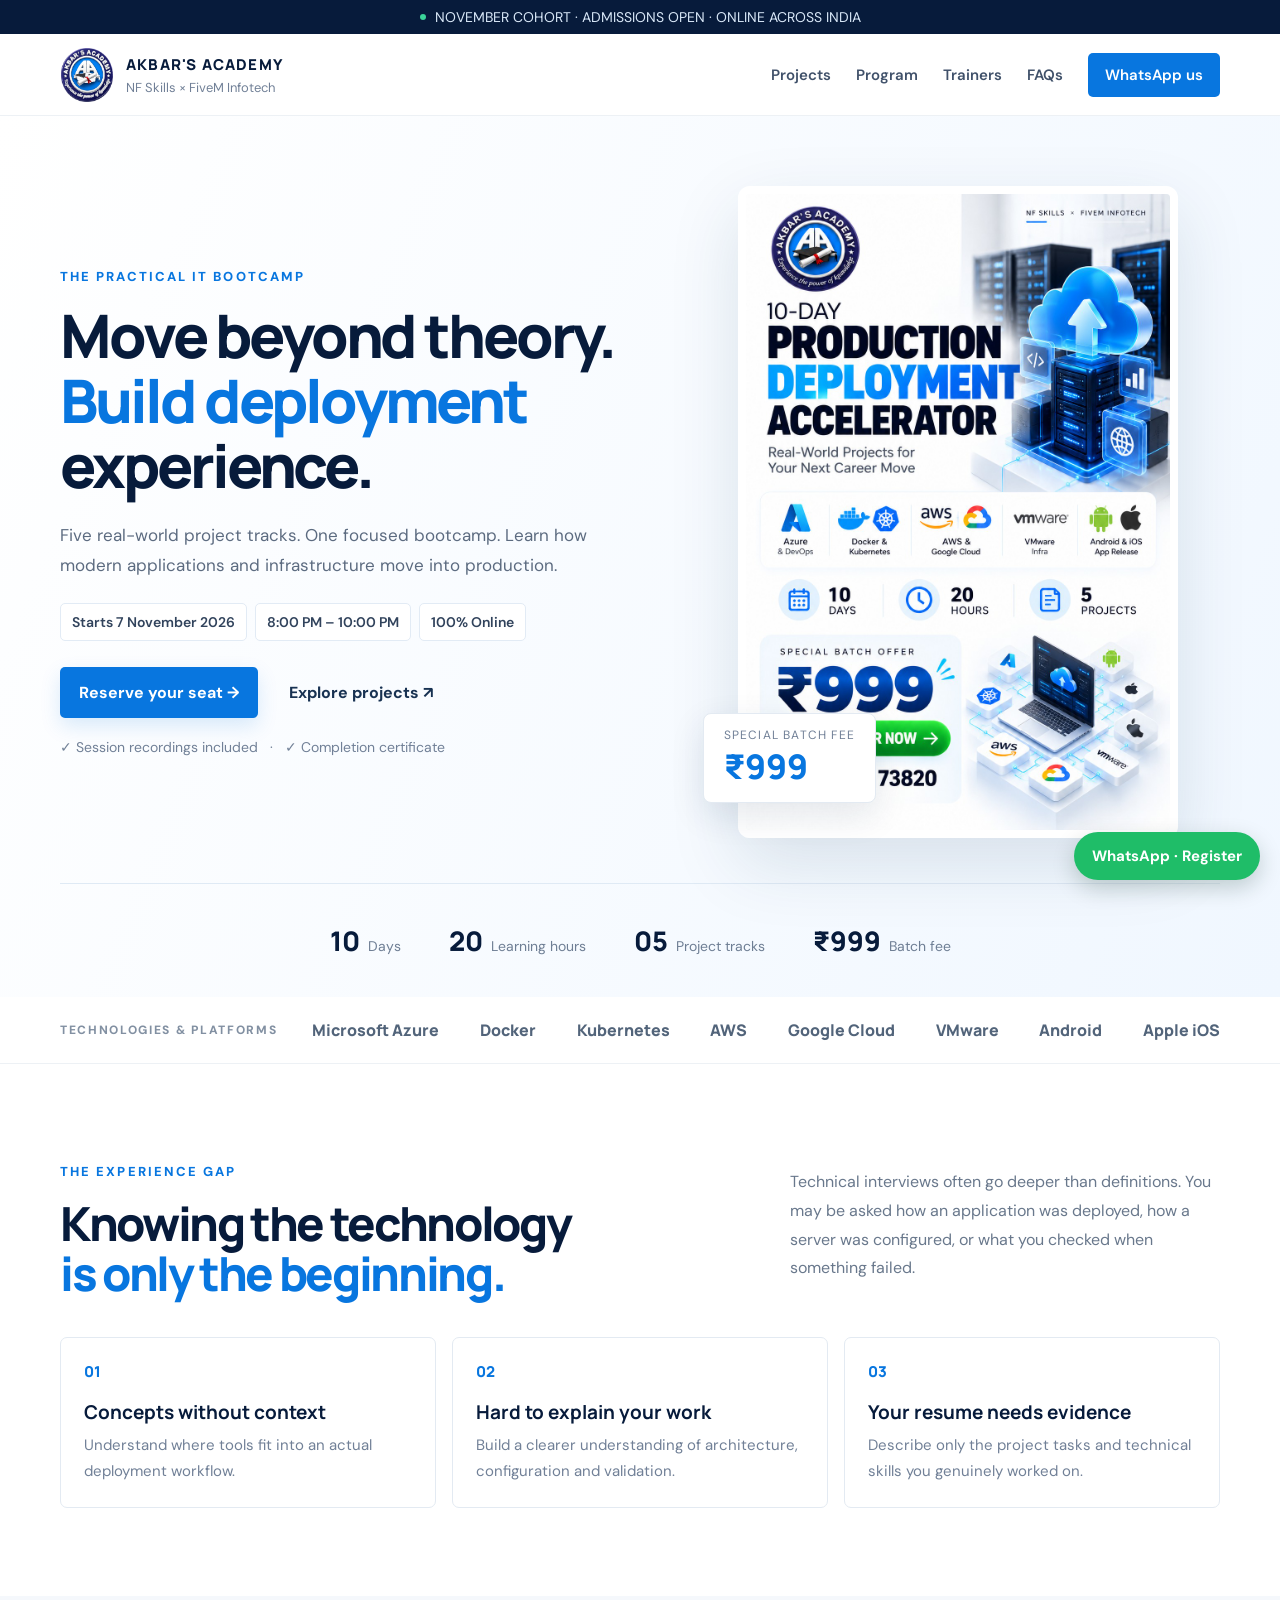
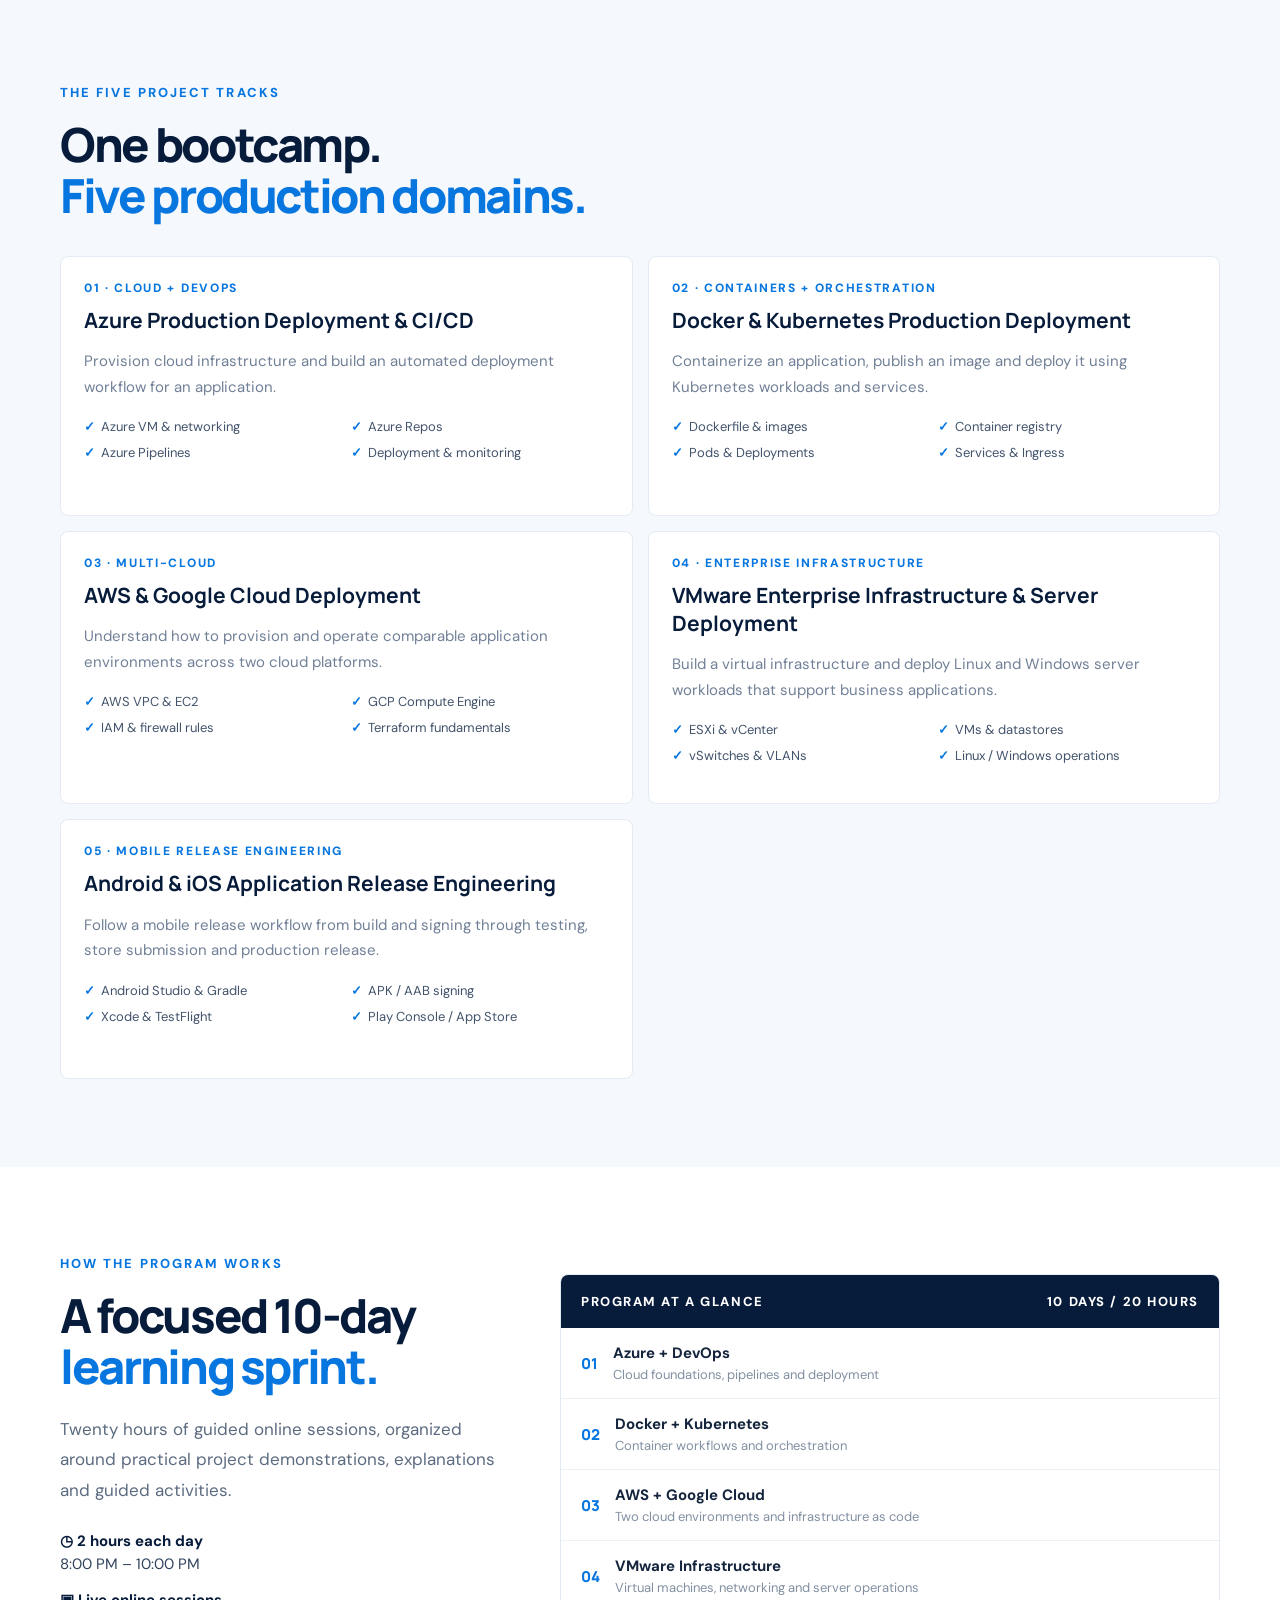
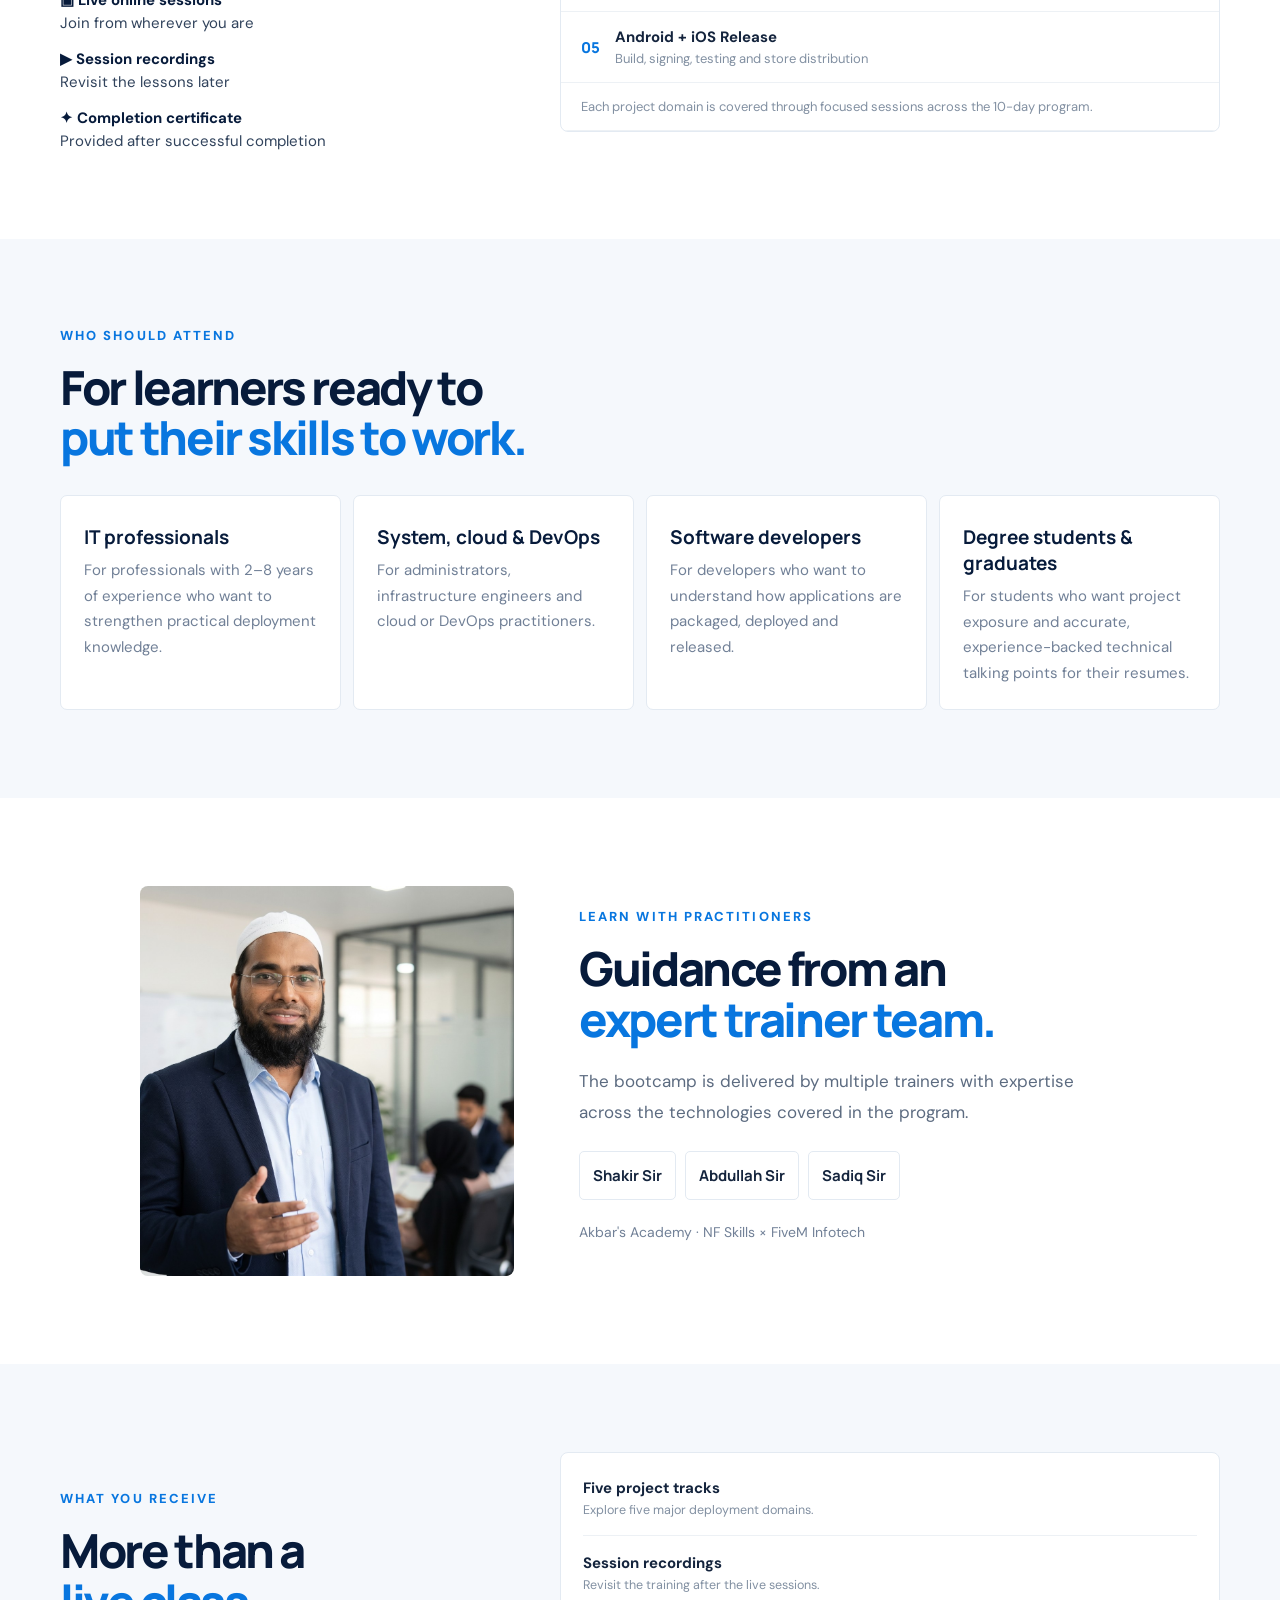
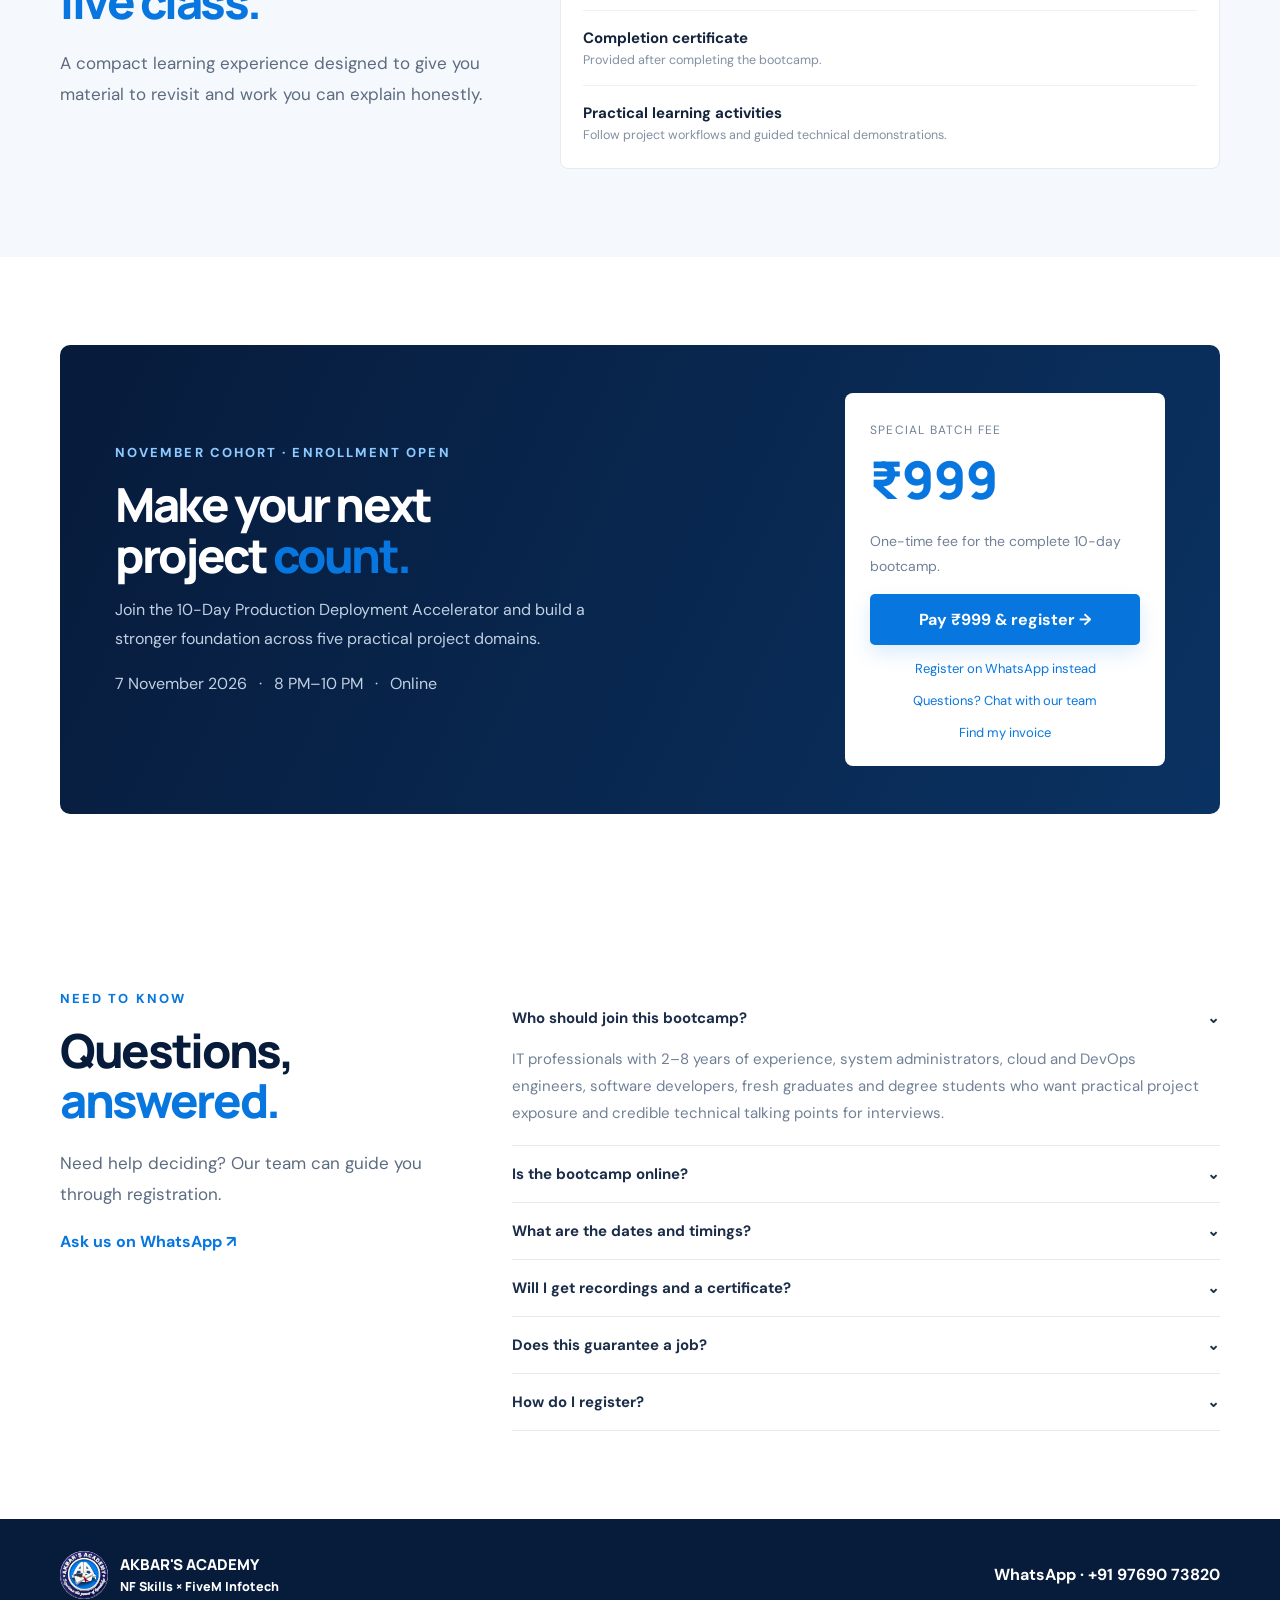
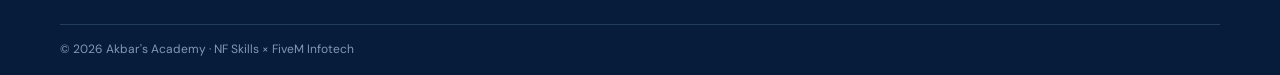
==== public/index.html @ 117da14a "Add Razorpay checkout with verified invoices and sheet sync Move the site into public/ so server fil" ====
<!doctype html>
<html lang="en">
<head>
<meta charset="utf-8"><meta name="viewport" content="width=device-width, initial-scale=1">
<meta name="theme-color" content="#071b3b">
<meta name="description" content="10-Day Production Deployment Accelerator. Five practical IT project tracks, 20 online learning hours, recordings and completion certificate.">
<title>Production Deployment Accelerator | Akbar's Academy</title>
<link rel="preconnect" href="https://fonts.googleapis.com"><link rel="preconnect" href="https://fonts.gstatic.com" crossorigin>
<link href="https://fonts.googleapis.com/css2?family=DM+Sans:wght@400;500;600;700&family=Manrope:wght@400;500;600;700;800&display=swap" rel="stylesheet">
<style>
:root{--navy:#071b3b;--blue:#0876df;--ink:#14243d;--muted:#66758b;--line:#e3eaf2;--pale:#f4f8fc}
[hidden]{display:none!important}*{box-sizing:border-box}html{scroll-behavior:smooth}body{margin:0;font-family:"DM Sans",Arial,sans-serif;color:var(--ink)}button,a{font:inherit}button{cursor:pointer}.container{width:min(1160px,calc(100% - 48px));margin:auto}
.announcement{min-height:34px;padding:6px 16px;text-align:center;background:var(--navy);color:#d9e8f8;display:flex;align-items:center;justify-content:center;gap:9px;font-size:14px}.dot{flex:none;width:6px;height:6px;background:#3bd49a;border-radius:50%}
header{height:82px;background:#fff;border-bottom:1px solid #edf1f5;position:sticky;top:0;z-index:20}.nav{height:100%;display:flex;align-items:center;justify-content:space-between}.brand{display:flex;align-items:center;gap:12px;text-decoration:none;color:var(--navy)}.brand img{width:54px;height:54px;object-fit:contain}.brand span{display:flex;flex-direction:column;gap:4px}.brand b{font:800 15px Manrope,sans-serif;letter-spacing:.08em}.brand small{font-size:13px;color:#718097}.links{display:flex;align-items:center;gap:25px}.links a{font-size:15px;color:#40516a;text-decoration:none;font-weight:600}.links .navcta{background:var(--blue);color:white;padding:12px 17px;border-radius:5px}.toggle{display:none;border:0;background:none;font-size:24px;color:var(--navy)}
.hero{background:linear-gradient(112deg,#fff,#f0f7ff);padding:70px 0 0;overflow:hidden}.hero-grid{display:grid;grid-template-columns:1.05fr .95fr;gap:55px;align-items:center}.eyebrow{color:var(--blue);font-size:13px;font-weight:800;letter-spacing:.16em;margin-bottom:18px}.hero h1,h2{font:800 clamp(36px,5vw,60px)/1.08 Manrope,sans-serif;letter-spacing:-.05em;color:var(--navy);margin:0}.hero h1 em,h2 em{font-style:normal;color:var(--blue)}.lead{max-width:540px;color:#5c6b80;font-size:17px;line-height:1.8;margin:22px 0}.chips{display:flex;gap:8px;flex-wrap:wrap}.chips span{background:#fff;border:1px solid #e2ebf5;padding:9px 11px;border-radius:5px;font-size:14px;font-weight:600;color:#31435c}.actions{display:flex;gap:12px;flex-wrap:wrap;margin-top:26px}.btn{display:inline-flex;align-items:center;justify-content:center;gap:10px;border:0;border-radius:5px;padding:15px 19px;font-size:16px;font-weight:700;text-decoration:none}.primary{background:var(--blue);color:#fff;box-shadow:0 8px 20px #0876df25}.secondary{color:#183252;background:transparent}.hero-note{font-size:14px;color:#718097;margin-top:20px}.visual{position:relative;max-width:440px;margin:auto}.poster{width:100%;display:block;border:8px solid white;border-radius:12px;box-shadow:0 25px 70px #12345a20}.price{position:absolute;left:-35px;bottom:35px;background:white;border:1px solid var(--line);border-radius:8px;padding:13px 20px;box-shadow:0 12px 35px #102e501c}.price small{display:block;color:#718097;font-size:12px;letter-spacing:.1em}.price strong{font:800 34px Manrope;color:var(--blue)}.metrics{display:flex;justify-content:center;gap:48px;padding:38px 0;margin-top:45px;border-top:1px solid #dfeaf5}.metrics div{display:flex;align-items:baseline;gap:8px}.metrics b{font:800 27px Manrope;color:var(--navy)}.metrics span{font-size:14px;color:#6e7e94}
.strip{border-bottom:1px solid #edf1f5;padding:22px 0}.stripin{display:flex;align-items:center;gap:35px}.strip small{font-size:12px;letter-spacing:.14em;color:#8290a2;font-weight:800;white-space:nowrap}.tech{display:flex;justify-content:space-between;gap:15px;flex:1;flex-wrap:wrap}.tech b{font:800 16px Manrope;color:#52647a}
section.content{padding:88px 0}.split{display:flex;justify-content:space-between;align-items:end;gap:50px}.split p{max-width:430px;color:#69788c;font-size:16px;line-height:1.8}.content h2{font-size:clamp(34px,4vw,47px)}.cards{display:grid;grid-template-columns:repeat(3,1fr);gap:16px;margin-top:38px}.card{border:1px solid var(--line);border-radius:7px;padding:23px;background:white}.card .num{font:800 15px Manrope;color:var(--blue)}.card h3{font:700 19px Manrope;color:var(--navy);margin:17px 0 8px}.card p{font-size:15px;line-height:1.7;color:#718097;margin:0}
.projects{background:#f5f8fc}.project-grid{display:grid;grid-template-columns:repeat(2,1fr);gap:15px;margin-top:35px}.project{background:white;border:1px solid #e4ebf3;border-radius:8px;padding:23px;min-height:260px}.tag{font-size:12px;letter-spacing:.14em;color:var(--blue);font-weight:800}.project h3{font:700 21px/1.35 Manrope;color:var(--navy);margin:10px 0}.project p{font-size:15px;color:#718097;line-height:1.7}.project ul{list-style:none;padding:0;display:grid;grid-template-columns:1fr 1fr;gap:9px;margin-top:18px}.project li{font-size:13px;color:#42536b}.project li:before{content:"✓";color:var(--blue);font-weight:bold;margin-right:6px}
.program{display:grid;grid-template-columns:.8fr 1.2fr;gap:60px;align-items:center}.facts{display:grid;gap:16px;margin-top:25px}.fact{font-size:15px;color:#31435c}.fact b{display:block;color:var(--navy);margin-bottom:3px}.schedule{border:1px solid var(--line);border-radius:8px;overflow:hidden}.schedule-head{background:var(--navy);color:white;padding:18px 20px;font-size:13px;letter-spacing:.12em;font-weight:800;display:flex;justify-content:space-between}.day{padding:15px 20px;border-bottom:1px solid #edf1f5;display:flex;gap:15px;align-items:center}.day strong{color:var(--blue);font:800 15px Manrope}.day span{display:flex;flex-direction:column;gap:3px}.day b{font-size:15px}.day small{font-size:13px;color:#8290a2}
.audience{background:#f5f8fc}.audience-grid{display:grid;grid-template-columns:repeat(4,1fr);gap:12px;margin-top:32px}.audience-grid .card{min-height:175px}.audience-grid h3{margin-top:5px}
.trainers{display:grid;grid-template-columns:.8fr 1.2fr;gap:65px;align-items:center;max-width:1000px}.trainer-photo{width:100%;height:390px;object-fit:cover;object-position:center 30%;border-radius:8px}.names{display:flex;gap:9px;margin:23px 0}.names span{border:1px solid var(--line);padding:13px;border-radius:5px;font:700 15px Manrope}
.receive{background:#f5f8fc}.receive-grid{display:grid;grid-template-columns:.8fr 1.2fr;gap:60px;align-items:center}.receive-list{background:white;border:1px solid var(--line);border-radius:8px;padding:8px 22px}.receive-list div{padding:17px 0;border-bottom:1px solid #edf1f5;font-size:15px;font-weight:700}.receive-list div:last-child{border:0}.receive-list small{display:block;font-weight:400;color:#8290a2;margin-top:4px}
.register{background:linear-gradient(115deg,#071b3b,#0a3262);border-radius:10px;padding:48px 55px;display:grid;grid-template-columns:1fr 320px;gap:45px;align-items:center}.register h2{color:white}.register p{color:#c1d0e2;font-size:16px;line-height:1.8;max-width:470px}.checkout{background:white;border-radius:8px;padding:25px}.checkout small{color:#718097;font-size:12px;letter-spacing:.1em}.checkout strong{display:block;font:800 52px Manrope;color:var(--blue);margin:5px 0}.checkout p{color:#718097;font-size:14px}.checkout .btn{width:100%}.checkout a{display:block;text-align:center;font-size:13px;color:var(--blue);text-decoration:none;margin-top:15px}
.faq{display:grid;grid-template-columns:.7fr 1.3fr;gap:70px}.faq-item{border-bottom:1px solid var(--line)}.faq-q{width:100%;background:none;border:0;text-align:left;padding:18px 0;display:flex;justify-content:space-between;font-weight:700;font-size:15px;color:#1b2d48}.faq-a{display:none;color:#718097;font-size:15px;line-height:1.8;padding:0 20px 18px 0}.faq-item.open .faq-a{display:block}
footer{background:var(--navy);color:white;padding:32px 0 18px}.foot{display:flex;justify-content:space-between;align-items:center;gap:20px}.footbrand{display:flex;align-items:center;gap:12px}.footbrand img{width:48px;height:48px;object-fit:contain;background:white;border-radius:50%}.footbrand b{font:800 15px Manrope}.foot a{color:white;text-decoration:none;font-weight:700}.copyright{border-top:1px solid #233d5e;margin-top:25px;padding-top:16px;color:#8298b3;font-size:12px}
.wa{position:fixed;right:20px;bottom:20px;background:#1fbd68;color:white;text-decoration:none;border-radius:30px;padding:14px 18px;font-size:15px;font-weight:700;box-shadow:0 8px 22px #062a1e35;z-index:25}
.pay-dialog{width:min(480px,calc(100% - 32px));max-height:calc(100dvh - 32px);border:0;border-radius:10px;padding:28px;color:var(--ink)}.pay-dialog::backdrop{background:#071b3bb3}.pay-dialog h3{font:800 24px Manrope,sans-serif;color:var(--navy);margin:0 0 6px}.pay-dialog p{font-size:15px;line-height:1.6;color:#5c6b80;margin:0 0 16px}.dialog-close{position:absolute;top:12px;right:12px;border:0;background:none;font-size:24px;line-height:1;padding:6px 10px;color:#5c6b80}.field{display:grid;gap:6px;margin-bottom:14px}.field label{font-size:15px;font-weight:700;color:#31435c}.field input{font:inherit;font-size:16px;padding:12px;border:1px solid #c9d6e3;border-radius:5px;width:100%;color:var(--ink)}.field input:focus{outline:2px solid var(--blue);outline-offset:1px}.field-error{color:#b3261e;font-size:14px}.pay-dialog .btn{width:100%}.btn:disabled{opacity:.6;cursor:wait}.pay-status{font-weight:700}.pay-status.bad{color:#b3261e}.pay-status.good{color:#14804a}.receipt-list{list-style:none;padding:0;margin:0 0 18px;display:grid;gap:10px}.receipt-list li{border:1px solid var(--line);border-radius:6px;padding:12px;font-size:15px;display:flex;flex-wrap:wrap;justify-content:space-between;align-items:center;gap:8px 12px}.receipt-list span{flex:1 1 100%}.receipt-list a{color:var(--blue);font-weight:700;white-space:nowrap}.pay-summary{margin:0 0 18px;display:grid;gap:2px;font-size:15px}.pay-summary dt{color:#5c6b80}.pay-summary dd{margin:0 0 8px;font-weight:700;overflow-wrap:anywhere}.group-link{display:block;text-align:center;font-size:16px;font-weight:700;color:#14804a;margin-top:16px}.pay-dialog .group-note{text-align:center;font-size:14px;margin:8px 0 0}.link-button{display:block;width:100%;background:none;border:0;padding:0;text-align:center;font-size:13px;color:var(--blue);margin-top:15px}
@media(max-width:800px){.links{gap:12px}.hero-grid{gap:28px}.program,.trainers,.receive-grid{gap:35px}.register{padding:35px;gap:25px}.audience-grid{grid-template-columns:repeat(2,1fr)}}
@media(max-width:650px){.container{width:calc(100% - 34px)}header{height:70px}.brand img{width:45px;height:45px}.brand b{font-size:13px}.brand small{font-size:11px}.toggle{display:block}.links{display:none;position:absolute;top:70px;left:0;right:0;background:white;padding:18px;flex-direction:column;align-items:stretch;border-bottom:1px solid var(--line)}.links.show{display:flex}.links a{padding:10px}.hero{padding-top:43px}.hero-grid{grid-template-columns:1fr}.hero h1{font-size:42px}.visual{width:82%;margin:10px 20px 0 auto}.metrics{display:grid;grid-template-columns:1fr 1fr;gap:15px;margin-top:35px;padding:25px 0}.metrics b{font-size:22px}.stripin{display:block}.strip small{display:block;margin-bottom:13px}.tech{display:grid;grid-template-columns:repeat(4,1fr);gap:14px}.tech b{font-size:14px}.content{padding:65px 0!important}.split{display:block}.split p{margin-top:18px}.cards,.project-grid{grid-template-columns:1fr}.program,.trainers,.receive-grid,.faq{grid-template-columns:1fr;gap:30px}.audience-grid{grid-template-columns:1fr 1fr}.trainer-photo{height:330px}.register{grid-template-columns:1fr;padding:28px 22px}.register h2{font-size:39px}.foot{align-items:flex-start;flex-direction:column}.faq{gap:25px}}
@media(max-width:390px){.hero h1{font-size:36px}.audience-grid{grid-template-columns:1fr}.project ul{grid-template-columns:1fr}.actions .btn{width:100%}}
</style>
</head>
<body>
<div class="announcement"><span class="dot"></span> NOVEMBER COHORT · ADMISSIONS OPEN · ONLINE ACROSS INDIA</div>
<header><div class="container nav"><a class="brand" href="#top"><img src="images/akbars-academy-logo.png" alt="Akbar's Academy"><span><b>AKBAR'S ACADEMY</b><small>NF Skills × FiveM Infotech</small></span></a><button class="toggle" aria-label="Open menu" onclick="document.querySelector('.links').classList.toggle('show')">☰</button><nav class="links"><a href="#projects">Projects</a><a href="#program">Program</a><a href="#trainers">Trainers</a><a href="#faq">FAQs</a><a class="navcta" href="https://wa.me/919769073820?text=Hi%2C%20I%E2%80%99m%20interested%20in%20the%20Production%20Deployment%20Accelerator.">WhatsApp us</a></nav></div></header>
<main id="top">
<section class="hero"><div class="container hero-grid"><div><div class="eyebrow">THE PRACTICAL IT BOOTCAMP</div><h1>Move beyond theory.<br><em>Build deployment</em><br>experience.</h1><p class="lead">Five real-world project tracks. One focused bootcamp. Learn how modern applications and infrastructure move into production.</p><div class="chips"><span>Starts 7 November 2026</span><span>8:00 PM – 10:00 PM</span><span>100% Online</span></div><div class="actions"><a class="btn primary" href="#register">Reserve your seat →</a><a class="btn secondary" href="#projects">Explore projects ↗</a></div><div class="hero-note">✓ Session recordings included &nbsp; · &nbsp; ✓ Completion certificate</div></div><div class="visual"><img class="poster" src="images/bootcamp-poster.jpg" alt="Production Deployment Accelerator poster"><div class="price"><small>SPECIAL BATCH FEE</small><strong>₹999</strong></div></div></div><div class="container metrics"><div><b>10</b><span>Days</span></div><div><b>20</b><span>Learning hours</span></div><div><b>05</b><span>Project tracks</span></div><div><b>₹999</b><span>Batch fee</span></div></div></section>
<div class="strip"><div class="container stripin"><small>TECHNOLOGIES & PLATFORMS</small><div class="tech"><b>Microsoft Azure</b><b>Docker</b><b>Kubernetes</b><b>AWS</b><b>Google Cloud</b><b>VMware</b><b>Android</b><b>Apple iOS</b></div></div></div>
<section class="content"><div class="container"><div class="split"><div><div class="eyebrow">THE EXPERIENCE GAP</div><h2>Knowing the technology<br><em>is only the beginning.</em></h2></div><p>Technical interviews often go deeper than definitions. You may be asked how an application was deployed, how a server was configured, or what you checked when something failed.</p></div><div class="cards"><article class="card"><span class="num">01</span><h3>Concepts without context</h3><p>Understand where tools fit into an actual deployment workflow.</p></article><article class="card"><span class="num">02</span><h3>Hard to explain your work</h3><p>Build a clearer understanding of architecture, configuration and validation.</p></article><article class="card"><span class="num">03</span><h3>Your resume needs evidence</h3><p>Describe only the project tasks and technical skills you genuinely worked on.</p></article></div></div></section>
<section class="content projects" id="projects"><div class="container"><div class="eyebrow">THE FIVE PROJECT TRACKS</div><h2>One bootcamp.<br><em>Five production domains.</em></h2><div class="project-grid">
<article class="project"><div class="tag">01 · CLOUD + DEVOPS</div><h3>Azure Production Deployment & CI/CD</h3><p>Provision cloud infrastructure and build an automated deployment workflow for an application.</p><ul><li>Azure VM & networking</li><li>Azure Repos</li><li>Azure Pipelines</li><li>Deployment & monitoring</li></ul></article>
<article class="project"><div class="tag">02 · CONTAINERS + ORCHESTRATION</div><h3>Docker & Kubernetes Production Deployment</h3><p>Containerize an application, publish an image and deploy it using Kubernetes workloads and services.</p><ul><li>Dockerfile & images</li><li>Container registry</li><li>Pods & Deployments</li><li>Services & Ingress</li></ul></article>
<article class="project"><div class="tag">03 · MULTI-CLOUD</div><h3>AWS & Google Cloud Deployment</h3><p>Understand how to provision and operate comparable application environments across two cloud platforms.</p><ul><li>AWS VPC & EC2</li><li>GCP Compute Engine</li><li>IAM & firewall rules</li><li>Terraform fundamentals</li></ul></article>
<article class="project"><div class="tag">04 · ENTERPRISE INFRASTRUCTURE</div><h3>VMware Enterprise Infrastructure & Server Deployment</h3><p>Build a virtual infrastructure and deploy Linux and Windows server workloads that support business applications.</p><ul><li>ESXi & vCenter</li><li>VMs & datastores</li><li>vSwitches & VLANs</li><li>Linux / Windows operations</li></ul></article>
<article class="project"><div class="tag">05 · MOBILE RELEASE ENGINEERING</div><h3>Android & iOS Application Release Engineering</h3><p>Follow a mobile release workflow from build and signing through testing, store submission and production release.</p><ul><li>Android Studio & Gradle</li><li>APK / AAB signing</li><li>Xcode & TestFlight</li><li>Play Console / App Store</li></ul></article></div></div></section>
<section class="content" id="program"><div class="container program"><div><div class="eyebrow">HOW THE PROGRAM WORKS</div><h2>A focused 10-day<br><em>learning sprint.</em></h2><p class="lead">Twenty hours of guided online sessions, organized around practical project demonstrations, explanations and guided activities.</p><div class="facts"><div class="fact"><b>◷ 2 hours each day</b>8:00 PM – 10:00 PM</div><div class="fact"><b>▣ Live online sessions</b>Join from wherever you are</div><div class="fact"><b>▶ Session recordings</b>Revisit the lessons later</div><div class="fact"><b>✦ Completion certificate</b>Provided after successful completion</div></div></div><div class="schedule"><div class="schedule-head"><span>PROGRAM AT A GLANCE</span><span>10 DAYS / 20 HOURS</span></div><div class="day"><strong>01</strong><span><b>Azure + DevOps</b><small>Cloud foundations, pipelines and deployment</small></span></div><div class="day"><strong>02</strong><span><b>Docker + Kubernetes</b><small>Container workflows and orchestration</small></span></div><div class="day"><strong>03</strong><span><b>AWS + Google Cloud</b><small>Two cloud environments and infrastructure as code</small></span></div><div class="day"><strong>04</strong><span><b>VMware Infrastructure</b><small>Virtual machines, networking and server operations</small></span></div><div class="day"><strong>05</strong><span><b>Android + iOS Release</b><small>Build, signing, testing and store distribution</small></span></div><div class="day"><small>Each project domain is covered through focused sessions across the 10-day program.</small></div></div></div></section>
<section class="content audience"><div class="container"><div class="eyebrow">WHO SHOULD ATTEND</div><h2>For learners ready to<br><em>put their skills to work.</em></h2><div class="audience-grid"><article class="card"><h3>IT professionals</h3><p>For professionals with 2–8 years of experience who want to strengthen practical deployment knowledge.</p></article><article class="card"><h3>System, cloud & DevOps</h3><p>For administrators, infrastructure engineers and cloud or DevOps practitioners.</p></article><article class="card"><h3>Software developers</h3><p>For developers who want to understand how applications are packaged, deployed and released.</p></article><article class="card"><h3>Degree students & graduates</h3><p>For students who want project exposure and accurate, experience-backed technical talking points for their resumes.</p></article></div></div></section>
<section class="content" id="trainers"><div class="container trainers"><img class="trainer-photo" src="images/akbar-sir.jpg" alt="Akbar Sir"><div><div class="eyebrow">LEARN WITH PRACTITIONERS</div><h2>Guidance from an<br><em>expert trainer team.</em></h2><p class="lead">The bootcamp is delivered by multiple trainers with expertise across the technologies covered in the program.</p><div class="names"><span>Shakir Sir</span><span>Abdullah Sir</span><span>Sadiq Sir</span></div><p class="hero-note">Akbar's Academy · NF Skills × FiveM Infotech</p></div></div></section>
<section class="content receive"><div class="container receive-grid"><div><div class="eyebrow">WHAT YOU RECEIVE</div><h2>More than a<br><em>live class.</em></h2><p class="lead">A compact learning experience designed to give you material to revisit and work you can explain honestly.</p></div><div class="receive-list"><div>Five project tracks<small>Explore five major deployment domains.</small></div><div>Session recordings<small>Revisit the training after the live sessions.</small></div><div>Completion certificate<small>Provided after completing the bootcamp.</small></div><div>Practical learning activities<small>Follow project workflows and guided technical demonstrations.</small></div></div></div></section>
<section class="content" id="register"><div class="container register"><div><div class="eyebrow" style="color:#8dcaff">NOVEMBER COHORT · ENROLLMENT OPEN</div><h2>Make your next<br>project <em>count.</em></h2><p>Join the 10-Day Production Deployment Accelerator and build a stronger foundation across five practical project domains.</p><p>7 November 2026 &nbsp; · &nbsp; 8 PM–10 PM &nbsp; · &nbsp; Online</p></div><div class="checkout"><small>SPECIAL BATCH FEE</small><strong>₹999</strong><p>One-time fee for the complete 10-day bootcamp.</p><button class="btn primary" id="payButton" type="button">Pay ₹999 &amp; register →</button><a href="https://wa.me/919769073820?text=Hi%2C%20I%20want%20to%20register%20for%20the%20Production%20Deployment%20Accelerator.">Register on WhatsApp instead</a><a href="https://wa.me/919769073820">Questions? Chat with our team</a><button class="link-button" id="receiptsButton" type="button">Find my invoice</button></div></div></section>
<section class="content" id="faq"><div class="container faq"><div><div class="eyebrow">NEED TO KNOW</div><h2>Questions,<br><em>answered.</em></h2><p class="lead">Need help deciding? Our team can guide you through registration.</p><a href="https://wa.me/919769073820" style="color:#0876df;font-weight:700;text-decoration:none">Ask us on WhatsApp ↗</a></div><div>
<div class="faq-item open"><button class="faq-q">Who should join this bootcamp? <span>⌄</span></button><div class="faq-a">IT professionals with 2–8 years of experience, system administrators, cloud and DevOps engineers, software developers, fresh graduates and degree students who want practical project exposure and credible technical talking points for interviews.</div></div>
<div class="faq-item"><button class="faq-q">Is the bootcamp online? <span>⌄</span></button><div class="faq-a">Yes. All live sessions are conducted online.</div></div>
<div class="faq-item"><button class="faq-q">What are the dates and timings? <span>⌄</span></button><div class="faq-a">The bootcamp begins on 7 November 2026. Live sessions are scheduled from 8:00 PM to 10:00 PM.</div></div>
<div class="faq-item"><button class="faq-q">Will I get recordings and a certificate? <span>⌄</span></button><div class="faq-a">Yes. Session recordings will be provided, and a certificate will be provided after successful completion of the bootcamp.</div></div>
<div class="faq-item"><button class="faq-q">Does this guarantee a job? <span>⌄</span></button><div class="faq-a">No job placement or interview outcome is guaranteed. The aim is to help you understand practical deployment workflows so you can accurately describe the work you complete and the skills you demonstrate.</div></div>
<div class="faq-item"><button class="faq-q">How do I register? <span>⌄</span></button><div class="faq-a">Choose Pay ₹999 &amp; register, fill in your details and complete the secure Razorpay checkout. You can download your invoice straight after payment and then join the WhatsApp group. Prefer to talk first? Use the WhatsApp button to connect directly with the team.</div></div>
</div></div></section>
</main>
<footer><div class="container"><div class="foot"><div class="footbrand"><img src="images/akbars-academy-logo.png" alt=""><b>AKBAR'S ACADEMY<br><small>NF Skills × FiveM Infotech</small></b></div><a href="https://wa.me/919769073820">WhatsApp · +91 97690 73820</a></div><div class="copyright">© 2026 Akbar's Academy · NF Skills × FiveM Infotech</div></div></footer>
<a class="wa" href="https://wa.me/919769073820?text=Hi%2C%20I%E2%80%99m%20interested%20in%20the%20Production%20Deployment%20Accelerator.">WhatsApp · Register</a>
<dialog class="pay-dialog" id="payDialog" aria-labelledby="payTitle"><form method="dialog"><button class="dialog-close" aria-label="Close">×</button></form>
<form id="payForm"><h3 id="payTitle">Your details</h3><p>All fields are required. Your name and phone number appear on your invoice.</p><p class="pay-status bad" id="payMessage" role="alert" hidden></p>
<div class="field"><label for="payName">Full Name</label><input id="payName" name="name" required minlength="2" maxlength="80" pattern=".*\S.*" autocomplete="name"><span class="field-error" data-error="name"></span></div>
<div class="field"><label for="payPhone">Phone Number</label><input id="payPhone" name="phone" type="tel" inputmode="numeric" required maxlength="10" pattern="[6-9][0-9]{9}" title="10-digit Indian mobile number" placeholder="10-digit mobile number" autocomplete="tel-national"><span class="field-error" data-error="phone"></span></div>
<div class="field"><label for="payLocation">Current Location</label><input id="payLocation" name="location" required minlength="2" maxlength="80" pattern=".*\S.*" placeholder="City, State" autocomplete="address-level2"><span class="field-error" data-error="location"></span></div>
<button class="btn primary" type="submit">Continue to payment →</button></form>
<div id="payResult" hidden><h3>Payment</h3><p class="pay-status" id="payStatus" role="status"></p><dl class="pay-summary" id="paySummary" hidden><dt>Total amount paid</dt><dd id="payAmount"></dd><dt>Transaction ID</dt><dd id="payTransaction"></dd><dt>Payment date</dt><dd id="payDate"></dd></dl><a class="btn primary" id="payReceipt" download hidden>Download Invoice (PDF)</a><a class="group-link" id="payGroup" hidden>Join the WhatsApp group</a><p class="group-note" id="payGroupNote" hidden></p></div></dialog>
<dialog class="pay-dialog" id="receiptsDialog" aria-labelledby="receiptsTitle"><form method="dialog"><button class="dialog-close" aria-label="Close">×</button></form><h3 id="receiptsTitle">My invoices</h3><ul class="receipt-list" id="receiptList"></ul>
<form id="findForm"><p>Paid on another device? Enter the payment ID from your Razorpay confirmation (starts with pay_).</p><p class="pay-status bad" id="findMessage" role="alert" hidden></p><div class="field"><label for="findPhone">Phone Number</label><input id="findPhone" name="phone" type="tel" inputmode="numeric" required maxlength="10" pattern="[6-9][0-9]{9}" title="10-digit Indian mobile number"></div><div class="field"><label for="findPayment">Payment ID</label><input id="findPayment" name="paymentId" required pattern="pay_[A-Za-z0-9]+" placeholder="pay_..."></div><button class="btn primary" type="submit">Find my invoice</button></form></dialog>
<script>
document.querySelectorAll('.faq-q').forEach(function(button){button.addEventListener('click',function(){button.parentElement.classList.toggle('open')})});
document.querySelectorAll('.links a').forEach(function(a){a.addEventListener('click',function(){document.querySelector('.links').classList.remove('show')})});
(function(){
var API='/api/pay',STORE='paidReceipts',GROUP_FALLBACK_MS=30000,GROUP_AFTER_DOWNLOAD_MS=2000,UNAVAILABLE='Online payment is not available right now. Please contact us on WhatsApp.';
var payDialog=document.getElementById('payDialog'),payForm=document.getElementById('payForm'),payResult=document.getElementById('payResult'),payStatus=document.getElementById('payStatus'),payMessage=document.getElementById('payMessage'),payReceipt=document.getElementById('payReceipt'),paySummary=document.getElementById('paySummary'),payAmount=document.getElementById('payAmount'),payTransaction=document.getElementById('payTransaction'),payDate=document.getElementById('payDate'),payGroup=document.getElementById('payGroup'),payGroupNote=document.getElementById('payGroupNote');
var receiptsDialog=document.getElementById('receiptsDialog'),findForm=document.getElementById('findForm'),findMessage=document.getElementById('findMessage'),receiptList=document.getElementById('receiptList');
function post(action,body){return fetch(API+'?action='+action,{method:'POST',headers:{'Content-Type':'application/json'},body:JSON.stringify(body)}).then(function(res){return res.json()}).catch(function(){return{success:false,message:UNAVAILABLE}})}
function formData(form){return Object.fromEntries(new FormData(form))}
function setMessage(element,text){element.textContent=text||'';element.hidden=!text}
function receiptUrl(receipt){return API+'?action=receipt&payment_id='+encodeURIComponent(receipt.paymentId)+'&token='+encodeURIComponent(receipt.token)}
function savedReceipts(){try{return JSON.parse(localStorage.getItem(STORE))||[]}catch(e){return[]}}
function saveReceipt(receipt){var list=savedReceipts().filter(function(item){return item.paymentId!==receipt.paymentId});list.unshift(receipt);try{localStorage.setItem(STORE,JSON.stringify(list))}catch(e){}}
function showForm(message){payForm.hidden=false;payResult.hidden=true;setMessage(payMessage,message);if(!payDialog.open)payDialog.showModal()}
var groupTimer,currentReceipt;
function openGroup(url,delay){clearTimeout(groupTimer);groupTimer=setTimeout(function(){window.location.href=url},delay)}
function showResult(text,kind,receipt){payForm.hidden=true;payResult.hidden=false;payStatus.textContent=text;payStatus.className='pay-status '+(kind||'');[payReceipt,paySummary,payGroup,payGroupNote].forEach(function(el){el.hidden=!receipt});
if(receipt){currentReceipt=receipt;payReceipt.href=receiptUrl(receipt);payReceipt.download=invoiceFile(receipt);payAmount.textContent=receipt.amount.replace('INR ','₹');payTransaction.textContent=receipt.paymentId;payDate.textContent=receipt.paymentDate;payGroup.href=receipt.groupUrl;payGroupNote.textContent='Taking you to the WhatsApp invitation shortly. You can download this invoice again any time from Find my invoice.';openGroup(receipt.groupUrl,GROUP_FALLBACK_MS)}
if(!payDialog.open)payDialog.showModal()}
function loadCheckout(){return new Promise(function(resolve,reject){if(window.Razorpay)return resolve();var script=document.createElement('script');script.src='https://checkout.razorpay.com/v1/checkout.js';script.onload=resolve;script.onerror=reject;document.head.appendChild(script)})}
function verify(response){showResult('Verifying your payment. Please do not close this page.');post('verify',{orderId:response.razorpay_order_id,paymentId:response.razorpay_payment_id,signature:response.razorpay_signature}).then(function(result){if(result.success){saveReceipt(result.data);showResult('Payment successful. Invoice no. '+result.data.invoiceNo+'.','good',result.data)}else{showResult('We could not verify this payment yet. If money was deducted, keep your payment ID '+response.razorpay_payment_id+' and use Find my invoice, or contact us on WhatsApp.','bad')}})}
function openCheckout(order,student){var failure='';var checkout=new window.Razorpay({key:order.keyId,order_id:order.orderId,amount:order.amount,currency:order.currency,name:"Akbar's Academy",description:'Production Deployment Accelerator',prefill:{name:student.name,contact:'+91'+student.phone},theme:{color:'#0876df'},handler:verify,modal:{ondismiss:function(){showForm(failure?'Payment failed: '+failure+' You have not been registered. Please try again.':'Payment cancelled. You have not been charged.')}}});checkout.on('payment.failed',function(event){failure=event.error.description||'the bank declined it.'});checkout.open()}
document.getElementById('payButton').addEventListener('click',function(){showForm()});
function invoiceFile(receipt){return 'Invoice-'+receipt.invoiceNo.replace(/\//g,'-')+'.pdf'}
// The file is fetched first so a slow response can never be cancelled by the WhatsApp redirect.
function saveInvoice(receipt){return fetch(receiptUrl(receipt)).then(function(res){if(!res.ok)throw new Error('Invoice unavailable');return res.blob()}).then(function(blob){var link=document.createElement('a'),url=URL.createObjectURL(new Blob([blob],{type:'application/pdf'}));link.href=url;link.download=invoiceFile(receipt);document.body.append(link);link.click();link.remove();setTimeout(function(){URL.revokeObjectURL(url)},60000)})}
payReceipt.addEventListener('click',function(event){event.preventDefault();clearTimeout(groupTimer);var label=payReceipt.textContent;payReceipt.textContent='Preparing your invoice...';payReceipt.style.pointerEvents='none';saveInvoice(currentReceipt).then(function(){payGroupNote.textContent='Invoice downloaded. Taking you to the WhatsApp invitation now.';openGroup(currentReceipt.groupUrl,GROUP_AFTER_DOWNLOAD_MS)},function(){payGroupNote.textContent='The invoice could not be downloaded. Please try again.'}).finally(function(){payReceipt.textContent=label;payReceipt.style.pointerEvents=''})});
payDialog.addEventListener('close',function(){clearTimeout(groupTimer)});
payForm.addEventListener('submit',function(event){event.preventDefault();var button=payForm.querySelector('[type=submit]'),student=formData(payForm);button.disabled=true;setMessage(payMessage);payForm.querySelectorAll('[data-error]').forEach(function(el){el.textContent=''});
post('order',student).then(function(result){if(!result.success){setMessage(payMessage,result.message);Object.keys(result.errors||{}).forEach(function(field){payForm.querySelector('[data-error="'+field+'"]').textContent=result.errors[field]});return}
return loadCheckout().then(function(){payDialog.close();openCheckout(result.data,student)},function(){setMessage(payMessage,'Could not load Razorpay. Check your connection and try again.')})}).finally(function(){button.disabled=false})});
function renderReceipts(){receiptList.textContent='';savedReceipts().forEach(function(receipt){var item=document.createElement('li'),label=document.createElement('span'),link=document.createElement('a'),group=document.createElement('a');label.textContent=receipt.invoiceNo+' · '+receipt.amount+' · '+receipt.paymentDate;link.textContent='Download';link.href=receiptUrl(receipt);link.download=invoiceFile(receipt);link.addEventListener('click',function(event){event.preventDefault();saveInvoice(receipt).catch(function(){link.textContent='Try again'})});group.textContent='WhatsApp group';group.href=receipt.groupUrl;item.append(label,link,group);receiptList.append(item)});receiptList.hidden=!receiptList.children.length}
document.getElementById('receiptsButton').addEventListener('click',function(){renderReceipts();setMessage(findMessage);receiptsDialog.showModal()});
findForm.addEventListener('submit',function(event){event.preventDefault();var button=findForm.querySelector('[type=submit]');button.disabled=true;post('find',formData(findForm)).then(function(result){if(result.success){saveReceipt(result.data);renderReceipts();setMessage(findMessage);findForm.reset()}else{setMessage(findMessage,result.message)}}).finally(function(){button.disabled=false})});
})();
</script>
</body></html>
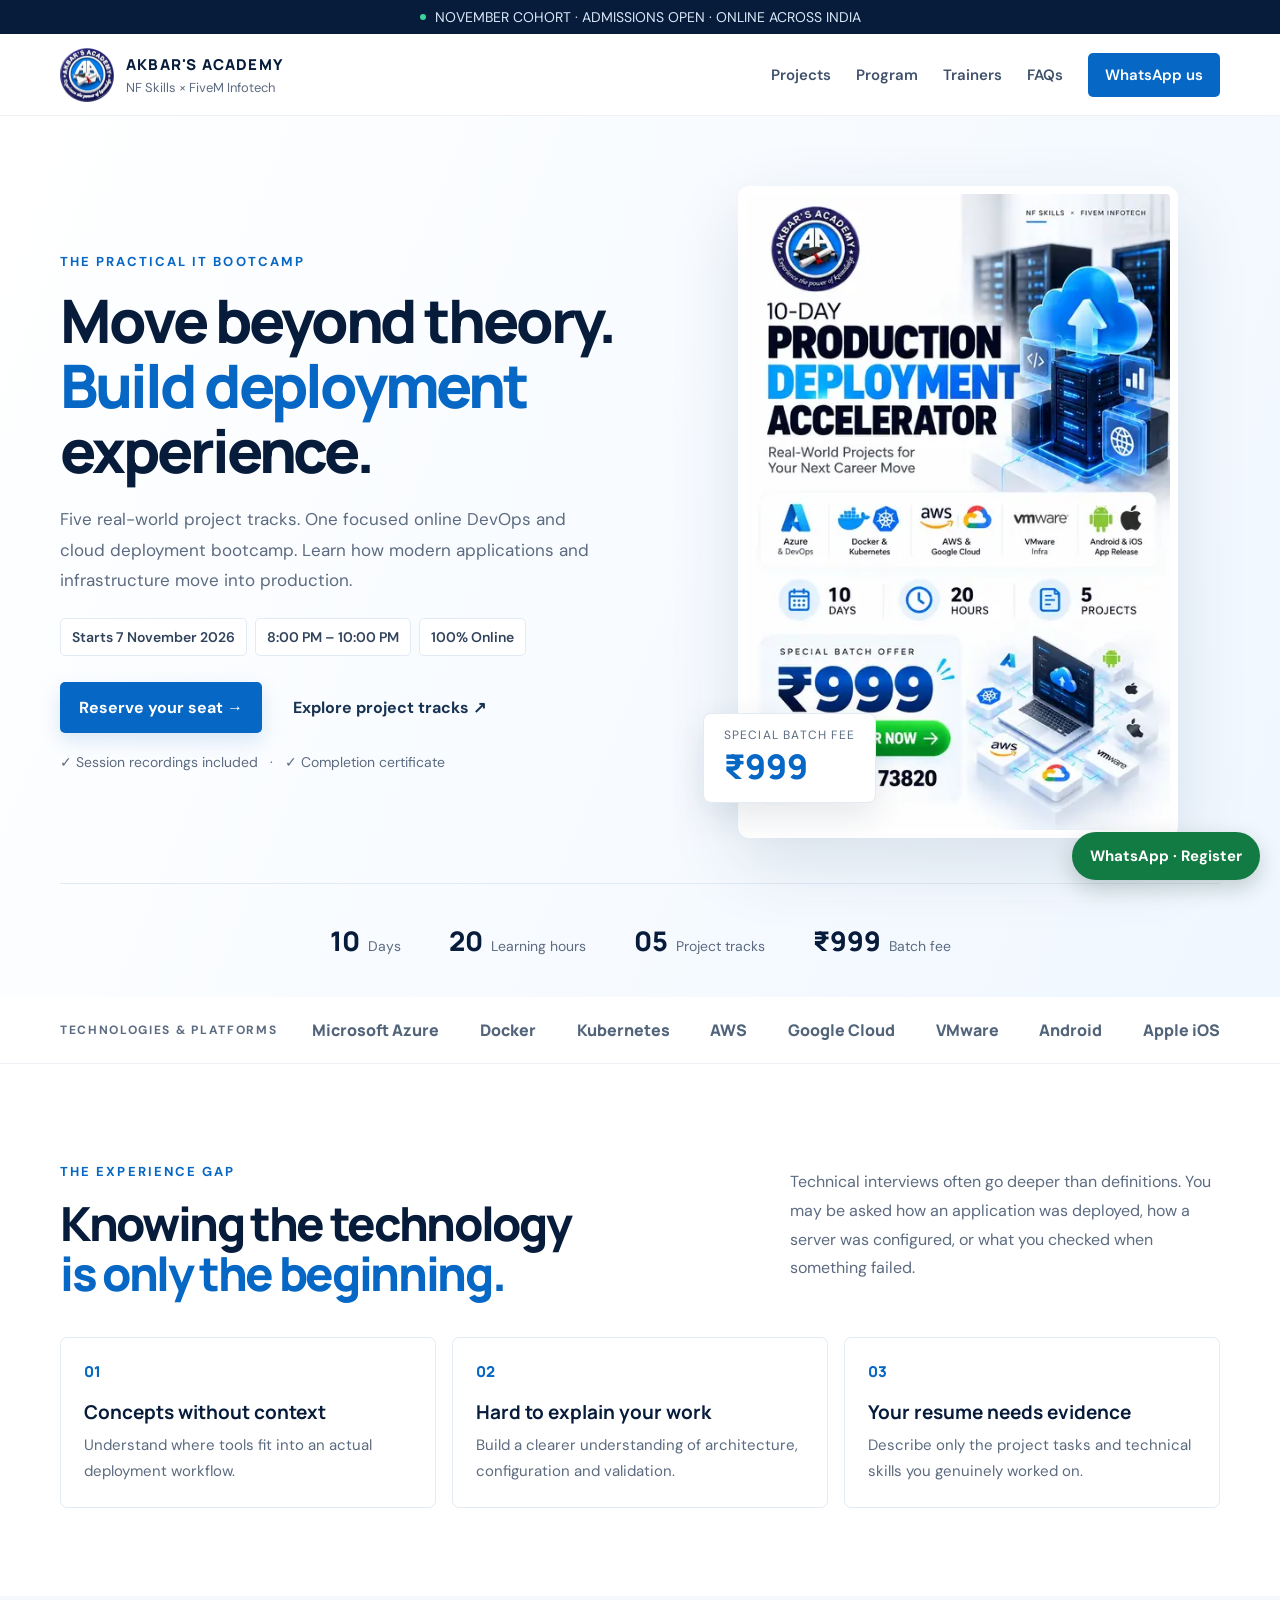
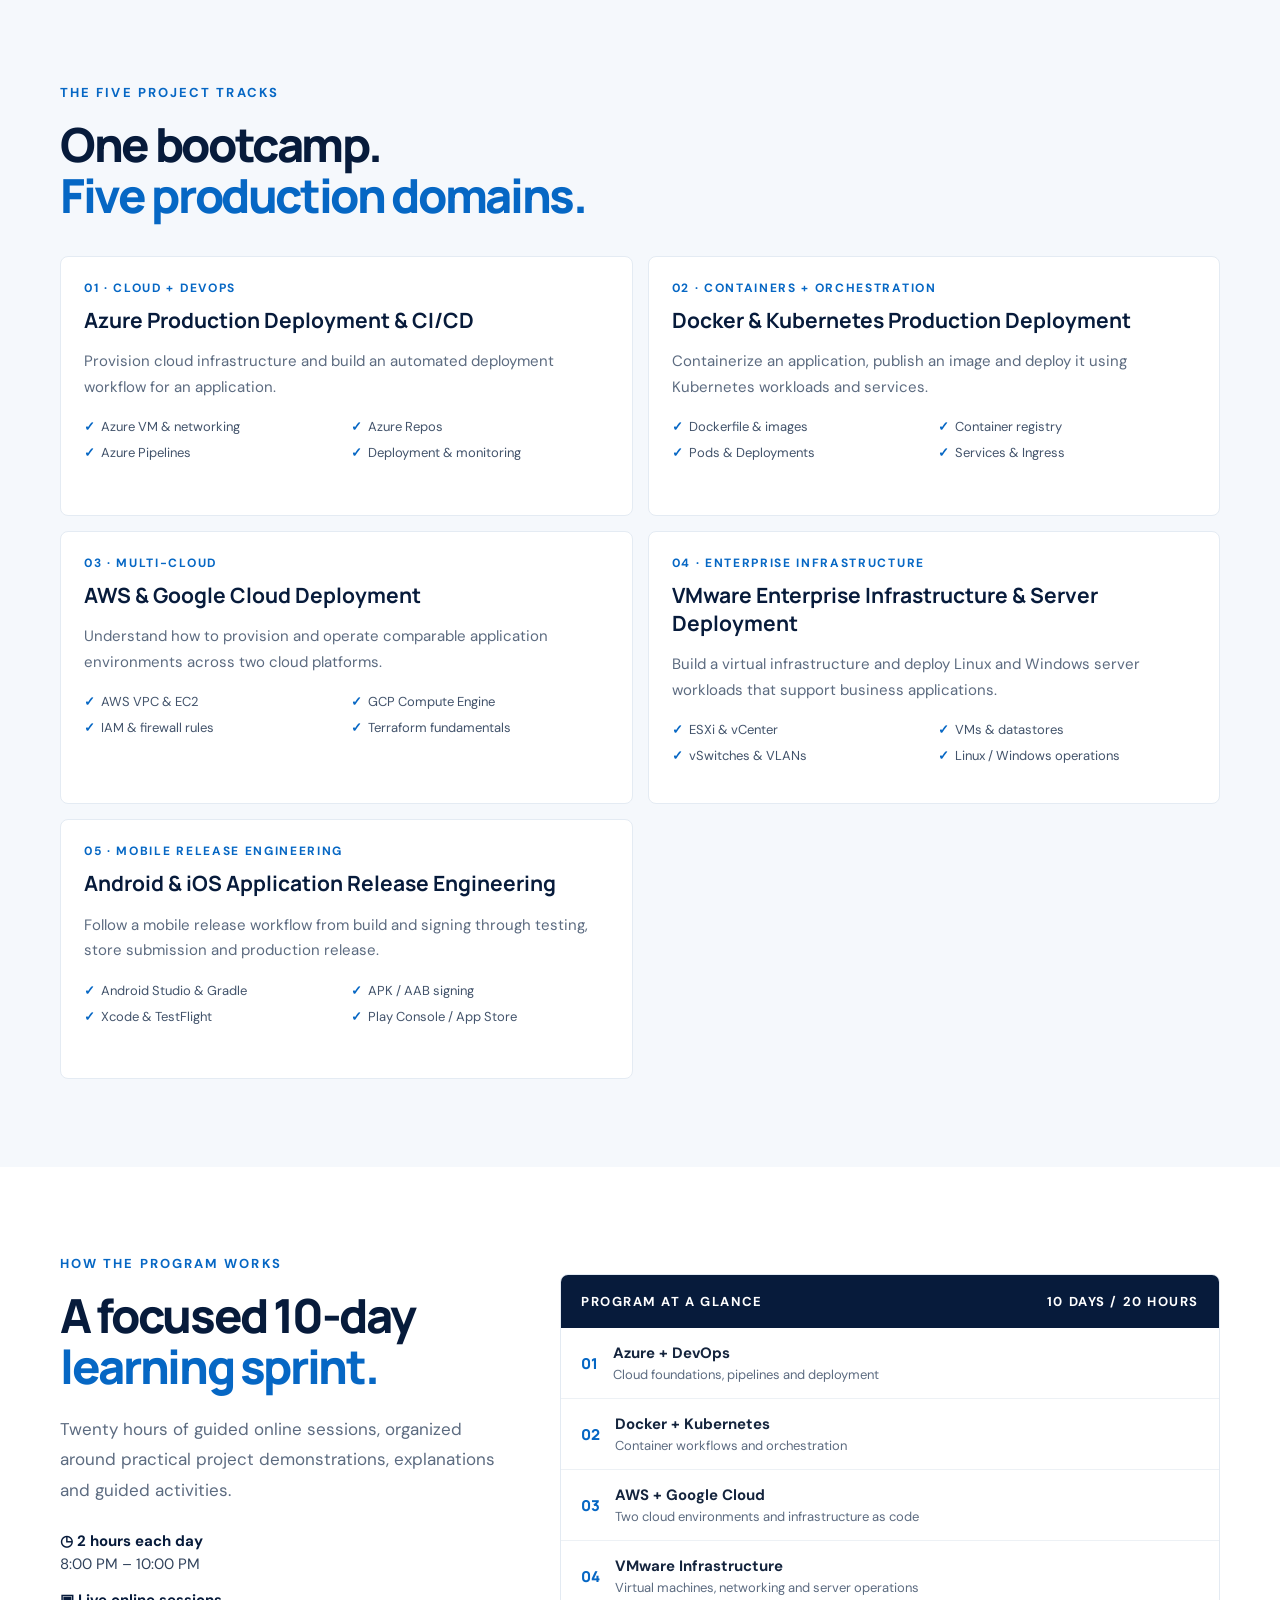
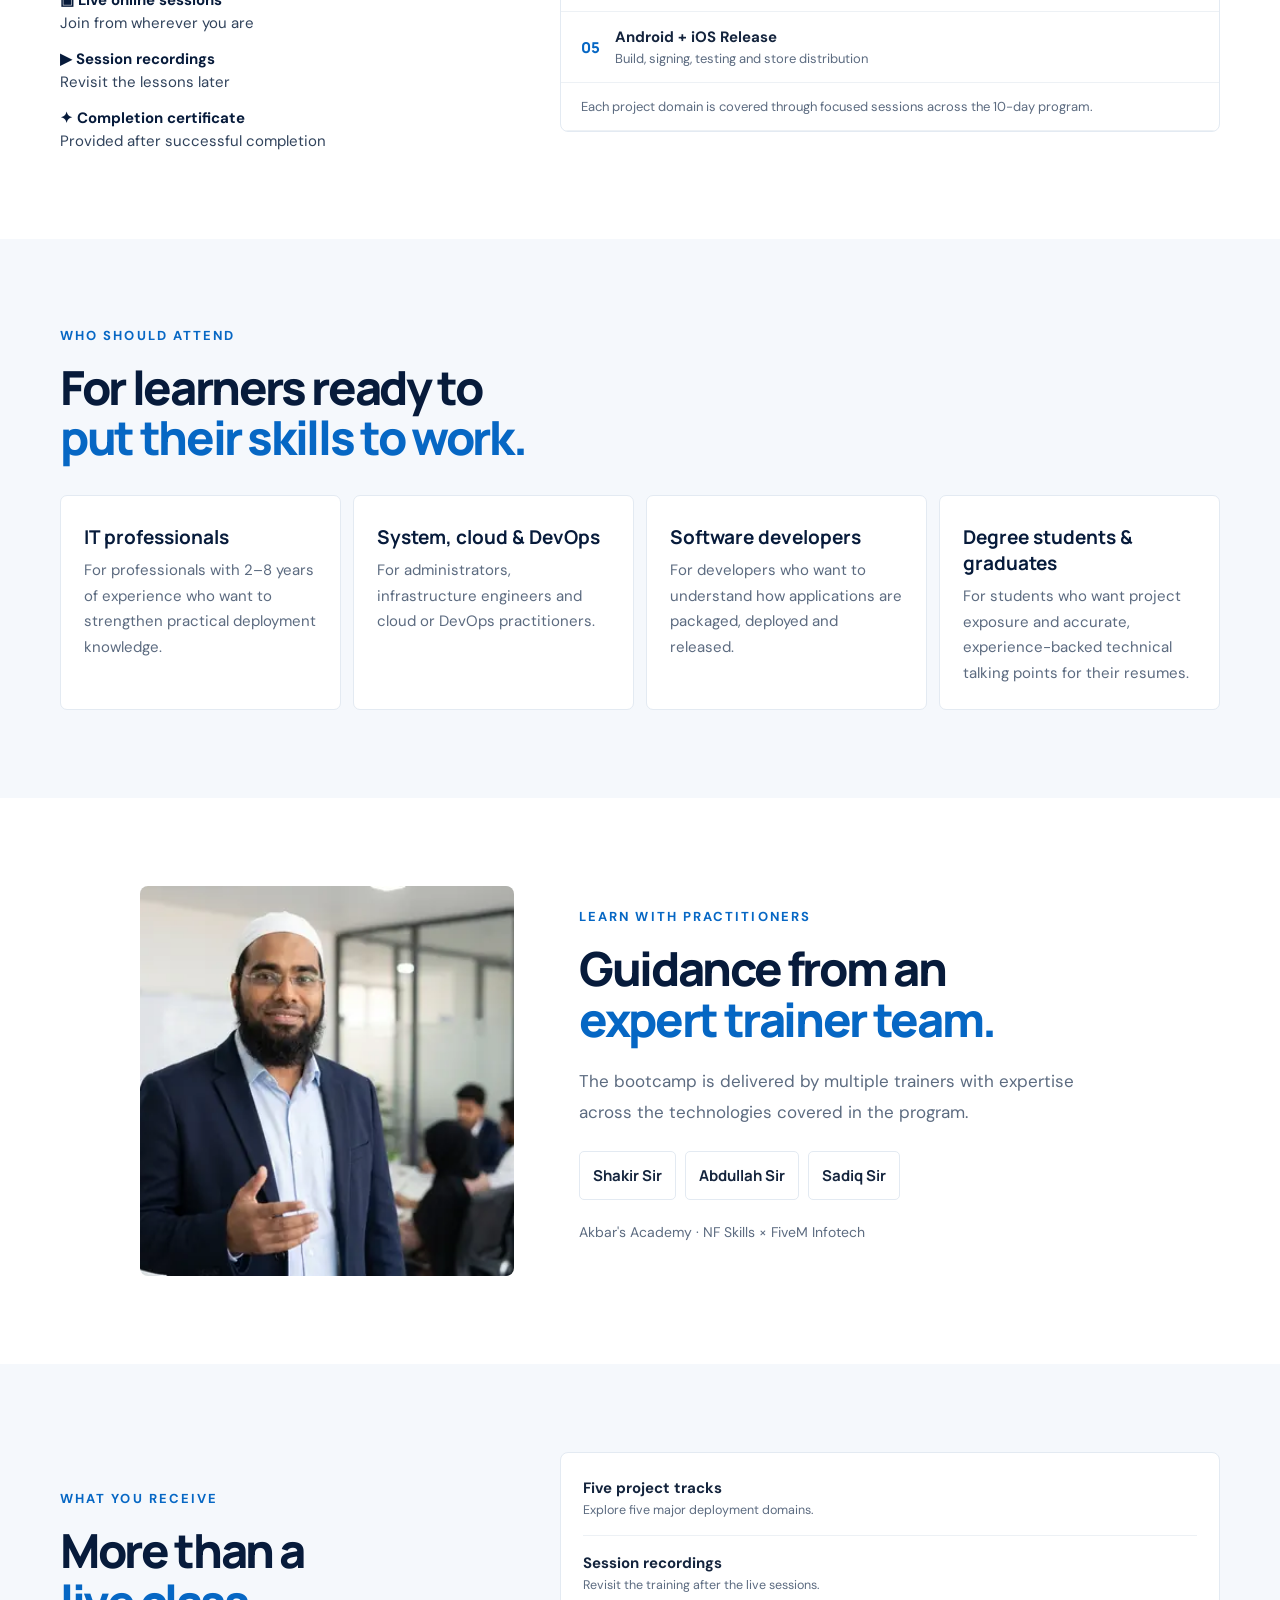
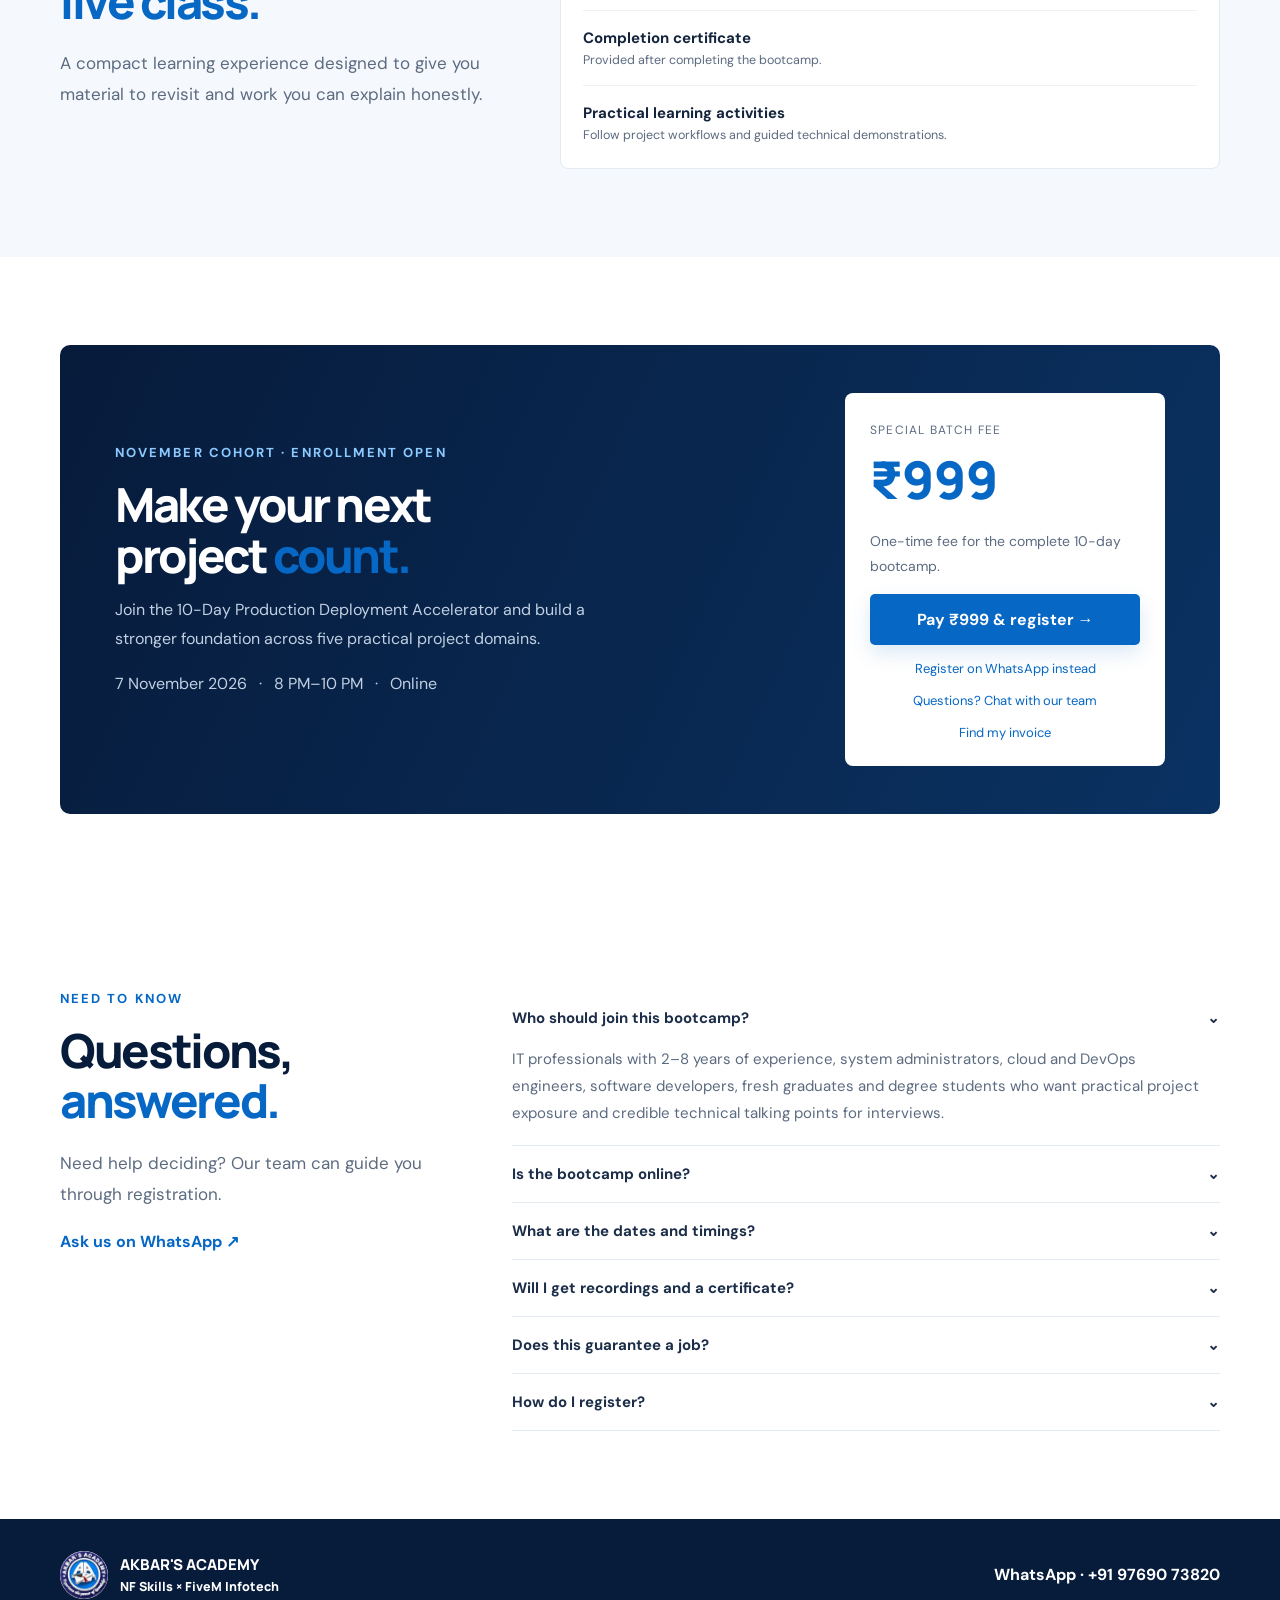
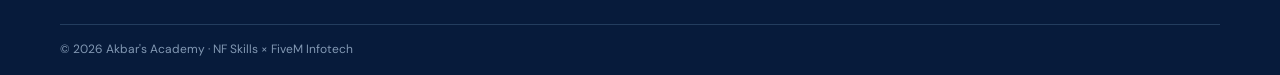
==== commit 6c9e2dc3: "upi update" ====
--- a/public/index.html
+++ b/public/index.html
@@ -1,107 +1,1529 @@
 <!doctype html>
-<html lang="en">
+<html lang="en-IN">
+
 <head>
-<meta charset="utf-8"><meta name="viewport" content="width=device-width, initial-scale=1">
-<meta name="theme-color" content="#071b3b">
-<meta name="description" content="10-Day Production Deployment Accelerator. Five practical IT project tracks, 20 online learning hours, recordings and completion certificate.">
-<title>Production Deployment Accelerator | Akbar's Academy</title>
-<link rel="preconnect" href="https://fonts.googleapis.com"><link rel="preconnect" href="https://fonts.gstatic.com" crossorigin>
-<link href="https://fonts.googleapis.com/css2?family=DM+Sans:wght@400;500;600;700&family=Manrope:wght@400;500;600;700;800&display=swap" rel="stylesheet">
-<style>
-:root{--navy:#071b3b;--blue:#0876df;--ink:#14243d;--muted:#66758b;--line:#e3eaf2;--pale:#f4f8fc}
-[hidden]{display:none!important}*{box-sizing:border-box}html{scroll-behavior:smooth}body{margin:0;font-family:"DM Sans",Arial,sans-serif;color:var(--ink)}button,a{font:inherit}button{cursor:pointer}.container{width:min(1160px,calc(100% - 48px));margin:auto}
-.announcement{min-height:34px;padding:6px 16px;text-align:center;background:var(--navy);color:#d9e8f8;display:flex;align-items:center;justify-content:center;gap:9px;font-size:14px}.dot{flex:none;width:6px;height:6px;background:#3bd49a;border-radius:50%}
-header{height:82px;background:#fff;border-bottom:1px solid #edf1f5;position:sticky;top:0;z-index:20}.nav{height:100%;display:flex;align-items:center;justify-content:space-between}.brand{display:flex;align-items:center;gap:12px;text-decoration:none;color:var(--navy)}.brand img{width:54px;height:54px;object-fit:contain}.brand span{display:flex;flex-direction:column;gap:4px}.brand b{font:800 15px Manrope,sans-serif;letter-spacing:.08em}.brand small{font-size:13px;color:#718097}.links{display:flex;align-items:center;gap:25px}.links a{font-size:15px;color:#40516a;text-decoration:none;font-weight:600}.links .navcta{background:var(--blue);color:white;padding:12px 17px;border-radius:5px}.toggle{display:none;border:0;background:none;font-size:24px;color:var(--navy)}
-.hero{background:linear-gradient(112deg,#fff,#f0f7ff);padding:70px 0 0;overflow:hidden}.hero-grid{display:grid;grid-template-columns:1.05fr .95fr;gap:55px;align-items:center}.eyebrow{color:var(--blue);font-size:13px;font-weight:800;letter-spacing:.16em;margin-bottom:18px}.hero h1,h2{font:800 clamp(36px,5vw,60px)/1.08 Manrope,sans-serif;letter-spacing:-.05em;color:var(--navy);margin:0}.hero h1 em,h2 em{font-style:normal;color:var(--blue)}.lead{max-width:540px;color:#5c6b80;font-size:17px;line-height:1.8;margin:22px 0}.chips{display:flex;gap:8px;flex-wrap:wrap}.chips span{background:#fff;border:1px solid #e2ebf5;padding:9px 11px;border-radius:5px;font-size:14px;font-weight:600;color:#31435c}.actions{display:flex;gap:12px;flex-wrap:wrap;margin-top:26px}.btn{display:inline-flex;align-items:center;justify-content:center;gap:10px;border:0;border-radius:5px;padding:15px 19px;font-size:16px;font-weight:700;text-decoration:none}.primary{background:var(--blue);color:#fff;box-shadow:0 8px 20px #0876df25}.secondary{color:#183252;background:transparent}.hero-note{font-size:14px;color:#718097;margin-top:20px}.visual{position:relative;max-width:440px;margin:auto}.poster{width:100%;display:block;border:8px solid white;border-radius:12px;box-shadow:0 25px 70px #12345a20}.price{position:absolute;left:-35px;bottom:35px;background:white;border:1px solid var(--line);border-radius:8px;padding:13px 20px;box-shadow:0 12px 35px #102e501c}.price small{display:block;color:#718097;font-size:12px;letter-spacing:.1em}.price strong{font:800 34px Manrope;color:var(--blue)}.metrics{display:flex;justify-content:center;gap:48px;padding:38px 0;margin-top:45px;border-top:1px solid #dfeaf5}.metrics div{display:flex;align-items:baseline;gap:8px}.metrics b{font:800 27px Manrope;color:var(--navy)}.metrics span{font-size:14px;color:#6e7e94}
-.strip{border-bottom:1px solid #edf1f5;padding:22px 0}.stripin{display:flex;align-items:center;gap:35px}.strip small{font-size:12px;letter-spacing:.14em;color:#8290a2;font-weight:800;white-space:nowrap}.tech{display:flex;justify-content:space-between;gap:15px;flex:1;flex-wrap:wrap}.tech b{font:800 16px Manrope;color:#52647a}
-section.content{padding:88px 0}.split{display:flex;justify-content:space-between;align-items:end;gap:50px}.split p{max-width:430px;color:#69788c;font-size:16px;line-height:1.8}.content h2{font-size:clamp(34px,4vw,47px)}.cards{display:grid;grid-template-columns:repeat(3,1fr);gap:16px;margin-top:38px}.card{border:1px solid var(--line);border-radius:7px;padding:23px;background:white}.card .num{font:800 15px Manrope;color:var(--blue)}.card h3{font:700 19px Manrope;color:var(--navy);margin:17px 0 8px}.card p{font-size:15px;line-height:1.7;color:#718097;margin:0}
-.projects{background:#f5f8fc}.project-grid{display:grid;grid-template-columns:repeat(2,1fr);gap:15px;margin-top:35px}.project{background:white;border:1px solid #e4ebf3;border-radius:8px;padding:23px;min-height:260px}.tag{font-size:12px;letter-spacing:.14em;color:var(--blue);font-weight:800}.project h3{font:700 21px/1.35 Manrope;color:var(--navy);margin:10px 0}.project p{font-size:15px;color:#718097;line-height:1.7}.project ul{list-style:none;padding:0;display:grid;grid-template-columns:1fr 1fr;gap:9px;margin-top:18px}.project li{font-size:13px;color:#42536b}.project li:before{content:"✓";color:var(--blue);font-weight:bold;margin-right:6px}
-.program{display:grid;grid-template-columns:.8fr 1.2fr;gap:60px;align-items:center}.facts{display:grid;gap:16px;margin-top:25px}.fact{font-size:15px;color:#31435c}.fact b{display:block;color:var(--navy);margin-bottom:3px}.schedule{border:1px solid var(--line);border-radius:8px;overflow:hidden}.schedule-head{background:var(--navy);color:white;padding:18px 20px;font-size:13px;letter-spacing:.12em;font-weight:800;display:flex;justify-content:space-between}.day{padding:15px 20px;border-bottom:1px solid #edf1f5;display:flex;gap:15px;align-items:center}.day strong{color:var(--blue);font:800 15px Manrope}.day span{display:flex;flex-direction:column;gap:3px}.day b{font-size:15px}.day small{font-size:13px;color:#8290a2}
-.audience{background:#f5f8fc}.audience-grid{display:grid;grid-template-columns:repeat(4,1fr);gap:12px;margin-top:32px}.audience-grid .card{min-height:175px}.audience-grid h3{margin-top:5px}
-.trainers{display:grid;grid-template-columns:.8fr 1.2fr;gap:65px;align-items:center;max-width:1000px}.trainer-photo{width:100%;height:390px;object-fit:cover;object-position:center 30%;border-radius:8px}.names{display:flex;gap:9px;margin:23px 0}.names span{border:1px solid var(--line);padding:13px;border-radius:5px;font:700 15px Manrope}
-.receive{background:#f5f8fc}.receive-grid{display:grid;grid-template-columns:.8fr 1.2fr;gap:60px;align-items:center}.receive-list{background:white;border:1px solid var(--line);border-radius:8px;padding:8px 22px}.receive-list div{padding:17px 0;border-bottom:1px solid #edf1f5;font-size:15px;font-weight:700}.receive-list div:last-child{border:0}.receive-list small{display:block;font-weight:400;color:#8290a2;margin-top:4px}
-.register{background:linear-gradient(115deg,#071b3b,#0a3262);border-radius:10px;padding:48px 55px;display:grid;grid-template-columns:1fr 320px;gap:45px;align-items:center}.register h2{color:white}.register p{color:#c1d0e2;font-size:16px;line-height:1.8;max-width:470px}.checkout{background:white;border-radius:8px;padding:25px}.checkout small{color:#718097;font-size:12px;letter-spacing:.1em}.checkout strong{display:block;font:800 52px Manrope;color:var(--blue);margin:5px 0}.checkout p{color:#718097;font-size:14px}.checkout .btn{width:100%}.checkout a{display:block;text-align:center;font-size:13px;color:var(--blue);text-decoration:none;margin-top:15px}
-.faq{display:grid;grid-template-columns:.7fr 1.3fr;gap:70px}.faq-item{border-bottom:1px solid var(--line)}.faq-q{width:100%;background:none;border:0;text-align:left;padding:18px 0;display:flex;justify-content:space-between;font-weight:700;font-size:15px;color:#1b2d48}.faq-a{display:none;color:#718097;font-size:15px;line-height:1.8;padding:0 20px 18px 0}.faq-item.open .faq-a{display:block}
-footer{background:var(--navy);color:white;padding:32px 0 18px}.foot{display:flex;justify-content:space-between;align-items:center;gap:20px}.footbrand{display:flex;align-items:center;gap:12px}.footbrand img{width:48px;height:48px;object-fit:contain;background:white;border-radius:50%}.footbrand b{font:800 15px Manrope}.foot a{color:white;text-decoration:none;font-weight:700}.copyright{border-top:1px solid #233d5e;margin-top:25px;padding-top:16px;color:#8298b3;font-size:12px}
-.wa{position:fixed;right:20px;bottom:20px;background:#1fbd68;color:white;text-decoration:none;border-radius:30px;padding:14px 18px;font-size:15px;font-weight:700;box-shadow:0 8px 22px #062a1e35;z-index:25}
-.pay-dialog{width:min(480px,calc(100% - 32px));max-height:calc(100dvh - 32px);border:0;border-radius:10px;padding:28px;color:var(--ink)}.pay-dialog::backdrop{background:#071b3bb3}.pay-dialog h3{font:800 24px Manrope,sans-serif;color:var(--navy);margin:0 0 6px}.pay-dialog p{font-size:15px;line-height:1.6;color:#5c6b80;margin:0 0 16px}.dialog-close{position:absolute;top:12px;right:12px;border:0;background:none;font-size:24px;line-height:1;padding:6px 10px;color:#5c6b80}.field{display:grid;gap:6px;margin-bottom:14px}.field label{font-size:15px;font-weight:700;color:#31435c}.field input{font:inherit;font-size:16px;padding:12px;border:1px solid #c9d6e3;border-radius:5px;width:100%;color:var(--ink)}.field input:focus{outline:2px solid var(--blue);outline-offset:1px}.field-error{color:#b3261e;font-size:14px}.pay-dialog .btn{width:100%}.btn:disabled{opacity:.6;cursor:wait}.pay-status{font-weight:700}.pay-status.bad{color:#b3261e}.pay-status.good{color:#14804a}.receipt-list{list-style:none;padding:0;margin:0 0 18px;display:grid;gap:10px}.receipt-list li{border:1px solid var(--line);border-radius:6px;padding:12px;font-size:15px;display:flex;flex-wrap:wrap;justify-content:space-between;align-items:center;gap:8px 12px}.receipt-list span{flex:1 1 100%}.receipt-list a{color:var(--blue);font-weight:700;white-space:nowrap}.pay-summary{margin:0 0 18px;display:grid;gap:2px;font-size:15px}.pay-summary dt{color:#5c6b80}.pay-summary dd{margin:0 0 8px;font-weight:700;overflow-wrap:anywhere}.group-link{display:block;text-align:center;font-size:16px;font-weight:700;color:#14804a;margin-top:16px}.pay-dialog .group-note{text-align:center;font-size:14px;margin:8px 0 0}.link-button{display:block;width:100%;background:none;border:0;padding:0;text-align:center;font-size:13px;color:var(--blue);margin-top:15px}
-@media(max-width:800px){.links{gap:12px}.hero-grid{gap:28px}.program,.trainers,.receive-grid{gap:35px}.register{padding:35px;gap:25px}.audience-grid{grid-template-columns:repeat(2,1fr)}}
-@media(max-width:650px){.container{width:calc(100% - 34px)}header{height:70px}.brand img{width:45px;height:45px}.brand b{font-size:13px}.brand small{font-size:11px}.toggle{display:block}.links{display:none;position:absolute;top:70px;left:0;right:0;background:white;padding:18px;flex-direction:column;align-items:stretch;border-bottom:1px solid var(--line)}.links.show{display:flex}.links a{padding:10px}.hero{padding-top:43px}.hero-grid{grid-template-columns:1fr}.hero h1{font-size:42px}.visual{width:82%;margin:10px 20px 0 auto}.metrics{display:grid;grid-template-columns:1fr 1fr;gap:15px;margin-top:35px;padding:25px 0}.metrics b{font-size:22px}.stripin{display:block}.strip small{display:block;margin-bottom:13px}.tech{display:grid;grid-template-columns:repeat(4,1fr);gap:14px}.tech b{font-size:14px}.content{padding:65px 0!important}.split{display:block}.split p{margin-top:18px}.cards,.project-grid{grid-template-columns:1fr}.program,.trainers,.receive-grid,.faq{grid-template-columns:1fr;gap:30px}.audience-grid{grid-template-columns:1fr 1fr}.trainer-photo{height:330px}.register{grid-template-columns:1fr;padding:28px 22px}.register h2{font-size:39px}.foot{align-items:flex-start;flex-direction:column}.faq{gap:25px}}
-@media(max-width:390px){.hero h1{font-size:36px}.audience-grid{grid-template-columns:1fr}.project ul{grid-template-columns:1fr}.actions .btn{width:100%}}
-</style>
+    <meta charset="utf-8">
+    <meta name="viewport" content="width=device-width, initial-scale=1">
+    <meta name="theme-color" content="#071b3b">
+    <meta name="description" content="Join a 10-day online DevOps and cloud deployment bootcamp with Azure, AWS, Docker, Kubernetes, VMware and mobile releases. Reserve your seat for ₹999.">
+<meta property="og:type" content="website"><meta property="og:site_name" content="Akbar's Academy"><meta property="og:locale" content="en_IN"><meta property="og:title" content="DevOps &amp; Cloud Deployment Bootcamp | Akbar's Academy"><meta property="og:description" content="Join a 10-day online DevOps and cloud deployment bootcamp with Azure, AWS, Docker, Kubernetes, VMware and mobile releases. Reserve your seat for ₹999."><meta name="twitter:card" content="summary">
+<script type="application/ld+json">{"@context":"https://schema.org","@graph":[{"@type":"Course","name":"10-Day Production Deployment Accelerator","description":"A 20-hour live online DevOps and cloud deployment bootcamp covering Azure CI/CD, Docker and Kubernetes, AWS and Google Cloud, VMware infrastructure, and Android and iOS release engineering.","provider":{"@type":"EducationalOrganization","name":"Akbar's Academy","telephone":"+91-97690-73820","address":{"@type":"PostalAddress","streetAddress":"Cheeta Camp, Trombay","addressLocality":"Mumbai","postalCode":"400088","addressRegion":"Maharashtra","addressCountry":"IN"}},"inLanguage":"en","teaches":["Azure CI/CD","Docker","Kubernetes","AWS","Google Cloud","Terraform","VMware","Android and iOS release engineering"],"offers":{"@type":"Offer","category":"Paid","price":"999","priceCurrency":"INR","availability":"https://schema.org/InStock"},"hasCourseInstance":{"@type":"CourseInstance","courseMode":"Online","startDate":"2026-11-07","courseWorkload":"PT20H","instructor":[{"@type":"Person","name":"Shakir Sir"},{"@type":"Person","name":"Abdullah Sir"},{"@type":"Person","name":"Sadiq Sir"}]}},{"@type":"FAQPage","mainEntity":[{"@type":"Question","name":"Who should join this bootcamp?","acceptedAnswer":{"@type":"Answer","text":"IT professionals with 2–8 years of experience, system administrators, cloud and DevOps engineers, software developers, fresh graduates and degree students who want practical project exposure and credible technical talking points for interviews."}},{"@type":"Question","name":"Is the bootcamp online?","acceptedAnswer":{"@type":"Answer","text":"Yes. All live sessions are conducted online."}},{"@type":"Question","name":"What are the dates and timings?","acceptedAnswer":{"@type":"Answer","text":"The bootcamp begins on 7 November 2026. Live sessions are scheduled from 8:00 PM to 10:00 PM."}},{"@type":"Question","name":"Will I get recordings and a certificate?","acceptedAnswer":{"@type":"Answer","text":"Yes. Session recordings will be provided, and a certificate will be provided after successful completion of the bootcamp."}},{"@type":"Question","name":"Does this guarantee a job?","acceptedAnswer":{"@type":"Answer","text":"No job placement or interview outcome is guaranteed. The aim is to help you understand practical deployment workflows so you can accurately describe the work you complete and the skills you demonstrate."}},{"@type":"Question","name":"How do I register?","acceptedAnswer":{"@type":"Answer","text":"Choose Pay ₹999 & register, fill in your details and complete the secure Razorpay checkout. You can download your invoice straight after payment and then join the WhatsApp group. Prefer to talk first? Use the WhatsApp button to connect directly with the team."}}]}]}</script>
+    <title>DevOps &amp; Cloud Deployment Bootcamp | Akbar's Academy</title>
+    <link rel="icon" type="image/png" href="images/favicon.png">
+    <link rel="preload" href="fonts/manrope-latin.woff2" as="font" type="font/woff2" crossorigin><link rel="preload" href="fonts/dm-sans-latin.woff2" as="font" type="font/woff2" crossorigin>
+    
+    <style>
+@font-face{font-family:"DM Sans";font-style:normal;font-weight:400 700;font-display:swap;src:url(fonts/dm-sans-latin-ext.woff2) format("woff2");unicode-range:U+0100-02BA,U+02BD-02C5,U+02C7-02CC,U+02CE-02D7,U+02DD-02FF,U+0304,U+0308,U+0329,U+1D00-1DBF,U+1E00-1E9F,U+1EF2-1EFF,U+2020,U+20A0-20AB,U+20AD-20C4,U+2113,U+2C60-2C7F,U+A720-A7FF}@font-face{font-family:"DM Sans";font-style:normal;font-weight:400 700;font-display:swap;src:url(fonts/dm-sans-latin.woff2) format("woff2");unicode-range:U+0000-00FF,U+0131,U+0152-0153,U+02BB-02BC,U+02C6,U+02DA,U+02DC,U+0304,U+0308,U+0329,U+2000-206F,U+20AC,U+2122,U+2191,U+2193,U+2212,U+2215,U+FEFF,U+FFFD}@font-face{font-family:"Manrope";font-style:normal;font-weight:400 800;font-display:swap;src:url(fonts/manrope-latin-ext.woff2) format("woff2");unicode-range:U+0100-02BA,U+02BD-02C5,U+02C7-02CC,U+02CE-02D7,U+02DD-02FF,U+0304,U+0308,U+0329,U+1D00-1DBF,U+1E00-1E9F,U+1EF2-1EFF,U+2020,U+20A0-20AB,U+20AD-20C4,U+2113,U+2C60-2C7F,U+A720-A7FF}@font-face{font-family:"Manrope";font-style:normal;font-weight:400 800;font-display:swap;src:url(fonts/manrope-latin.woff2) format("woff2");unicode-range:U+0000-00FF,U+0131,U+0152-0153,U+02BB-02BC,U+02C6,U+02DA,U+02DC,U+0304,U+0308,U+0329,U+2000-206F,U+20AC,U+2122,U+2191,U+2193,U+2212,U+2215,U+FEFF,U+FFFD}
+        :root {
+            --navy: #071b3b;
+            --blue: #0667c4;
+            --ink: #14243d;
+            --muted: #5c6b80;
+            --line: #e3eaf2;
+            --pale: #f4f8fc
+        }
+
+        [hidden] {
+            display: none !important
+        }
+
+        * {
+            box-sizing: border-box
+        }
+
+        html {
+            scroll-behavior: smooth;
+            scroll-padding-top: 96px
+        }
+
+        a:focus-visible,
+        button:focus-visible {
+            outline: 2px solid var(--blue);
+            outline-offset: 2px
+        }
+
+        @media(prefers-reduced-motion:reduce) {
+            html {
+                scroll-behavior: auto
+            }
+        }
+
+        body {
+            margin: 0;
+            font-family: "DM Sans", Arial, sans-serif;
+            color: var(--ink)
+        }
+
+        button,
+        a {
+            font: inherit
+        }
+
+        button {
+            cursor: pointer
+        }
+
+        .container {
+            width: min(1160px, calc(100% - 48px));
+            margin: auto
+        }
+
+        .announcement {
+            min-height: 34px;
+            padding: 6px 16px;
+            text-align: center;
+            background: var(--navy);
+            color: #d9e8f8;
+            display: flex;
+            align-items: center;
+            justify-content: center;
+            gap: 9px;
+            font-size: 14px
+        }
+
+        .dot {
+            flex: none;
+            width: 6px;
+            height: 6px;
+            background: #3bd49a;
+            border-radius: 50%
+        }
+
+        header {
+            height: 82px;
+            background: #fff;
+            border-bottom: 1px solid #edf1f5;
+            position: sticky;
+            top: 0;
+            z-index: 20
+        }
+
+        .nav {
+            height: 100%;
+            display: flex;
+            align-items: center;
+            justify-content: space-between
+        }
+
+        .brand {
+            display: flex;
+            align-items: center;
+            gap: 12px;
+            text-decoration: none;
+            color: var(--navy)
+        }
+
+        .brand img {
+            width: 54px;
+            height: 54px;
+            object-fit: contain
+        }
+
+        .brand span {
+            display: flex;
+            flex-direction: column;
+            gap: 4px
+        }
+
+        .brand b {
+            font: 800 15px Manrope, sans-serif;
+            letter-spacing: .08em
+        }
+
+        .brand small {
+            font-size: 13px;
+            color: #5c6b80
+        }
+
+        .links {
+            display: flex;
+            align-items: center;
+            gap: 25px
+        }
+
+        .links a {
+            font-size: 15px;
+            color: #40516a;
+            text-decoration: none;
+            font-weight: 600
+        }
+
+        .links .navcta {
+            background: var(--blue);
+            color: white;
+            padding: 12px 17px;
+            border-radius: 5px
+        }
+
+        .toggle {
+            display: none;
+            border: 0;
+            background: none;
+            font-size: 24px;
+            color: var(--navy)
+        }
+
+        .hero {
+            background: linear-gradient(112deg, #fff, #f0f7ff);
+            padding: 70px 0 0;
+            overflow: hidden
+        }
+
+        .hero-grid {
+            display: grid;
+            grid-template-columns: 1.05fr .95fr;
+            gap: 55px;
+            align-items: center
+        }
+
+        .eyebrow {
+            color: var(--blue);
+            font-size: 13px;
+            font-weight: 800;
+            letter-spacing: .16em;
+            margin-bottom: 18px
+        }
+
+        .hero h1,
+        h2 {
+            font: 800 clamp(36px, 5vw, 60px)/1.08 Manrope, sans-serif;
+            letter-spacing: -.05em;
+            color: var(--navy);
+            margin: 0
+        }
+
+        .hero h1 em,
+        h2 em {
+            font-style: normal;
+            color: var(--blue)
+        }
+
+        .lead {
+            max-width: 540px;
+            color: #5c6b80;
+            font-size: 17px;
+            line-height: 1.8;
+            margin: 22px 0
+        }
+
+        .chips {
+            display: flex;
+            gap: 8px;
+            flex-wrap: wrap
+        }
+
+        .chips span {
+            background: #fff;
+            border: 1px solid #e2ebf5;
+            padding: 9px 11px;
+            border-radius: 5px;
+            font-size: 14px;
+            font-weight: 600;
+            color: #31435c
+        }
+
+        .actions {
+            display: flex;
+            gap: 12px;
+            flex-wrap: wrap;
+            margin-top: 26px
+        }
+
+        .btn {
+            display: inline-flex;
+            align-items: center;
+            justify-content: center;
+            gap: 10px;
+            border: 0;
+            border-radius: 5px;
+            padding: 15px 19px;
+            font-size: 16px;
+            font-weight: 700;
+            text-decoration: none
+        }
+
+        .primary {
+            background: var(--blue);
+            color: #fff;
+            box-shadow: 0 8px 20px #0667c425
+        }
+
+        .secondary {
+            color: #183252;
+            background: transparent
+        }
+
+        .hero-note {
+            font-size: 14px;
+            color: #5c6b80;
+            margin-top: 20px
+        }
+
+        .visual {
+            position: relative;
+            max-width: 440px;
+            margin: auto
+        }
+
+        .poster {
+            width: 100%;
+            height: auto;
+            display: block;
+            border: 8px solid white;
+            border-radius: 12px;
+            box-shadow: 0 25px 70px #12345a20
+        }
+
+        .price {
+            position: absolute;
+            left: -35px;
+            bottom: 35px;
+            background: white;
+            border: 1px solid var(--line);
+            border-radius: 8px;
+            padding: 13px 20px;
+            box-shadow: 0 12px 35px #102e501c
+        }
+
+        .price small {
+            display: block;
+            color: #5c6b80;
+            font-size: 12px;
+            letter-spacing: .1em
+        }
+
+        .price strong {
+            font: 800 34px Manrope;
+            color: var(--blue)
+        }
+
+        .metrics {
+            display: flex;
+            justify-content: center;
+            gap: 48px;
+            padding: 38px 0;
+            margin-top: 45px;
+            border-top: 1px solid #dfeaf5
+        }
+
+        .metrics div {
+            display: flex;
+            align-items: baseline;
+            gap: 8px
+        }
+
+        .metrics b {
+            font: 800 27px Manrope;
+            color: var(--navy)
+        }
+
+        .metrics span {
+            font-size: 14px;
+            color: #5c6b80
+        }
+
+        .strip {
+            border-bottom: 1px solid #edf1f5;
+            padding: 22px 0
+        }
+
+        .stripin {
+            display: flex;
+            align-items: center;
+            gap: 35px
+        }
+
+        .strip small {
+            font-size: 12px;
+            letter-spacing: .14em;
+            color: #5c6b80;
+            font-weight: 800;
+            white-space: nowrap
+        }
+
+        .tech {
+            display: flex;
+            justify-content: space-between;
+            gap: 15px;
+            flex: 1;
+            flex-wrap: wrap
+        }
+
+        .tech b {
+            font: 800 16px Manrope;
+            color: #52647a
+        }
+
+        section.content {
+            padding: 88px 0
+        }
+
+        .split {
+            display: flex;
+            justify-content: space-between;
+            align-items: end;
+            gap: 50px
+        }
+
+        .split p {
+            max-width: 430px;
+            color: #5c6b80;
+            font-size: 16px;
+            line-height: 1.8
+        }
+
+        .content h2 {
+            font-size: clamp(34px, 4vw, 47px)
+        }
+
+        .cards {
+            display: grid;
+            grid-template-columns: repeat(3, 1fr);
+            gap: 16px;
+            margin-top: 38px
+        }
+
+        .card {
+            border: 1px solid var(--line);
+            border-radius: 7px;
+            padding: 23px;
+            background: white
+        }
+
+        .card .num {
+            font: 800 15px Manrope;
+            color: var(--blue)
+        }
+
+        .card h3 {
+            font: 700 19px Manrope;
+            color: var(--navy);
+            margin: 17px 0 8px
+        }
+
+        .card p {
+            font-size: 15px;
+            line-height: 1.7;
+            color: #5c6b80;
+            margin: 0
+        }
+
+        .projects {
+            background: #f5f8fc
+        }
+
+        .project-grid {
+            display: grid;
+            grid-template-columns: repeat(2, 1fr);
+            gap: 15px;
+            margin-top: 35px
+        }
+
+        .project {
+            background: white;
+            border: 1px solid #e4ebf3;
+            border-radius: 8px;
+            padding: 23px;
+            min-height: 260px
+        }
+
+        .tag {
+            font-size: 12px;
+            letter-spacing: .14em;
+            color: var(--blue);
+            font-weight: 800
+        }
+
+        .project h3 {
+            font: 700 21px/1.35 Manrope;
+            color: var(--navy);
+            margin: 10px 0
+        }
+
+        .project p {
+            font-size: 15px;
+            color: #5c6b80;
+            line-height: 1.7
+        }
+
+        .project ul {
+            list-style: none;
+            padding: 0;
+            display: grid;
+            grid-template-columns: 1fr 1fr;
+            gap: 9px;
+            margin-top: 18px
+        }
+
+        .project li {
+            font-size: 13px;
+            color: #42536b
+        }
+
+        .project li:before {
+            content: "✓";
+            color: var(--blue);
+            font-weight: bold;
+            margin-right: 6px
+        }
+
+        .program {
+            display: grid;
+            grid-template-columns: .8fr 1.2fr;
+            gap: 60px;
+            align-items: center
+        }
+
+        .facts {
+            display: grid;
+            gap: 16px;
+            margin-top: 25px
+        }
+
+        .fact {
+            font-size: 15px;
+            color: #31435c
+        }
+
+        .fact b {
+            display: block;
+            color: var(--navy);
+            margin-bottom: 3px
+        }
+
+        .schedule {
+            border: 1px solid var(--line);
+            border-radius: 8px;
+            overflow: hidden
+        }
+
+        .schedule-head {
+            background: var(--navy);
+            color: white;
+            padding: 18px 20px;
+            font-size: 13px;
+            letter-spacing: .12em;
+            font-weight: 800;
+            display: flex;
+            justify-content: space-between
+        }
+
+        .day {
+            padding: 15px 20px;
+            border-bottom: 1px solid #edf1f5;
+            display: flex;
+            gap: 15px;
+            align-items: center
+        }
+
+        .day strong {
+            color: var(--blue);
+            font: 800 15px Manrope
+        }
+
+        .day span {
+            display: flex;
+            flex-direction: column;
+            gap: 3px
+        }
+
+        .day b {
+            font-size: 15px
+        }
+
+        .day small {
+            font-size: 13px;
+            color: #5c6b80
+        }
+
+        .audience {
+            background: #f5f8fc
+        }
+
+        .audience-grid {
+            display: grid;
+            grid-template-columns: repeat(4, 1fr);
+            gap: 12px;
+            margin-top: 32px
+        }
+
+        .audience-grid .card {
+            min-height: 175px
+        }
+
+        .audience-grid h3 {
+            margin-top: 5px
+        }
+
+        .trainers {
+            display: grid;
+            grid-template-columns: .8fr 1.2fr;
+            gap: 65px;
+            align-items: center;
+            max-width: 1000px
+        }
+
+        .trainer-photo {
+            width: 100%;
+            height: 390px;
+            object-fit: cover;
+            object-position: center 30%;
+            border-radius: 8px
+        }
+
+        .names {
+            display: flex;
+            gap: 9px;
+            margin: 23px 0
+        }
+
+        .names span {
+            border: 1px solid var(--line);
+            padding: 13px;
+            border-radius: 5px;
+            font: 700 15px Manrope
+        }
+
+        .receive {
+            background: #f5f8fc
+        }
+
+        .receive-grid {
+            display: grid;
+            grid-template-columns: .8fr 1.2fr;
+            gap: 60px;
+            align-items: center
+        }
+
+        .receive-list {
+            background: white;
+            border: 1px solid var(--line);
+            border-radius: 8px;
+            padding: 8px 22px
+        }
+
+        .receive-list div {
+            padding: 17px 0;
+            border-bottom: 1px solid #edf1f5;
+            font-size: 15px;
+            font-weight: 700
+        }
+
+        .receive-list div:last-child {
+            border: 0
+        }
+
+        .receive-list small {
+            display: block;
+            font-weight: 400;
+            color: #5c6b80;
+            margin-top: 4px
+        }
+
+        .register {
+            background: linear-gradient(115deg, #071b3b, #0a3262);
+            border-radius: 10px;
+            padding: 48px 55px;
+            display: grid;
+            grid-template-columns: 1fr 320px;
+            gap: 45px;
+            align-items: center
+        }
+
+        .register h2 {
+            color: white
+        }
+
+        .register p {
+            color: #c1d0e2;
+            font-size: 16px;
+            line-height: 1.8;
+            max-width: 470px
+        }
+
+        .checkout {
+            background: white;
+            border-radius: 8px;
+            padding: 25px
+        }
+
+        .checkout small {
+            color: #5c6b80;
+            font-size: 12px;
+            letter-spacing: .1em
+        }
+
+        .checkout strong {
+            display: block;
+            font: 800 52px Manrope;
+            color: var(--blue);
+            margin: 5px 0
+        }
+
+        .checkout p {
+            color: #5c6b80;
+            font-size: 14px
+        }
+
+        .checkout .btn {
+            width: 100%
+        }
+
+        .checkout a {
+            display: block;
+            text-align: center;
+            font-size: 13px;
+            color: var(--blue);
+            text-decoration: none;
+            margin-top: 15px
+        }
+
+        .faq {
+            display: grid;
+            grid-template-columns: .7fr 1.3fr;
+            gap: 70px
+        }
+
+        .faq-item {
+            border-bottom: 1px solid var(--line)
+        }
+
+        .faq-q {
+            width: 100%;
+            background: none;
+            border: 0;
+            text-align: left;
+            padding: 18px 0;
+            display: flex;
+            justify-content: space-between;
+            font-weight: 700;
+            font-size: 15px;
+            color: #1b2d48
+        }
+
+        .faq-a {
+            display: none;
+            color: #5c6b80;
+            font-size: 15px;
+            line-height: 1.8;
+            padding: 0 20px 18px 0
+        }
+
+        .faq-item.open .faq-a {
+            display: block
+        }
+
+        footer {
+            background: var(--navy);
+            color: white;
+            padding: 32px 0 18px
+        }
+
+        .foot {
+            display: flex;
+            justify-content: space-between;
+            align-items: center;
+            gap: 20px
+        }
+
+        .footbrand {
+            display: flex;
+            align-items: center;
+            gap: 12px
+        }
+
+        .footbrand img {
+            width: 48px;
+            height: 48px;
+            object-fit: contain;
+            background: white;
+            border-radius: 50%
+        }
+
+        .footbrand b {
+            font: 800 15px Manrope
+        }
+
+        .foot a {
+            color: white;
+            text-decoration: none;
+            font-weight: 700
+        }
+
+        .copyright {
+            border-top: 1px solid #233d5e;
+            margin-top: 25px;
+            padding-top: 16px;
+            color: #8298b3;
+            font-size: 12px
+        }
+
+        .wa {
+            position: fixed;
+            right: 20px;
+            bottom: 20px;
+            background: #127a43;
+            color: white;
+            text-decoration: none;
+            border-radius: 30px;
+            padding: 14px 18px;
+            font-size: 15px;
+            font-weight: 700;
+            box-shadow: 0 8px 22px #062a1e35;
+            z-index: 25
+        }
+
+        .pay-dialog {
+            width: min(480px, calc(100% - 32px));
+            max-height: calc(100dvh - 32px);
+            border: 0;
+            border-radius: 10px;
+            padding: 28px;
+            color: var(--ink)
+        }
+
+        .pay-dialog::backdrop {
+            background: #071b3bb3
+        }
+
+        .pay-dialog h3 {
+            font: 800 24px Manrope, sans-serif;
+            color: var(--navy);
+            margin: 0 0 6px
+        }
+
+        .pay-dialog p {
+            font-size: 15px;
+            line-height: 1.6;
+            color: #5c6b80;
+            margin: 0 0 16px
+        }
+
+        .dialog-close {
+            position: absolute;
+            top: 12px;
+            right: 12px;
+            border: 0;
+            background: none;
+            font-size: 24px;
+            line-height: 1;
+            padding: 6px 10px;
+            color: #5c6b80
+        }
+
+        .field {
+            display: grid;
+            gap: 6px;
+            margin-bottom: 14px
+        }
+
+        .field label {
+            font-size: 15px;
+            font-weight: 700;
+            color: #31435c
+        }
+
+        .field input {
+            font: inherit;
+            font-size: 16px;
+            padding: 12px;
+            border: 1px solid #c9d6e3;
+            border-radius: 5px;
+            width: 100%;
+            color: var(--ink)
+        }
+
+        .field input:focus {
+            outline: 2px solid var(--blue);
+            outline-offset: 1px
+        }
+
+        .field-error {
+            color: #b3261e;
+            font-size: 14px
+        }
+
+        .pay-dialog .btn {
+            width: 100%
+        }
+
+        .btn:disabled {
+            opacity: .6;
+            cursor: wait
+        }
+
+        .pay-status {
+            font-weight: 700
+        }
+
+        .pay-status.bad {
+            color: #b3261e
+        }
+
+        .pay-status.good {
+            color: #14804a
+        }
+
+        .receipt-list {
+            list-style: none;
+            padding: 0;
+            margin: 0 0 18px;
+            display: grid;
+            gap: 10px
+        }
+
+        .receipt-list li {
+            border: 1px solid var(--line);
+            border-radius: 6px;
+            padding: 12px;
+            font-size: 15px;
+            display: flex;
+            flex-wrap: wrap;
+            justify-content: space-between;
+            align-items: center;
+            gap: 8px 12px
+        }
+
+        .receipt-list span {
+            flex: 1 1 100%
+        }
+
+        .receipt-list a {
+            color: var(--blue);
+            font-weight: 700;
+            white-space: nowrap
+        }
+
+        .pay-summary {
+            margin: 0 0 18px;
+            display: grid;
+            gap: 2px;
+            font-size: 15px
+        }
+
+        .pay-summary dt {
+            color: #5c6b80
+        }
+
+        .pay-summary dd {
+            margin: 0 0 8px;
+            font-weight: 700;
+            overflow-wrap: anywhere
+        }
+
+        .group-link {
+            display: block;
+            text-align: center;
+            font-size: 16px;
+            font-weight: 700;
+            color: #14804a;
+            margin-top: 16px
+        }
+
+        .pay-dialog .group-note {
+            text-align: center;
+            font-size: 14px;
+            margin: 8px 0 0
+        }
+
+        .link-button {
+            display: block;
+            width: 100%;
+            background: none;
+            border: 0;
+            padding: 0;
+            text-align: center;
+            font-size: 13px;
+            color: var(--blue);
+            margin-top: 15px
+        }
+
+        @media(max-width:800px) {
+            .links {
+                gap: 12px
+            }
+
+            .hero-grid {
+                gap: 28px
+            }
+
+            .program,
+            .trainers,
+            .receive-grid {
+                gap: 35px
+            }
+
+            .register {
+                padding: 35px;
+                gap: 25px
+            }
+
+            .audience-grid {
+                grid-template-columns: repeat(2, 1fr)
+            }
+        }
+
+        @media(max-width:650px) {
+            .container {
+                width: calc(100% - 34px)
+            }
+
+            header {
+                height: 70px
+            }
+
+            .brand img {
+                width: 45px;
+                height: 45px
+            }
+
+            .brand b {
+                font-size: 13px
+            }
+
+            .brand small {
+                font-size: 11px
+            }
+
+            .toggle {
+                display: block
+            }
+
+            .links {
+                display: none;
+                position: absolute;
+                top: 70px;
+                left: 0;
+                right: 0;
+                background: white;
+                padding: 18px;
+                flex-direction: column;
+                align-items: stretch;
+                border-bottom: 1px solid var(--line)
+            }
+
+            .links.show {
+                display: flex
+            }
+
+            .links a {
+                padding: 10px
+            }
+
+            .hero {
+                padding-top: 43px
+            }
+
+            .hero-grid {
+                grid-template-columns: 1fr
+            }
+
+            .hero h1 {
+                font-size: 42px
+            }
+
+            .visual {
+                width: 82%;
+                margin: 10px 20px 0 auto
+            }
+
+            .metrics {
+                display: grid;
+                grid-template-columns: 1fr 1fr;
+                gap: 15px;
+                margin-top: 35px;
+                padding: 25px 0
+            }
+
+            .metrics b {
+                font-size: 22px
+            }
+
+            .stripin {
+                display: block
+            }
+
+            .strip small {
+                display: block;
+                margin-bottom: 13px
+            }
+
+            .tech {
+                display: grid;
+                grid-template-columns: repeat(4, 1fr);
+                gap: 14px
+            }
+
+            .tech b {
+                font-size: 14px
+            }
+
+            .content {
+                padding: 65px 0 !important
+            }
+
+            .split {
+                display: block
+            }
+
+            .split p {
+                margin-top: 18px
+            }
+
+            .cards,
+            .project-grid {
+                grid-template-columns: 1fr
+            }
+
+            .program,
+            .trainers,
+            .receive-grid,
+            .faq {
+                grid-template-columns: 1fr;
+                gap: 30px
+            }
+
+            .audience-grid {
+                grid-template-columns: 1fr 1fr
+            }
+
+            .trainer-photo {
+                height: 330px
+            }
+
+            .register {
+                grid-template-columns: 1fr;
+                padding: 28px 22px
+            }
+
+            .register h2 {
+                font-size: 39px
+            }
+
+            .foot {
+                align-items: flex-start;
+                flex-direction: column
+            }
+
+            .faq {
+                gap: 25px
+            }
+        }
+
+        @media(max-width:390px) {
+            .hero h1 {
+                font-size: 36px
+            }
+
+            .audience-grid {
+                grid-template-columns: 1fr
+            }
+
+            .project ul {
+                grid-template-columns: 1fr
+            }
+
+            .actions .btn {
+                width: 100%
+            }
+        }
+    </style>
 </head>
+
 <body>
-<div class="announcement"><span class="dot"></span> NOVEMBER COHORT · ADMISSIONS OPEN · ONLINE ACROSS INDIA</div>
-<header><div class="container nav"><a class="brand" href="#top"><img src="images/akbars-academy-logo.png" alt="Akbar's Academy"><span><b>AKBAR'S ACADEMY</b><small>NF Skills × FiveM Infotech</small></span></a><button class="toggle" aria-label="Open menu" onclick="document.querySelector('.links').classList.toggle('show')">☰</button><nav class="links"><a href="#projects">Projects</a><a href="#program">Program</a><a href="#trainers">Trainers</a><a href="#faq">FAQs</a><a class="navcta" href="https://wa.me/919769073820?text=Hi%2C%20I%E2%80%99m%20interested%20in%20the%20Production%20Deployment%20Accelerator.">WhatsApp us</a></nav></div></header>
-<main id="top">
-<section class="hero"><div class="container hero-grid"><div><div class="eyebrow">THE PRACTICAL IT BOOTCAMP</div><h1>Move beyond theory.<br><em>Build deployment</em><br>experience.</h1><p class="lead">Five real-world project tracks. One focused bootcamp. Learn how modern applications and infrastructure move into production.</p><div class="chips"><span>Starts 7 November 2026</span><span>8:00 PM – 10:00 PM</span><span>100% Online</span></div><div class="actions"><a class="btn primary" href="#register">Reserve your seat →</a><a class="btn secondary" href="#projects">Explore projects ↗</a></div><div class="hero-note">✓ Session recordings included &nbsp; · &nbsp; ✓ Completion certificate</div></div><div class="visual"><img class="poster" src="images/bootcamp-poster.jpg" alt="Production Deployment Accelerator poster"><div class="price"><small>SPECIAL BATCH FEE</small><strong>₹999</strong></div></div></div><div class="container metrics"><div><b>10</b><span>Days</span></div><div><b>20</b><span>Learning hours</span></div><div><b>05</b><span>Project tracks</span></div><div><b>₹999</b><span>Batch fee</span></div></div></section>
-<div class="strip"><div class="container stripin"><small>TECHNOLOGIES & PLATFORMS</small><div class="tech"><b>Microsoft Azure</b><b>Docker</b><b>Kubernetes</b><b>AWS</b><b>Google Cloud</b><b>VMware</b><b>Android</b><b>Apple iOS</b></div></div></div>
-<section class="content"><div class="container"><div class="split"><div><div class="eyebrow">THE EXPERIENCE GAP</div><h2>Knowing the technology<br><em>is only the beginning.</em></h2></div><p>Technical interviews often go deeper than definitions. You may be asked how an application was deployed, how a server was configured, or what you checked when something failed.</p></div><div class="cards"><article class="card"><span class="num">01</span><h3>Concepts without context</h3><p>Understand where tools fit into an actual deployment workflow.</p></article><article class="card"><span class="num">02</span><h3>Hard to explain your work</h3><p>Build a clearer understanding of architecture, configuration and validation.</p></article><article class="card"><span class="num">03</span><h3>Your resume needs evidence</h3><p>Describe only the project tasks and technical skills you genuinely worked on.</p></article></div></div></section>
-<section class="content projects" id="projects"><div class="container"><div class="eyebrow">THE FIVE PROJECT TRACKS</div><h2>One bootcamp.<br><em>Five production domains.</em></h2><div class="project-grid">
-<article class="project"><div class="tag">01 · CLOUD + DEVOPS</div><h3>Azure Production Deployment & CI/CD</h3><p>Provision cloud infrastructure and build an automated deployment workflow for an application.</p><ul><li>Azure VM & networking</li><li>Azure Repos</li><li>Azure Pipelines</li><li>Deployment & monitoring</li></ul></article>
-<article class="project"><div class="tag">02 · CONTAINERS + ORCHESTRATION</div><h3>Docker & Kubernetes Production Deployment</h3><p>Containerize an application, publish an image and deploy it using Kubernetes workloads and services.</p><ul><li>Dockerfile & images</li><li>Container registry</li><li>Pods & Deployments</li><li>Services & Ingress</li></ul></article>
-<article class="project"><div class="tag">03 · MULTI-CLOUD</div><h3>AWS & Google Cloud Deployment</h3><p>Understand how to provision and operate comparable application environments across two cloud platforms.</p><ul><li>AWS VPC & EC2</li><li>GCP Compute Engine</li><li>IAM & firewall rules</li><li>Terraform fundamentals</li></ul></article>
-<article class="project"><div class="tag">04 · ENTERPRISE INFRASTRUCTURE</div><h3>VMware Enterprise Infrastructure & Server Deployment</h3><p>Build a virtual infrastructure and deploy Linux and Windows server workloads that support business applications.</p><ul><li>ESXi & vCenter</li><li>VMs & datastores</li><li>vSwitches & VLANs</li><li>Linux / Windows operations</li></ul></article>
-<article class="project"><div class="tag">05 · MOBILE RELEASE ENGINEERING</div><h3>Android & iOS Application Release Engineering</h3><p>Follow a mobile release workflow from build and signing through testing, store submission and production release.</p><ul><li>Android Studio & Gradle</li><li>APK / AAB signing</li><li>Xcode & TestFlight</li><li>Play Console / App Store</li></ul></article></div></div></section>
-<section class="content" id="program"><div class="container program"><div><div class="eyebrow">HOW THE PROGRAM WORKS</div><h2>A focused 10-day<br><em>learning sprint.</em></h2><p class="lead">Twenty hours of guided online sessions, organized around practical project demonstrations, explanations and guided activities.</p><div class="facts"><div class="fact"><b>◷ 2 hours each day</b>8:00 PM – 10:00 PM</div><div class="fact"><b>▣ Live online sessions</b>Join from wherever you are</div><div class="fact"><b>▶ Session recordings</b>Revisit the lessons later</div><div class="fact"><b>✦ Completion certificate</b>Provided after successful completion</div></div></div><div class="schedule"><div class="schedule-head"><span>PROGRAM AT A GLANCE</span><span>10 DAYS / 20 HOURS</span></div><div class="day"><strong>01</strong><span><b>Azure + DevOps</b><small>Cloud foundations, pipelines and deployment</small></span></div><div class="day"><strong>02</strong><span><b>Docker + Kubernetes</b><small>Container workflows and orchestration</small></span></div><div class="day"><strong>03</strong><span><b>AWS + Google Cloud</b><small>Two cloud environments and infrastructure as code</small></span></div><div class="day"><strong>04</strong><span><b>VMware Infrastructure</b><small>Virtual machines, networking and server operations</small></span></div><div class="day"><strong>05</strong><span><b>Android + iOS Release</b><small>Build, signing, testing and store distribution</small></span></div><div class="day"><small>Each project domain is covered through focused sessions across the 10-day program.</small></div></div></div></section>
-<section class="content audience"><div class="container"><div class="eyebrow">WHO SHOULD ATTEND</div><h2>For learners ready to<br><em>put their skills to work.</em></h2><div class="audience-grid"><article class="card"><h3>IT professionals</h3><p>For professionals with 2–8 years of experience who want to strengthen practical deployment knowledge.</p></article><article class="card"><h3>System, cloud & DevOps</h3><p>For administrators, infrastructure engineers and cloud or DevOps practitioners.</p></article><article class="card"><h3>Software developers</h3><p>For developers who want to understand how applications are packaged, deployed and released.</p></article><article class="card"><h3>Degree students & graduates</h3><p>For students who want project exposure and accurate, experience-backed technical talking points for their resumes.</p></article></div></div></section>
-<section class="content" id="trainers"><div class="container trainers"><img class="trainer-photo" src="images/akbar-sir.jpg" alt="Akbar Sir"><div><div class="eyebrow">LEARN WITH PRACTITIONERS</div><h2>Guidance from an<br><em>expert trainer team.</em></h2><p class="lead">The bootcamp is delivered by multiple trainers with expertise across the technologies covered in the program.</p><div class="names"><span>Shakir Sir</span><span>Abdullah Sir</span><span>Sadiq Sir</span></div><p class="hero-note">Akbar's Academy · NF Skills × FiveM Infotech</p></div></div></section>
-<section class="content receive"><div class="container receive-grid"><div><div class="eyebrow">WHAT YOU RECEIVE</div><h2>More than a<br><em>live class.</em></h2><p class="lead">A compact learning experience designed to give you material to revisit and work you can explain honestly.</p></div><div class="receive-list"><div>Five project tracks<small>Explore five major deployment domains.</small></div><div>Session recordings<small>Revisit the training after the live sessions.</small></div><div>Completion certificate<small>Provided after completing the bootcamp.</small></div><div>Practical learning activities<small>Follow project workflows and guided technical demonstrations.</small></div></div></div></section>
-<section class="content" id="register"><div class="container register"><div><div class="eyebrow" style="color:#8dcaff">NOVEMBER COHORT · ENROLLMENT OPEN</div><h2>Make your next<br>project <em>count.</em></h2><p>Join the 10-Day Production Deployment Accelerator and build a stronger foundation across five practical project domains.</p><p>7 November 2026 &nbsp; · &nbsp; 8 PM–10 PM &nbsp; · &nbsp; Online</p></div><div class="checkout"><small>SPECIAL BATCH FEE</small><strong>₹999</strong><p>One-time fee for the complete 10-day bootcamp.</p><button class="btn primary" id="payButton" type="button">Pay ₹999 &amp; register →</button><a href="https://wa.me/919769073820?text=Hi%2C%20I%20want%20to%20register%20for%20the%20Production%20Deployment%20Accelerator.">Register on WhatsApp instead</a><a href="https://wa.me/919769073820">Questions? Chat with our team</a><button class="link-button" id="receiptsButton" type="button">Find my invoice</button></div></div></section>
-<section class="content" id="faq"><div class="container faq"><div><div class="eyebrow">NEED TO KNOW</div><h2>Questions,<br><em>answered.</em></h2><p class="lead">Need help deciding? Our team can guide you through registration.</p><a href="https://wa.me/919769073820" style="color:#0876df;font-weight:700;text-decoration:none">Ask us on WhatsApp ↗</a></div><div>
-<div class="faq-item open"><button class="faq-q">Who should join this bootcamp? <span>⌄</span></button><div class="faq-a">IT professionals with 2–8 years of experience, system administrators, cloud and DevOps engineers, software developers, fresh graduates and degree students who want practical project exposure and credible technical talking points for interviews.</div></div>
-<div class="faq-item"><button class="faq-q">Is the bootcamp online? <span>⌄</span></button><div class="faq-a">Yes. All live sessions are conducted online.</div></div>
-<div class="faq-item"><button class="faq-q">What are the dates and timings? <span>⌄</span></button><div class="faq-a">The bootcamp begins on 7 November 2026. Live sessions are scheduled from 8:00 PM to 10:00 PM.</div></div>
-<div class="faq-item"><button class="faq-q">Will I get recordings and a certificate? <span>⌄</span></button><div class="faq-a">Yes. Session recordings will be provided, and a certificate will be provided after successful completion of the bootcamp.</div></div>
-<div class="faq-item"><button class="faq-q">Does this guarantee a job? <span>⌄</span></button><div class="faq-a">No job placement or interview outcome is guaranteed. The aim is to help you understand practical deployment workflows so you can accurately describe the work you complete and the skills you demonstrate.</div></div>
-<div class="faq-item"><button class="faq-q">How do I register? <span>⌄</span></button><div class="faq-a">Choose Pay ₹999 &amp; register, fill in your details and complete the secure Razorpay checkout. You can download your invoice straight after payment and then join the WhatsApp group. Prefer to talk first? Use the WhatsApp button to connect directly with the team.</div></div>
-</div></div></section>
-</main>
-<footer><div class="container"><div class="foot"><div class="footbrand"><img src="images/akbars-academy-logo.png" alt=""><b>AKBAR'S ACADEMY<br><small>NF Skills × FiveM Infotech</small></b></div><a href="https://wa.me/919769073820">WhatsApp · +91 97690 73820</a></div><div class="copyright">© 2026 Akbar's Academy · NF Skills × FiveM Infotech</div></div></footer>
-<a class="wa" href="https://wa.me/919769073820?text=Hi%2C%20I%E2%80%99m%20interested%20in%20the%20Production%20Deployment%20Accelerator.">WhatsApp · Register</a>
-<dialog class="pay-dialog" id="payDialog" aria-labelledby="payTitle"><form method="dialog"><button class="dialog-close" aria-label="Close">×</button></form>
-<form id="payForm"><h3 id="payTitle">Your details</h3><p>All fields are required. Your name and phone number appear on your invoice.</p><p class="pay-status bad" id="payMessage" role="alert" hidden></p>
-<div class="field"><label for="payName">Full Name</label><input id="payName" name="name" required minlength="2" maxlength="80" pattern=".*\S.*" autocomplete="name"><span class="field-error" data-error="name"></span></div>
-<div class="field"><label for="payPhone">Phone Number</label><input id="payPhone" name="phone" type="tel" inputmode="numeric" required maxlength="10" pattern="[6-9][0-9]{9}" title="10-digit Indian mobile number" placeholder="10-digit mobile number" autocomplete="tel-national"><span class="field-error" data-error="phone"></span></div>
-<div class="field"><label for="payLocation">Current Location</label><input id="payLocation" name="location" required minlength="2" maxlength="80" pattern=".*\S.*" placeholder="City, State" autocomplete="address-level2"><span class="field-error" data-error="location"></span></div>
-<button class="btn primary" type="submit">Continue to payment →</button></form>
-<div id="payResult" hidden><h3>Payment</h3><p class="pay-status" id="payStatus" role="status"></p><dl class="pay-summary" id="paySummary" hidden><dt>Total amount paid</dt><dd id="payAmount"></dd><dt>Transaction ID</dt><dd id="payTransaction"></dd><dt>Payment date</dt><dd id="payDate"></dd></dl><a class="btn primary" id="payReceipt" download hidden>Download Invoice (PDF)</a><a class="group-link" id="payGroup" hidden>Join the WhatsApp group</a><p class="group-note" id="payGroupNote" hidden></p></div></dialog>
-<dialog class="pay-dialog" id="receiptsDialog" aria-labelledby="receiptsTitle"><form method="dialog"><button class="dialog-close" aria-label="Close">×</button></form><h3 id="receiptsTitle">My invoices</h3><ul class="receipt-list" id="receiptList"></ul>
-<form id="findForm"><p>Paid on another device? Enter the payment ID from your Razorpay confirmation (starts with pay_).</p><p class="pay-status bad" id="findMessage" role="alert" hidden></p><div class="field"><label for="findPhone">Phone Number</label><input id="findPhone" name="phone" type="tel" inputmode="numeric" required maxlength="10" pattern="[6-9][0-9]{9}" title="10-digit Indian mobile number"></div><div class="field"><label for="findPayment">Payment ID</label><input id="findPayment" name="paymentId" required pattern="pay_[A-Za-z0-9]+" placeholder="pay_..."></div><button class="btn primary" type="submit">Find my invoice</button></form></dialog>
-<script>
-document.querySelectorAll('.faq-q').forEach(function(button){button.addEventListener('click',function(){button.parentElement.classList.toggle('open')})});
-document.querySelectorAll('.links a').forEach(function(a){a.addEventListener('click',function(){document.querySelector('.links').classList.remove('show')})});
-(function(){
-var API='/api/pay',STORE='paidReceipts',GROUP_FALLBACK_MS=30000,GROUP_AFTER_DOWNLOAD_MS=2000,UNAVAILABLE='Online payment is not available right now. Please contact us on WhatsApp.';
-var payDialog=document.getElementById('payDialog'),payForm=document.getElementById('payForm'),payResult=document.getElementById('payResult'),payStatus=document.getElementById('payStatus'),payMessage=document.getElementById('payMessage'),payReceipt=document.getElementById('payReceipt'),paySummary=document.getElementById('paySummary'),payAmount=document.getElementById('payAmount'),payTransaction=document.getElementById('payTransaction'),payDate=document.getElementById('payDate'),payGroup=document.getElementById('payGroup'),payGroupNote=document.getElementById('payGroupNote');
-var receiptsDialog=document.getElementById('receiptsDialog'),findForm=document.getElementById('findForm'),findMessage=document.getElementById('findMessage'),receiptList=document.getElementById('receiptList');
-function post(action,body){return fetch(API+'?action='+action,{method:'POST',headers:{'Content-Type':'application/json'},body:JSON.stringify(body)}).then(function(res){return res.json()}).catch(function(){return{success:false,message:UNAVAILABLE}})}
-function formData(form){return Object.fromEntries(new FormData(form))}
-function setMessage(element,text){element.textContent=text||'';element.hidden=!text}
-function receiptUrl(receipt){return API+'?action=receipt&payment_id='+encodeURIComponent(receipt.paymentId)+'&token='+encodeURIComponent(receipt.token)}
-function savedReceipts(){try{return JSON.parse(localStorage.getItem(STORE))||[]}catch(e){return[]}}
-function saveReceipt(receipt){var list=savedReceipts().filter(function(item){return item.paymentId!==receipt.paymentId});list.unshift(receipt);try{localStorage.setItem(STORE,JSON.stringify(list))}catch(e){}}
-function showForm(message){payForm.hidden=false;payResult.hidden=true;setMessage(payMessage,message);if(!payDialog.open)payDialog.showModal()}
-var groupTimer,currentReceipt;
-function openGroup(url,delay){clearTimeout(groupTimer);groupTimer=setTimeout(function(){window.location.href=url},delay)}
-function showResult(text,kind,receipt){payForm.hidden=true;payResult.hidden=false;payStatus.textContent=text;payStatus.className='pay-status '+(kind||'');[payReceipt,paySummary,payGroup,payGroupNote].forEach(function(el){el.hidden=!receipt});
-if(receipt){currentReceipt=receipt;payReceipt.href=receiptUrl(receipt);payReceipt.download=invoiceFile(receipt);payAmount.textContent=receipt.amount.replace('INR ','₹');payTransaction.textContent=receipt.paymentId;payDate.textContent=receipt.paymentDate;payGroup.href=receipt.groupUrl;payGroupNote.textContent='Taking you to the WhatsApp invitation shortly. You can download this invoice again any time from Find my invoice.';openGroup(receipt.groupUrl,GROUP_FALLBACK_MS)}
-if(!payDialog.open)payDialog.showModal()}
-function loadCheckout(){return new Promise(function(resolve,reject){if(window.Razorpay)return resolve();var script=document.createElement('script');script.src='https://checkout.razorpay.com/v1/checkout.js';script.onload=resolve;script.onerror=reject;document.head.appendChild(script)})}
-function verify(response){showResult('Verifying your payment. Please do not close this page.');post('verify',{orderId:response.razorpay_order_id,paymentId:response.razorpay_payment_id,signature:response.razorpay_signature}).then(function(result){if(result.success){saveReceipt(result.data);showResult('Payment successful. Invoice no. '+result.data.invoiceNo+'.','good',result.data)}else{showResult('We could not verify this payment yet. If money was deducted, keep your payment ID '+response.razorpay_payment_id+' and use Find my invoice, or contact us on WhatsApp.','bad')}})}
-function openCheckout(order,student){var failure='';var checkout=new window.Razorpay({key:order.keyId,order_id:order.orderId,amount:order.amount,currency:order.currency,name:"Akbar's Academy",description:'Production Deployment Accelerator',prefill:{name:student.name,contact:'+91'+student.phone},theme:{color:'#0876df'},handler:verify,modal:{ondismiss:function(){showForm(failure?'Payment failed: '+failure+' You have not been registered. Please try again.':'Payment cancelled. You have not been charged.')}}});checkout.on('payment.failed',function(event){failure=event.error.description||'the bank declined it.'});checkout.open()}
-document.getElementById('payButton').addEventListener('click',function(){showForm()});
-function invoiceFile(receipt){return 'Invoice-'+receipt.invoiceNo.replace(/\//g,'-')+'.pdf'}
-// The file is fetched first so a slow response can never be cancelled by the WhatsApp redirect.
-function saveInvoice(receipt){return fetch(receiptUrl(receipt)).then(function(res){if(!res.ok)throw new Error('Invoice unavailable');return res.blob()}).then(function(blob){var link=document.createElement('a'),url=URL.createObjectURL(new Blob([blob],{type:'application/pdf'}));link.href=url;link.download=invoiceFile(receipt);document.body.append(link);link.click();link.remove();setTimeout(function(){URL.revokeObjectURL(url)},60000)})}
-payReceipt.addEventListener('click',function(event){event.preventDefault();clearTimeout(groupTimer);var label=payReceipt.textContent;payReceipt.textContent='Preparing your invoice...';payReceipt.style.pointerEvents='none';saveInvoice(currentReceipt).then(function(){payGroupNote.textContent='Invoice downloaded. Taking you to the WhatsApp invitation now.';openGroup(currentReceipt.groupUrl,GROUP_AFTER_DOWNLOAD_MS)},function(){payGroupNote.textContent='The invoice could not be downloaded. Please try again.'}).finally(function(){payReceipt.textContent=label;payReceipt.style.pointerEvents=''})});
-payDialog.addEventListener('close',function(){clearTimeout(groupTimer)});
-payForm.addEventListener('submit',function(event){event.preventDefault();var button=payForm.querySelector('[type=submit]'),student=formData(payForm);button.disabled=true;setMessage(payMessage);payForm.querySelectorAll('[data-error]').forEach(function(el){el.textContent=''});
-post('order',student).then(function(result){if(!result.success){setMessage(payMessage,result.message);Object.keys(result.errors||{}).forEach(function(field){payForm.querySelector('[data-error="'+field+'"]').textContent=result.errors[field]});return}
-return loadCheckout().then(function(){payDialog.close();openCheckout(result.data,student)},function(){setMessage(payMessage,'Could not load Razorpay. Check your connection and try again.')})}).finally(function(){button.disabled=false})});
-function renderReceipts(){receiptList.textContent='';savedReceipts().forEach(function(receipt){var item=document.createElement('li'),label=document.createElement('span'),link=document.createElement('a'),group=document.createElement('a');label.textContent=receipt.invoiceNo+' · '+receipt.amount+' · '+receipt.paymentDate;link.textContent='Download';link.href=receiptUrl(receipt);link.download=invoiceFile(receipt);link.addEventListener('click',function(event){event.preventDefault();saveInvoice(receipt).catch(function(){link.textContent='Try again'})});group.textContent='WhatsApp group';group.href=receipt.groupUrl;item.append(label,link,group);receiptList.append(item)});receiptList.hidden=!receiptList.children.length}
-document.getElementById('receiptsButton').addEventListener('click',function(){renderReceipts();setMessage(findMessage);receiptsDialog.showModal()});
-findForm.addEventListener('submit',function(event){event.preventDefault();var button=findForm.querySelector('[type=submit]');button.disabled=true;post('find',formData(findForm)).then(function(result){if(result.success){saveReceipt(result.data);renderReceipts();setMessage(findMessage);findForm.reset()}else{setMessage(findMessage,result.message)}}).finally(function(){button.disabled=false})});
-})();
-</script>
-</body></html>+    <div class="announcement"><span class="dot"></span> NOVEMBER COHORT · ADMISSIONS OPEN · ONLINE ACROSS INDIA</div>
+    <header>
+        <div class="container nav"><a class="brand" href="#top"><img src="images/akbars-academy-logo.webp"
+                    alt="Akbar's Academy"><span><b>AKBAR'S ACADEMY</b><small>NF Skills × FiveM
+                        Infotech</small></span></a><button class="toggle" type="button" aria-label="Open menu"
+                aria-controls="siteMenu" aria-expanded="false">☰</button>
+            <nav class="links" id="siteMenu"><a href="#projects">Projects</a><a href="#program">Program</a><a
+                    href="#trainers">Trainers</a><a href="#faq">FAQs</a><a class="navcta"
+                    href="https://wa.me/919769073820?text=Hi%2C%20I%E2%80%99m%20interested%20in%20the%20Production%20Deployment%20Accelerator.">WhatsApp
+                    us</a></nav>
+        </div>
+    </header>
+    <main id="top">
+        <section class="hero">
+            <div class="container hero-grid">
+                <div>
+                    <div class="eyebrow">THE PRACTICAL IT BOOTCAMP</div>
+                    <h1>Move beyond theory.<br><em>Build deployment</em><br>experience.</h1>
+                    <p class="lead">Five real-world project tracks. One focused online DevOps and cloud deployment bootcamp. Learn how modern applications and infrastructure move into production.</p>
+                    <div class="chips"><span>Starts 7 November 2026</span><span>8:00 PM – 10:00 PM</span><span>100%
+                            Online</span></div>
+                    <div class="actions"><a class="btn primary" href="#register">Reserve your seat →</a><a class="btn secondary" href="#projects">Explore project tracks ↗</a></div>
+                    <div class="hero-note">✓ Session recordings included &nbsp; · &nbsp; ✓ Completion certificate</div>
+                </div>
+                <div class="visual"><img class="poster" src="images/bootcamp-poster-640.webp" srcset="images/bootcamp-poster-480.webp 480w,images/bootcamp-poster-640.webp 640w,images/bootcamp-poster-880.webp 880w" sizes="(max-width:650px) 82vw,440px" width="1024" height="1536" alt="10-Day Production Deployment Accelerator bootcamp poster showing the ₹999 batch fee">
+                    <div class="price"><small>SPECIAL BATCH FEE</small><strong>₹999</strong></div>
+                </div>
+            </div>
+            <div class="container metrics">
+                <div><b>10</b><span>Days</span></div>
+                <div><b>20</b><span>Learning hours</span></div>
+                <div><b>05</b><span>Project tracks</span></div>
+                <div><b>₹999</b><span>Batch fee</span></div>
+            </div>
+        </section>
+        <div class="strip">
+            <div class="container stripin"><small>TECHNOLOGIES & PLATFORMS</small>
+                <div class="tech"><b>Microsoft Azure</b><b>Docker</b><b>Kubernetes</b><b>AWS</b><b>Google
+                        Cloud</b><b>VMware</b><b>Android</b><b>Apple iOS</b></div>
+            </div>
+        </div>
+        <section class="content">
+            <div class="container">
+                <div class="split">
+                    <div>
+                        <div class="eyebrow">THE EXPERIENCE GAP</div>
+                        <h2>Knowing the technology<br><em>is only the beginning.</em></h2>
+                    </div>
+                    <p>Technical interviews often go deeper than definitions. You may be asked how an application was
+                        deployed, how a server was configured, or what you checked when something failed.</p>
+                </div>
+                <div class="cards">
+                    <article class="card"><span class="num">01</span>
+                        <h3>Concepts without context</h3>
+                        <p>Understand where tools fit into an actual deployment workflow.</p>
+                    </article>
+                    <article class="card"><span class="num">02</span>
+                        <h3>Hard to explain your work</h3>
+                        <p>Build a clearer understanding of architecture, configuration and validation.</p>
+                    </article>
+                    <article class="card"><span class="num">03</span>
+                        <h3>Your resume needs evidence</h3>
+                        <p>Describe only the project tasks and technical skills you genuinely worked on.</p>
+                    </article>
+                </div>
+            </div>
+        </section>
+        <section class="content projects" id="projects">
+            <div class="container">
+                <div class="eyebrow">THE FIVE PROJECT TRACKS</div>
+                <h2>One bootcamp.<br><em>Five production domains.</em></h2>
+                <div class="project-grid">
+                    <article class="project">
+                        <div class="tag">01 · CLOUD + DEVOPS</div>
+                        <h3>Azure Production Deployment & CI/CD</h3>
+                        <p>Provision cloud infrastructure and build an automated deployment workflow for an application.
+                        </p>
+                        <ul>
+                            <li>Azure VM & networking</li>
+                            <li>Azure Repos</li>
+                            <li>Azure Pipelines</li>
+                            <li>Deployment & monitoring</li>
+                        </ul>
+                    </article>
+                    <article class="project">
+                        <div class="tag">02 · CONTAINERS + ORCHESTRATION</div>
+                        <h3>Docker & Kubernetes Production Deployment</h3>
+                        <p>Containerize an application, publish an image and deploy it using Kubernetes workloads and
+                            services.</p>
+                        <ul>
+                            <li>Dockerfile & images</li>
+                            <li>Container registry</li>
+                            <li>Pods & Deployments</li>
+                            <li>Services & Ingress</li>
+                        </ul>
+                    </article>
+                    <article class="project">
+                        <div class="tag">03 · MULTI-CLOUD</div>
+                        <h3>AWS & Google Cloud Deployment</h3>
+                        <p>Understand how to provision and operate comparable application environments across two cloud
+                            platforms.</p>
+                        <ul>
+                            <li>AWS VPC & EC2</li>
+                            <li>GCP Compute Engine</li>
+                            <li>IAM & firewall rules</li>
+                            <li>Terraform fundamentals</li>
+                        </ul>
+                    </article>
+                    <article class="project">
+                        <div class="tag">04 · ENTERPRISE INFRASTRUCTURE</div>
+                        <h3>VMware Enterprise Infrastructure & Server Deployment</h3>
+                        <p>Build a virtual infrastructure and deploy Linux and Windows server workloads that support
+                            business applications.</p>
+                        <ul>
+                            <li>ESXi & vCenter</li>
+                            <li>VMs & datastores</li>
+                            <li>vSwitches & VLANs</li>
+                            <li>Linux / Windows operations</li>
+                        </ul>
+                    </article>
+                    <article class="project">
+                        <div class="tag">05 · MOBILE RELEASE ENGINEERING</div>
+                        <h3>Android & iOS Application Release Engineering</h3>
+                        <p>Follow a mobile release workflow from build and signing through testing, store submission and
+                            production release.</p>
+                        <ul>
+                            <li>Android Studio & Gradle</li>
+                            <li>APK / AAB signing</li>
+                            <li>Xcode & TestFlight</li>
+                            <li>Play Console / App Store</li>
+                        </ul>
+                    </article>
+                </div>
+            </div>
+        </section>
+        <section class="content" id="program">
+            <div class="container program">
+                <div>
+                    <div class="eyebrow">HOW THE PROGRAM WORKS</div>
+                    <h2>A focused 10-day<br><em>learning sprint.</em></h2>
+                    <p class="lead">Twenty hours of guided online sessions, organized around practical project
+                        demonstrations, explanations and guided activities.</p>
+                    <div class="facts">
+                        <div class="fact"><b>◷ 2 hours each day</b>8:00 PM – 10:00 PM</div>
+                        <div class="fact"><b>▣ Live online sessions</b>Join from wherever you are</div>
+                        <div class="fact"><b>▶ Session recordings</b>Revisit the lessons later</div>
+                        <div class="fact"><b>✦ Completion certificate</b>Provided after successful completion</div>
+                    </div>
+                </div>
+                <div class="schedule">
+                    <div class="schedule-head"><span>PROGRAM AT A GLANCE</span><span>10 DAYS / 20 HOURS</span></div>
+                    <div class="day"><strong>01</strong><span><b>Azure + DevOps</b><small>Cloud foundations, pipelines
+                                and deployment</small></span></div>
+                    <div class="day"><strong>02</strong><span><b>Docker + Kubernetes</b><small>Container workflows and
+                                orchestration</small></span></div>
+                    <div class="day"><strong>03</strong><span><b>AWS + Google Cloud</b><small>Two cloud environments and
+                                infrastructure as code</small></span></div>
+                    <div class="day"><strong>04</strong><span><b>VMware Infrastructure</b><small>Virtual machines,
+                                networking and server operations</small></span></div>
+                    <div class="day"><strong>05</strong><span><b>Android + iOS Release</b><small>Build, signing, testing
+                                and store distribution</small></span></div>
+                    <div class="day"><small>Each project domain is covered through focused sessions across the 10-day
+                            program.</small></div>
+                </div>
+            </div>
+        </section>
+        <section class="content audience">
+            <div class="container">
+                <div class="eyebrow">WHO SHOULD ATTEND</div>
+                <h2>For learners ready to<br><em>put their skills to work.</em></h2>
+                <div class="audience-grid">
+                    <article class="card">
+                        <h3>IT professionals</h3>
+                        <p>For professionals with 2–8 years of experience who want to strengthen practical deployment
+                            knowledge.</p>
+                    </article>
+                    <article class="card">
+                        <h3>System, cloud & DevOps</h3>
+                        <p>For administrators, infrastructure engineers and cloud or DevOps practitioners.</p>
+                    </article>
+                    <article class="card">
+                        <h3>Software developers</h3>
+                        <p>For developers who want to understand how applications are packaged, deployed and released.
+                        </p>
+                    </article>
+                    <article class="card">
+                        <h3>Degree students & graduates</h3>
+                        <p>For students who want project exposure and accurate, experience-backed technical talking
+                            points for their resumes.</p>
+                    </article>
+                </div>
+            </div>
+        </section>
+        <section class="content" id="trainers">
+            <div class="container trainers"><img class="trainer-photo" src="images/akbar-sir-900.webp" srcset="images/akbar-sir-480.webp 480w,images/akbar-sir-900.webp 900w" sizes="(max-width:650px) 100vw,420px" width="1536" height="1147" loading="lazy" decoding="async" alt="Akbar Sir of Akbar's Academy">
+                <div>
+                    <div class="eyebrow">LEARN WITH PRACTITIONERS</div>
+                    <h2>Guidance from an<br><em>expert trainer team.</em></h2>
+                    <p class="lead">The bootcamp is delivered by multiple trainers with expertise across the
+                        technologies covered in the program.</p>
+                    <div class="names"><span>Shakir Sir</span><span>Abdullah Sir</span><span>Sadiq Sir</span></div>
+                    <p class="hero-note">Akbar's Academy · NF Skills × FiveM Infotech</p>
+                </div>
+            </div>
+        </section>
+        <section class="content receive">
+            <div class="container receive-grid">
+                <div>
+                    <div class="eyebrow">WHAT YOU RECEIVE</div>
+                    <h2>More than a<br><em>live class.</em></h2>
+                    <p class="lead">A compact learning experience designed to give you material to revisit and work you
+                        can explain honestly.</p>
+                </div>
+                <div class="receive-list">
+                    <div>Five project tracks<small>Explore five major deployment domains.</small></div>
+                    <div>Session recordings<small>Revisit the training after the live sessions.</small></div>
+                    <div>Completion certificate<small>Provided after completing the bootcamp.</small></div>
+                    <div>Practical learning activities<small>Follow project workflows and guided technical
+                            demonstrations.</small></div>
+                </div>
+            </div>
+        </section>
+        <section class="content" id="register">
+            <div class="container register">
+                <div>
+                    <div class="eyebrow" style="color:#8dcaff">NOVEMBER COHORT · ENROLLMENT OPEN</div>
+                    <h2>Make your next<br>project <em>count.</em></h2>
+                    <p>Join the 10-Day Production Deployment Accelerator and build a stronger foundation across five
+                        practical project domains.</p>
+                    <p>7 November 2026 &nbsp; · &nbsp; 8 PM–10 PM &nbsp; · &nbsp; Online</p>
+                </div>
+                <div class="checkout"><small>SPECIAL BATCH FEE</small><strong>₹999</strong>
+                    <p>One-time fee for the complete 10-day bootcamp.</p><button class="btn primary" id="payButton"
+                        type="button">Pay ₹999 &amp; register →</button><a
+                        href="https://wa.me/919769073820?text=Hi%2C%20I%20want%20to%20register%20for%20the%20Production%20Deployment%20Accelerator.">Register
+                        on WhatsApp instead</a><a href="https://wa.me/919769073820">Questions? Chat with our
+                        team</a><button class="link-button" id="receiptsButton" type="button">Find my invoice</button>
+                </div>
+            </div>
+        </section>
+        <section class="content" id="faq">
+            <div class="container faq">
+                <div>
+                    <div class="eyebrow">NEED TO KNOW</div>
+                    <h2>Questions,<br><em>answered.</em></h2>
+                    <p class="lead">Need help deciding? Our team can guide you through registration.</p><a
+                        href="https://wa.me/919769073820" style="color:#0667c4;font-weight:700;text-decoration:none">Ask
+                        us on WhatsApp ↗</a>
+                </div>
+                <div>
+                    <div class="faq-item open"><button class="faq-q" type="button" aria-expanded="true">Who should join
+                            this bootcamp? <span>⌄</span></button>
+                        <div class="faq-a">IT professionals with 2–8 years of experience, system administrators, cloud
+                            and DevOps engineers, software developers, fresh graduates and degree students who want
+                            practical project exposure and credible technical talking points for interviews.</div>
+                    </div>
+                    <div class="faq-item"><button class="faq-q" type="button" aria-expanded="false">Is the bootcamp
+                            online? <span>⌄</span></button>
+                        <div class="faq-a">Yes. All live sessions are conducted online.</div>
+                    </div>
+                    <div class="faq-item"><button class="faq-q" type="button" aria-expanded="false">What are the dates
+                            and timings? <span>⌄</span></button>
+                        <div class="faq-a">The bootcamp begins on 7 November 2026. Live sessions are scheduled from 8:00
+                            PM to 10:00 PM.</div>
+                    </div>
+                    <div class="faq-item"><button class="faq-q" type="button" aria-expanded="false">Will I get
+                            recordings and a certificate? <span>⌄</span></button>
+                        <div class="faq-a">Yes. Session recordings will be provided, and a certificate will be provided
+                            after successful completion of the bootcamp.</div>
+                    </div>
+                    <div class="faq-item"><button class="faq-q" type="button" aria-expanded="false">Does this guarantee
+                            a job? <span>⌄</span></button>
+                        <div class="faq-a">No job placement or interview outcome is guaranteed. The aim is to help you
+                            understand practical deployment workflows so you can accurately describe the work you
+                            complete and the skills you demonstrate.</div>
+                    </div>
+                    <div class="faq-item"><button class="faq-q" type="button" aria-expanded="false">How do I register?
+                            <span>⌄</span></button>
+                        <div class="faq-a">Choose Pay ₹999 &amp; register, fill in your details and complete the secure
+                            Razorpay checkout. You can download your invoice straight after payment and then join the
+                            WhatsApp group. Prefer to talk first? Use the WhatsApp button to connect directly with the
+                            team.</div>
+                    </div>
+                </div>
+            </div>
+        </section>
+    </main>
+    <footer>
+        <div class="container">
+            <div class="foot">
+                <div class="footbrand"><img src="images/akbars-academy-logo.webp" loading="lazy" alt=""><b>AKBAR'S
+                        ACADEMY<br><small>NF Skills × FiveM Infotech</small></b></div><a
+                    href="https://wa.me/919769073820">WhatsApp · +91 97690 73820</a>
+            </div>
+            <div class="copyright">© 2026 Akbar's Academy · NF Skills × FiveM Infotech</div>
+        </div>
+    </footer>
+    <a class="wa"
+        href="https://wa.me/919769073820?text=Hi%2C%20I%E2%80%99m%20interested%20in%20the%20Production%20Deployment%20Accelerator.">WhatsApp
+        · Register</a>
+    <dialog class="pay-dialog" id="payDialog" aria-labelledby="payTitle">
+        <form method="dialog"><button class="dialog-close" aria-label="Close">×</button></form>
+        <form id="payForm">
+            <h3 id="payTitle">Your details</h3>
+            <p>All fields are required. Your name and phone number appear on your invoice.</p>
+            <p class="pay-status bad" id="payMessage" role="alert" hidden></p>
+            <div class="field"><label for="payName">Full Name</label><input id="payName" name="name" required
+                    minlength="2" maxlength="80" pattern=".*\S.*" autocomplete="name"><span class="field-error"
+                    data-error="name"></span></div>
+            <div class="field"><label for="payPhone">Phone Number</label><input id="payPhone" name="phone" type="tel"
+                    inputmode="numeric" required maxlength="10" pattern="[6-9][0-9]{9}"
+                    title="10-digit Indian mobile number" placeholder="10-digit mobile number"
+                    autocomplete="tel-national"><span class="field-error" data-error="phone"></span></div>
+            <div class="field"><label for="payLocation">Current Location</label><input id="payLocation" name="location"
+                    required minlength="2" maxlength="80" pattern=".*\S.*" placeholder="City, State"
+                    autocomplete="address-level2"><span class="field-error" data-error="location"></span></div>
+            <button class="btn primary" type="submit">Continue to payment →</button>
+        </form>
+        <div id="payResult" hidden>
+            <h3>Payment</h3>
+            <p class="pay-status" id="payStatus" role="status"></p>
+            <dl class="pay-summary" id="paySummary" hidden>
+                <dt>Total amount paid</dt>
+                <dd id="payAmount"></dd>
+                <dt>Transaction ID</dt>
+                <dd id="payTransaction"></dd>
+                <dt>Payment date</dt>
+                <dd id="payDate"></dd>
+            </dl><a class="btn primary" id="payReceipt" download hidden>Download Invoice (PDF)</a><a class="group-link"
+                id="payGroup" hidden>Join the WhatsApp group</a>
+            <p class="group-note" id="payGroupNote" hidden></p>
+        </div>
+    </dialog>
+    <dialog class="pay-dialog" id="receiptsDialog" aria-labelledby="receiptsTitle">
+        <form method="dialog"><button class="dialog-close" aria-label="Close">×</button></form>
+        <h3 id="receiptsTitle">My invoices</h3>
+        <ul class="receipt-list" id="receiptList"></ul>
+        <form id="findForm">
+            <p>Paid on another device? Enter the payment ID from your Razorpay confirmation (starts with pay_).</p>
+            <p class="pay-status bad" id="findMessage" role="alert" hidden></p>
+            <div class="field"><label for="findPhone">Phone Number</label><input id="findPhone" name="phone" type="tel"
+                    inputmode="numeric" required maxlength="10" pattern="[6-9][0-9]{9}"
+                    title="10-digit Indian mobile number"></div>
+            <div class="field"><label for="findPayment">Payment ID</label><input id="findPayment" name="paymentId"
+                    required pattern="pay_[A-Za-z0-9]+" placeholder="pay_..."></div><button class="btn primary"
+                type="submit">Find my invoice</button>
+        </form>
+    </dialog>
+    <script>
+        var menu = document.querySelector('.links'), menuToggle = document.querySelector('.toggle');
+        function setMenu(open) { menu.classList.toggle('show', open); menuToggle.setAttribute('aria-expanded', String(open)) }
+        menuToggle.addEventListener('click', function () { setMenu(!menu.classList.contains('show')) });
+        document.querySelectorAll('.faq-q').forEach(function (button) { button.addEventListener('click', function () { button.setAttribute('aria-expanded', String(button.parentElement.classList.toggle('open'))) }) });
+        document.querySelectorAll('.links a').forEach(function (a) { a.addEventListener('click', function () { setMenu(false) }) });
+        (function () {
+            var API = '/api/pay', STORE = 'paidReceipts', GROUP_FALLBACK_MS = 30000, GROUP_AFTER_DOWNLOAD_MS = 2000, UNAVAILABLE = 'Online payment is not available right now. Please contact us on WhatsApp.';
+            var payDialog = document.getElementById('payDialog'), payForm = document.getElementById('payForm'), payResult = document.getElementById('payResult'), payStatus = document.getElementById('payStatus'), payMessage = document.getElementById('payMessage'), payReceipt = document.getElementById('payReceipt'), paySummary = document.getElementById('paySummary'), payAmount = document.getElementById('payAmount'), payTransaction = document.getElementById('payTransaction'), payDate = document.getElementById('payDate'), payGroup = document.getElementById('payGroup'), payGroupNote = document.getElementById('payGroupNote');
+            var receiptsDialog = document.getElementById('receiptsDialog'), findForm = document.getElementById('findForm'), findMessage = document.getElementById('findMessage'), receiptList = document.getElementById('receiptList');
+            function post(action, body) { return fetch(API + '?action=' + action, { method: 'POST', headers: { 'Content-Type': 'application/json' }, body: JSON.stringify(body) }).then(function (res) { return res.json() }).catch(function () { return { success: false, message: UNAVAILABLE } }) }
+            function formData(form) { return Object.fromEntries(new FormData(form)) }
+            function setMessage(element, text) { element.textContent = text || ''; element.hidden = !text }
+            function receiptUrl(receipt) { return API + '?action=receipt&payment_id=' + encodeURIComponent(receipt.paymentId) + '&token=' + encodeURIComponent(receipt.token) }
+            function savedReceipts() { try { return JSON.parse(localStorage.getItem(STORE)) || [] } catch (e) { return [] } }
+            function saveReceipt(receipt) { var list = savedReceipts().filter(function (item) { return item.paymentId !== receipt.paymentId }); list.unshift(receipt); try { localStorage.setItem(STORE, JSON.stringify(list)) } catch (e) { } }
+            function showForm(message) { payForm.hidden = false; payResult.hidden = true; setMessage(payMessage, message); if (!payDialog.open) payDialog.showModal() }
+            var groupTimer, currentReceipt;
+            function openGroup(url, delay) { clearTimeout(groupTimer); groupTimer = setTimeout(function () { window.location.href = url }, delay) }
+            function showResult(text, kind, receipt) {
+                payForm.hidden = true; payResult.hidden = false; payStatus.textContent = text; payStatus.className = 'pay-status ' + (kind || '');[payReceipt, paySummary, payGroup, payGroupNote].forEach(function (el) { el.hidden = !receipt });
+                if (receipt) { currentReceipt = receipt; payReceipt.href = receiptUrl(receipt); payReceipt.download = invoiceFile(receipt); payAmount.textContent = receipt.amount.replace('INR ', '₹'); payTransaction.textContent = receipt.paymentId; payDate.textContent = receipt.paymentDate; payGroup.href = receipt.groupUrl; payGroupNote.textContent = 'Taking you to the WhatsApp invitation shortly. You can download this invoice again any time from Find my invoice.'; openGroup(receipt.groupUrl, GROUP_FALLBACK_MS) }
+                if (!payDialog.open) payDialog.showModal()
+            }
+            function loadCheckout() { return new Promise(function (resolve, reject) { if (window.Razorpay) return resolve(); var script = document.createElement('script'); script.src = 'https://checkout.razorpay.com/v1/checkout.js'; script.onload = resolve; script.onerror = reject; document.head.appendChild(script) }) }
+            function verify(response) { showResult('Verifying your payment. Please do not close this page.'); post('verify', { orderId: response.razorpay_order_id, paymentId: response.razorpay_payment_id, signature: response.razorpay_signature }).then(function (result) { if (result.success) { saveReceipt(result.data); showResult('Payment successful. Invoice no. ' + result.data.invoiceNo + '.', 'good', result.data) } else { showResult('We could not verify this payment yet. If money was deducted, keep your payment ID ' + response.razorpay_payment_id + ' and use Find my invoice, or contact us on WhatsApp.', 'bad') } }) }
+            function openCheckout(order, student) { var failure = ''; var checkout = new window.Razorpay({ key: order.keyId, order_id: order.orderId, amount: order.amount, currency: order.currency, name: "Akbar's Academy", description: 'Production Deployment Accelerator', prefill: { name: student.name, contact: '+91' + student.phone }, theme: { color: '#0667c4' }, handler: verify, modal: { ondismiss: function () { showForm(failure ? 'Payment failed: ' + failure + ' You have not been registered. Please try again.' : 'Payment cancelled. You have not been charged.') } } }); checkout.on('payment.failed', function (event) { failure = event.error.description || 'the bank declined it.' }); checkout.open() }
+            document.getElementById('payButton').addEventListener('click', function () { showForm() });
+            function invoiceFile(receipt) { return 'Invoice-' + receipt.invoiceNo.replace(/\//g, '-') + '.pdf' }
+            // The file is fetched first so a slow response can never be cancelled by the WhatsApp redirect.
+            function saveInvoice(receipt) { return fetch(receiptUrl(receipt)).then(function (res) { if (!res.ok) throw new Error('Invoice unavailable'); return res.blob() }).then(function (blob) { var link = document.createElement('a'), url = URL.createObjectURL(new Blob([blob], { type: 'application/pdf' })); link.href = url; link.download = invoiceFile(receipt); document.body.append(link); link.click(); link.remove(); setTimeout(function () { URL.revokeObjectURL(url) }, 60000) }) }
+            payReceipt.addEventListener('click', function (event) { event.preventDefault(); clearTimeout(groupTimer); var label = payReceipt.textContent; payReceipt.textContent = 'Preparing your invoice...'; payReceipt.style.pointerEvents = 'none'; saveInvoice(currentReceipt).then(function () { payGroupNote.textContent = 'Invoice downloaded. Taking you to the WhatsApp invitation now.'; openGroup(currentReceipt.groupUrl, GROUP_AFTER_DOWNLOAD_MS) }, function () { payGroupNote.textContent = 'The invoice could not be downloaded. Please try again.' }).finally(function () { payReceipt.textContent = label; payReceipt.style.pointerEvents = '' }) });
+            payDialog.addEventListener('close', function () { clearTimeout(groupTimer) });
+            payForm.addEventListener('submit', function (event) {
+                event.preventDefault(); var button = payForm.querySelector('[type=submit]'), student = formData(payForm); button.disabled = true; setMessage(payMessage); payForm.querySelectorAll('[data-error]').forEach(function (el) { el.textContent = '' });
+                post('order', student).then(function (result) {
+                    if (!result.success) { setMessage(payMessage, result.message); Object.keys(result.errors || {}).forEach(function (field) { payForm.querySelector('[data-error="' + field + '"]').textContent = result.errors[field] }); return }
+                    return loadCheckout().then(function () { payDialog.close(); openCheckout(result.data, student) }, function () { setMessage(payMessage, 'Could not load Razorpay. Check your connection and try again.') })
+                }).finally(function () { button.disabled = false })
+            });
+            function renderReceipts() { receiptList.textContent = ''; savedReceipts().forEach(function (receipt) { var item = document.createElement('li'), label = document.createElement('span'), link = document.createElement('a'), group = document.createElement('a'); label.textContent = receipt.invoiceNo + ' · ' + receipt.amount + ' · ' + receipt.paymentDate; link.textContent = 'Download'; link.href = receiptUrl(receipt); link.download = invoiceFile(receipt); link.addEventListener('click', function (event) { event.preventDefault(); saveInvoice(receipt).catch(function () { link.textContent = 'Try again' }) }); group.textContent = 'WhatsApp group'; group.href = receipt.groupUrl; item.append(label, link, group); receiptList.append(item) }); receiptList.hidden = !receiptList.children.length }
+            document.getElementById('receiptsButton').addEventListener('click', function () { renderReceipts(); setMessage(findMessage); receiptsDialog.showModal() });
+            findForm.addEventListener('submit', function (event) { event.preventDefault(); var button = findForm.querySelector('[type=submit]'); button.disabled = true; post('find', formData(findForm)).then(function (result) { if (result.success) { saveReceipt(result.data); renderReceipts(); setMessage(findMessage); findForm.reset() } else { setMessage(findMessage, result.message) } }).finally(function () { button.disabled = false }) });
+        })();
+    </script>
+</body>
+
+</html>
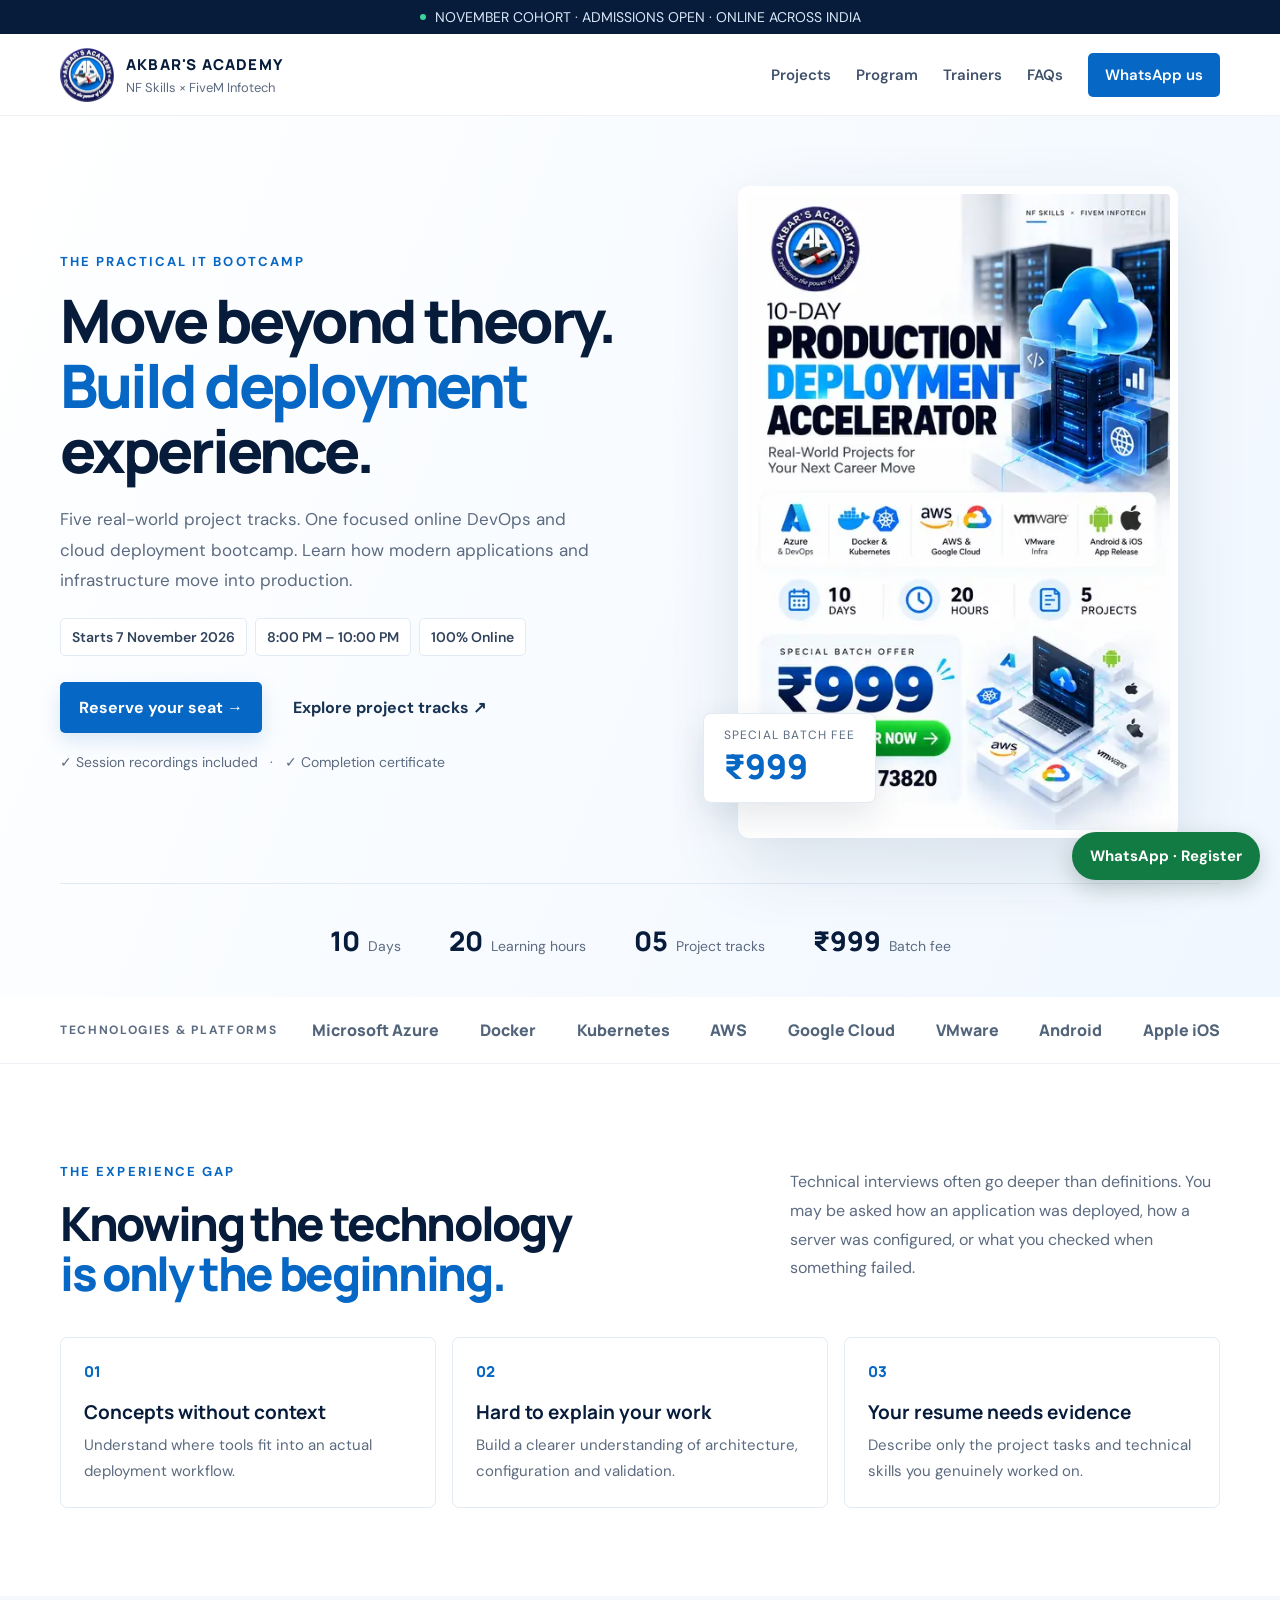
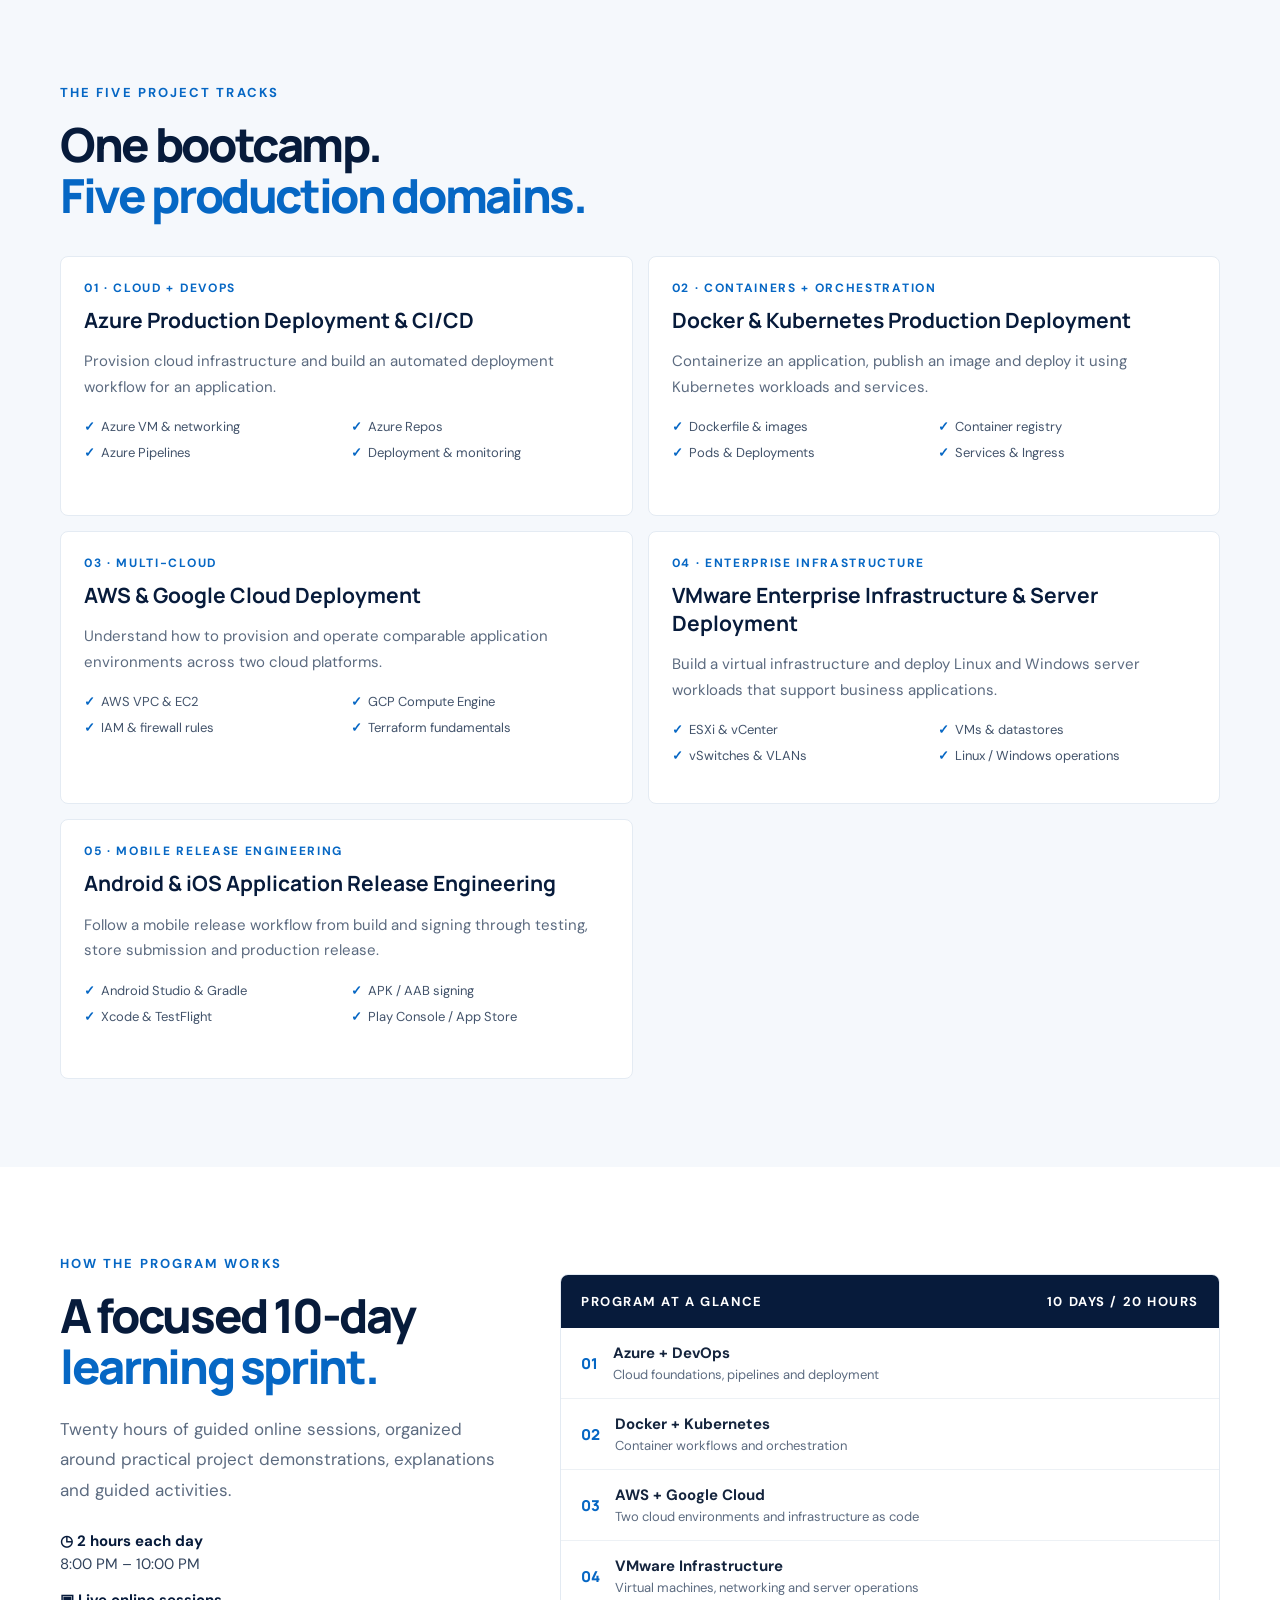
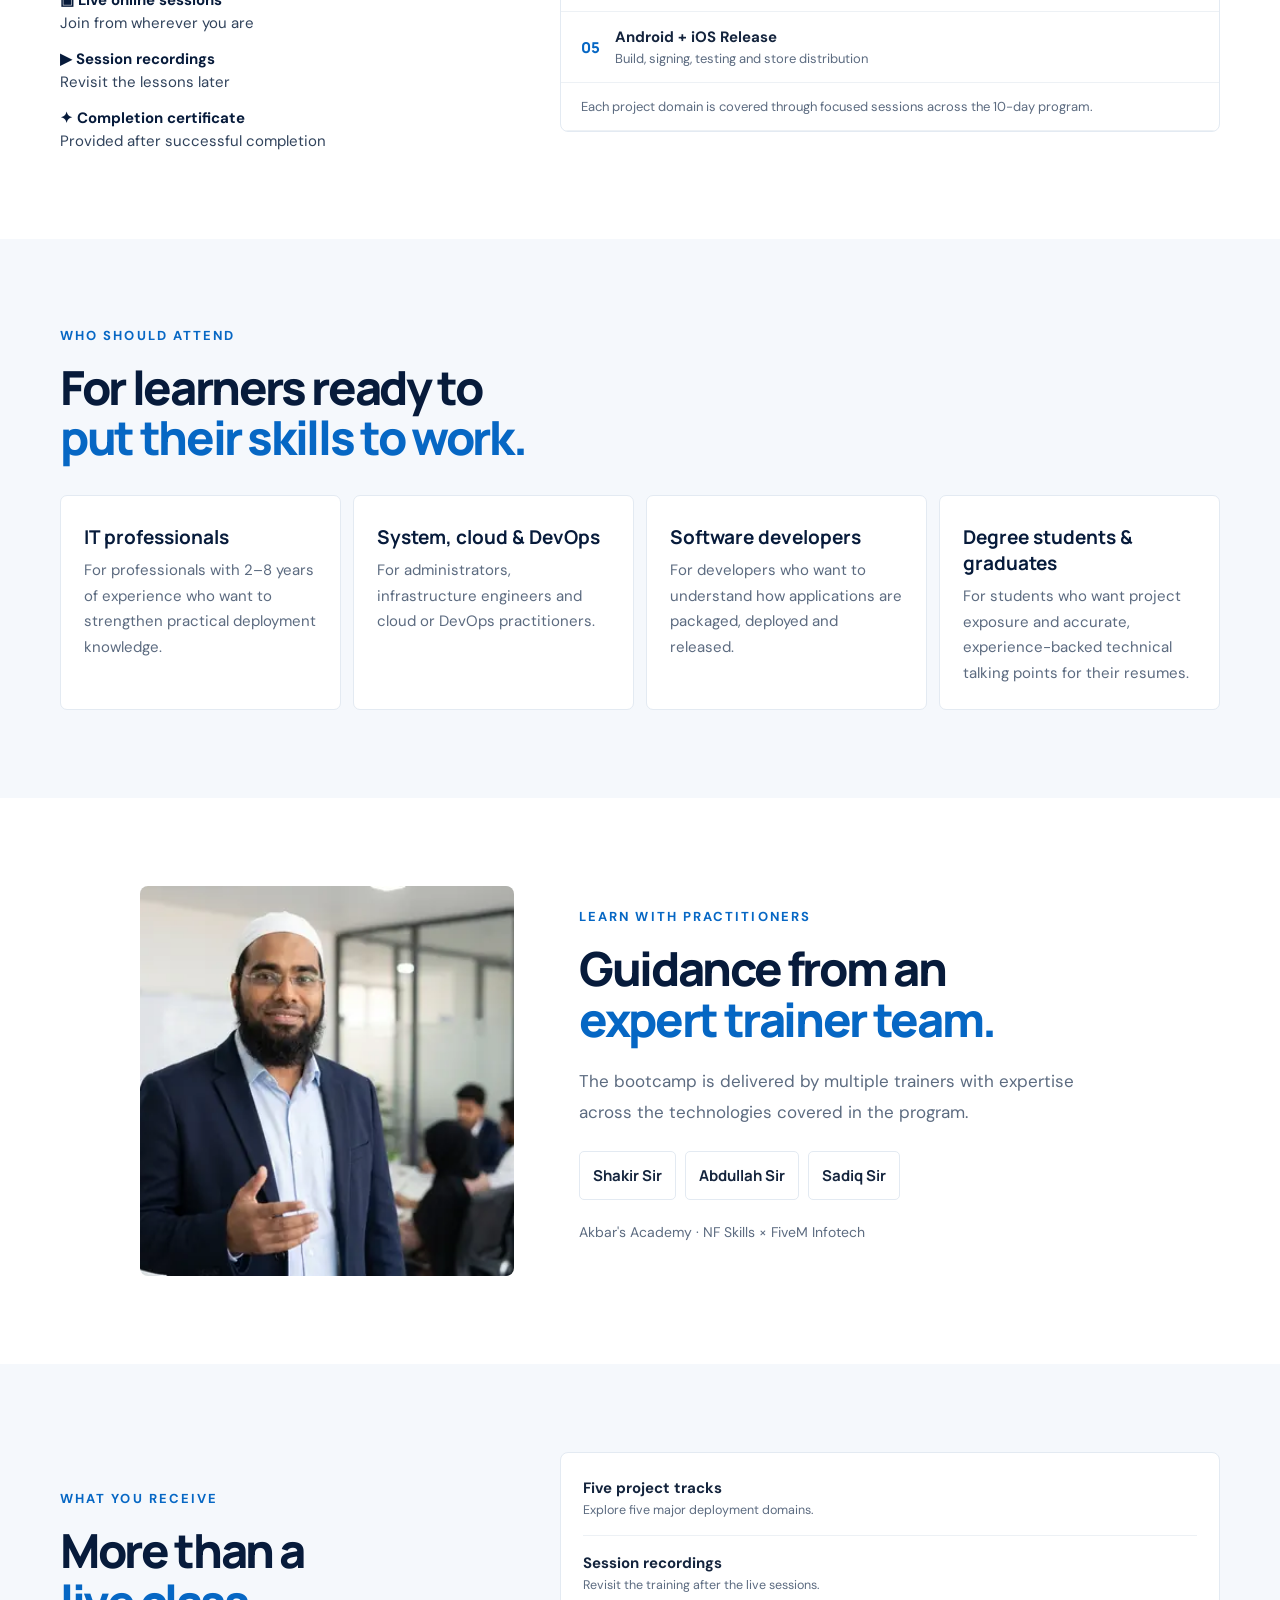
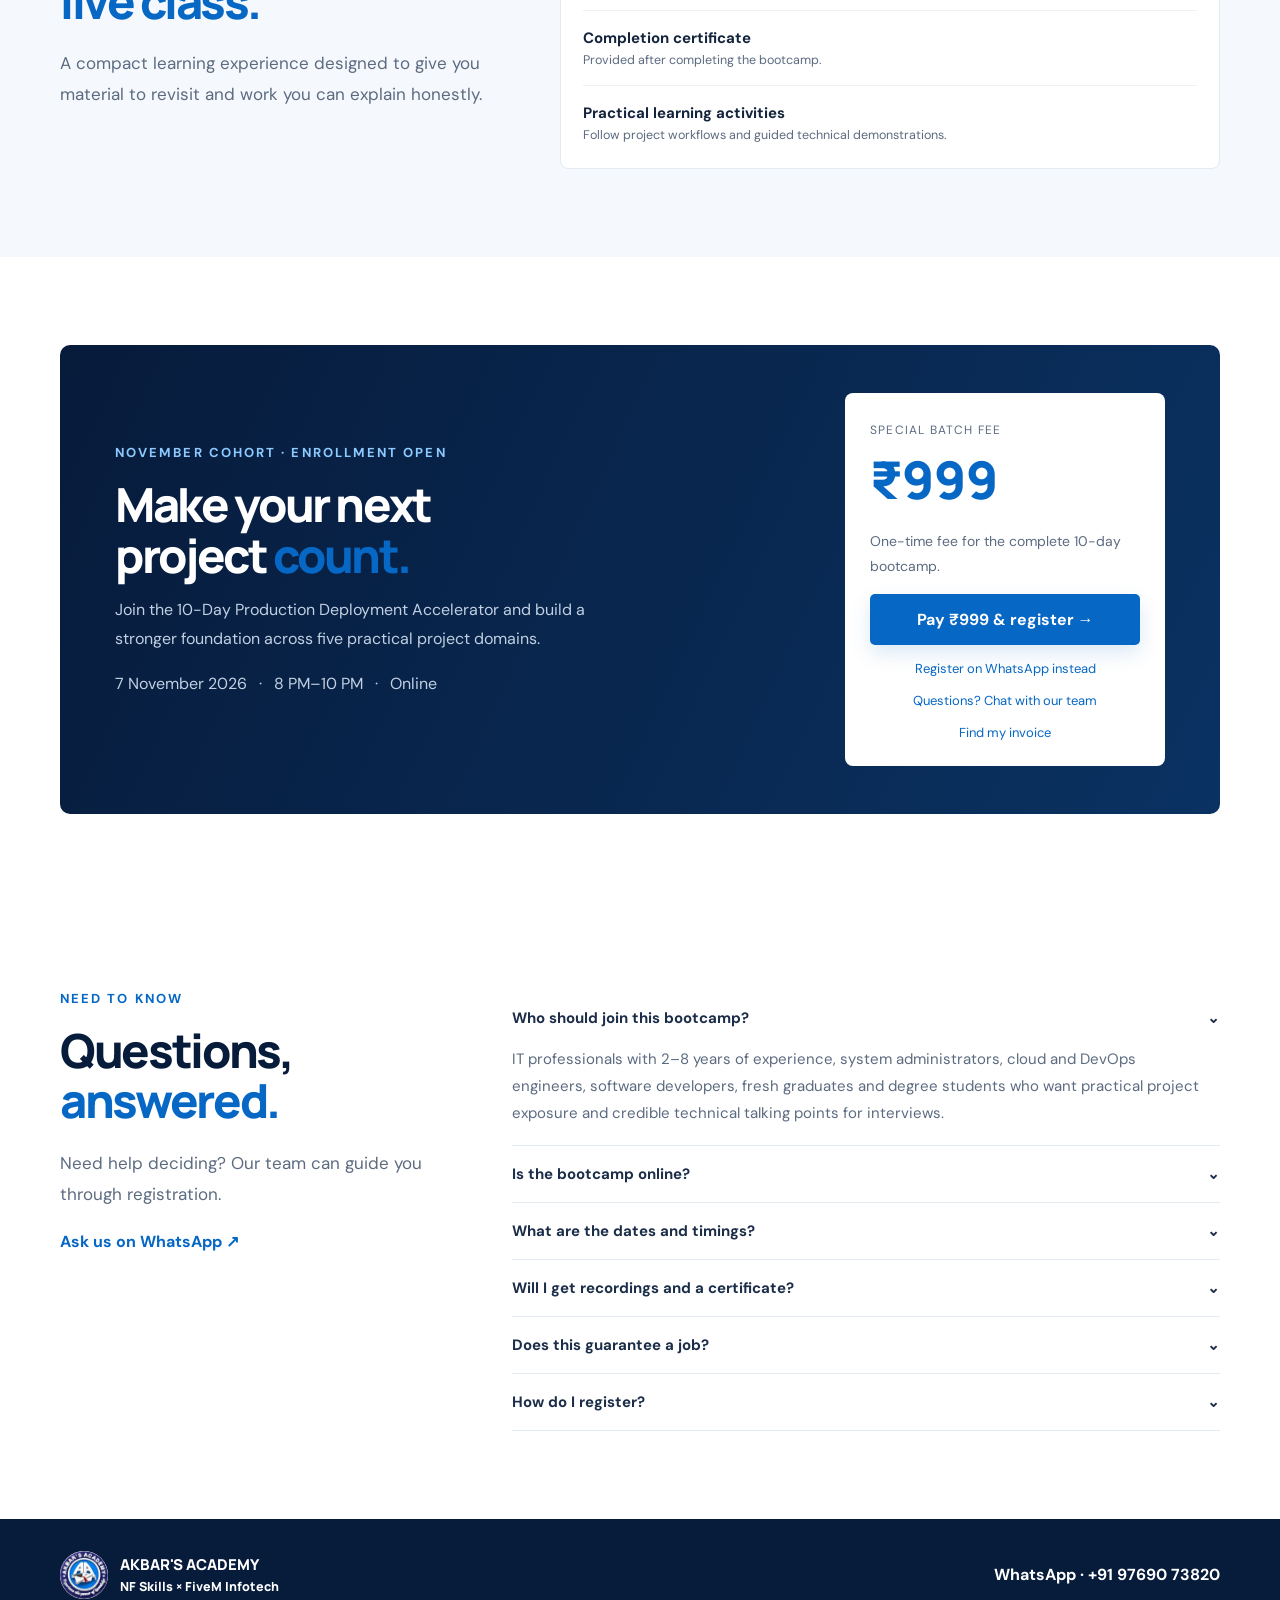
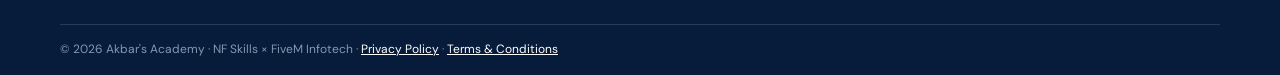
==== commit 0af14474: "Add privacy policy and terms pages Link both from the footer and show a consent line above the payme" ====
--- a/public/index.html
+++ b/public/index.html
@@ -748,6 +748,20 @@
             color: white;
             text-decoration: none;
             font-weight: 700
+        }
+
+        .copyright a {
+            color: #fff;
+            font-weight: 400;
+        }
+
+        .pay-dialog p.pay-consent {
+            font-size: 14px;
+            margin-bottom: 12px;
+        }
+
+        .pay-consent a {
+            color: var(--blue);
         }
 
         .copyright {
@@ -1425,7 +1439,7 @@
                         ACADEMY<br><small>NF Skills × FiveM Infotech</small></b></div><a
                     href="https://wa.me/919769073820">WhatsApp · +91 97690 73820</a>
             </div>
-            <div class="copyright">© 2026 Akbar's Academy · NF Skills × FiveM Infotech</div>
+            <div class="copyright">© 2026 Akbar's Academy · NF Skills × FiveM Infotech · <a href="privacy.html">Privacy Policy</a> · <a href="terms.html">Terms &amp; Conditions</a></div>
         </div>
     </footer>
     <a class="wa"
@@ -1447,6 +1461,7 @@
             <div class="field"><label for="payLocation">Current Location</label><input id="payLocation" name="location"
                     required minlength="2" maxlength="80" pattern=".*\S.*" placeholder="City, State"
                     autocomplete="address-level2"><span class="field-error" data-error="location"></span></div>
+            <p class="pay-consent">By continuing, you agree to our <a href="terms.html" target="_blank" rel="noopener">Terms &amp; Conditions</a> and <a href="privacy.html" target="_blank" rel="noopener">Privacy Policy</a>.</p>
             <button class="btn primary" type="submit">Continue to payment →</button>
         </form>
         <div id="payResult" hidden>
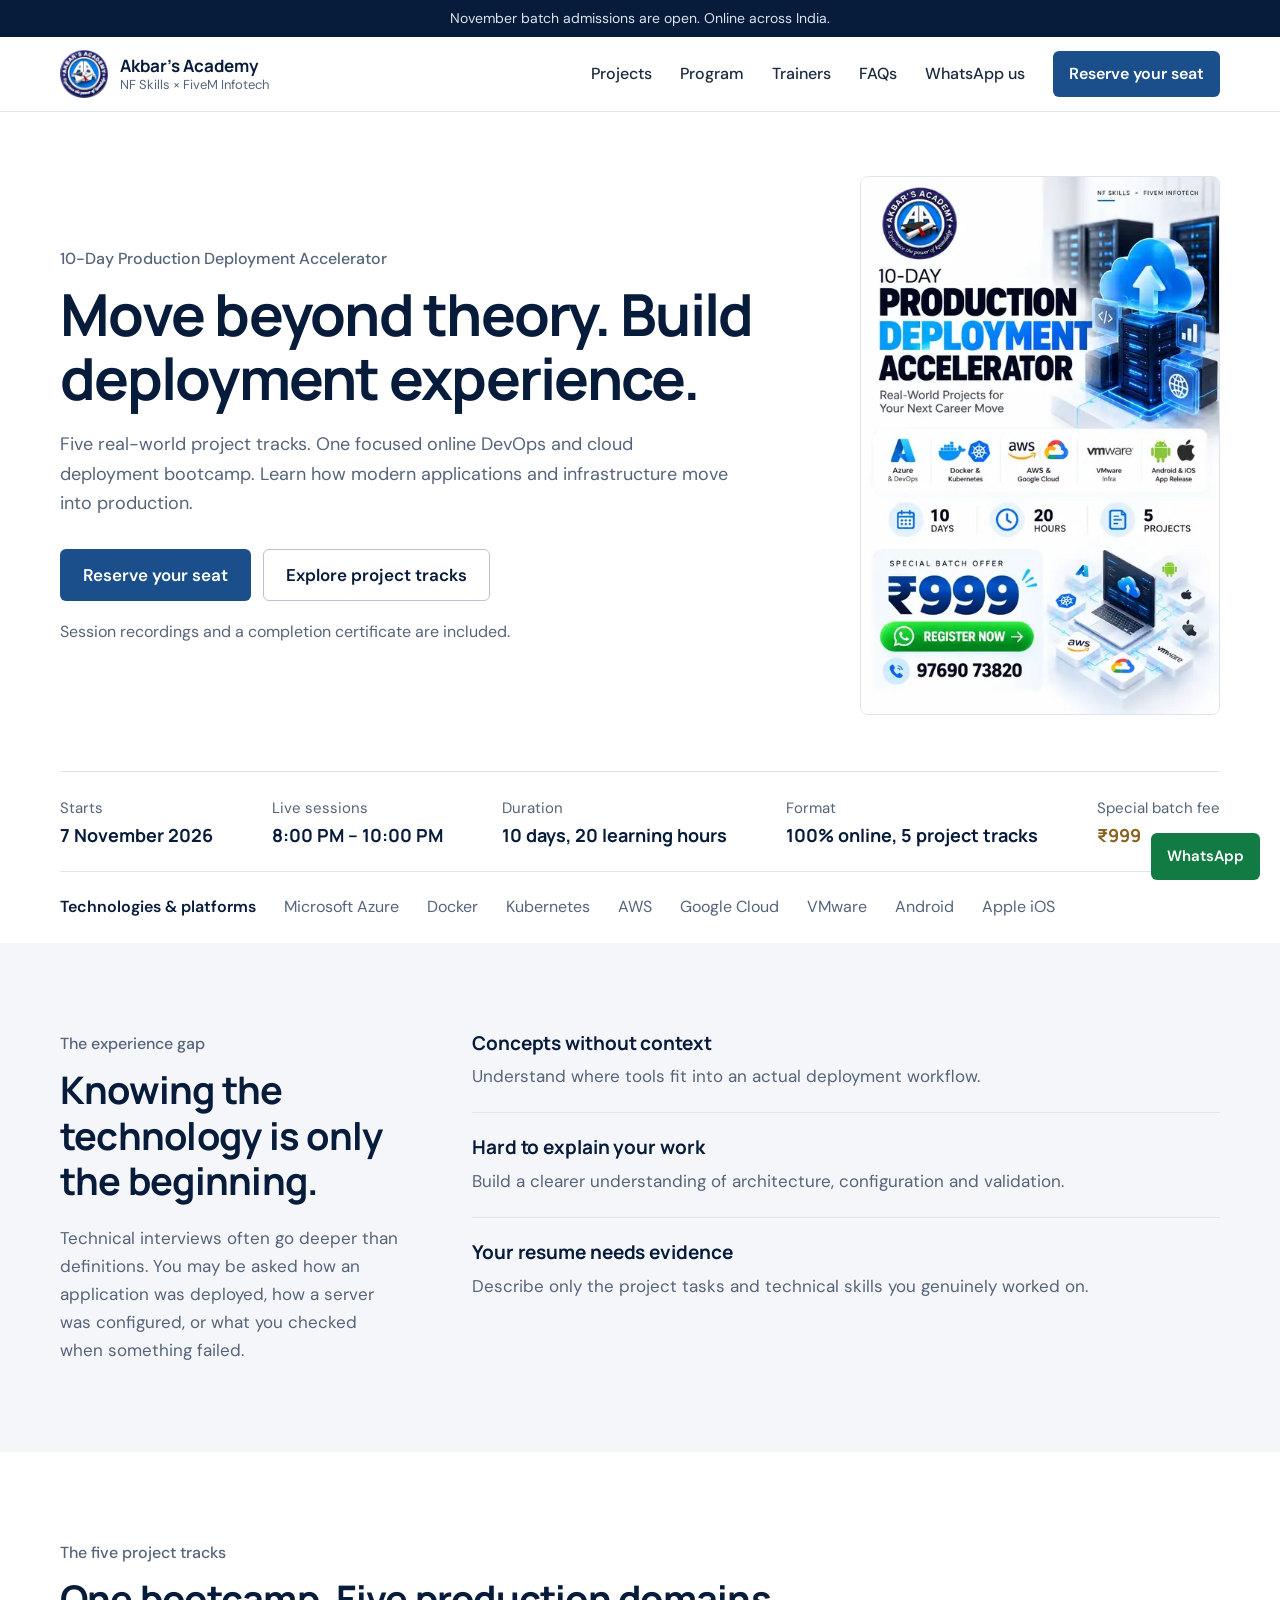
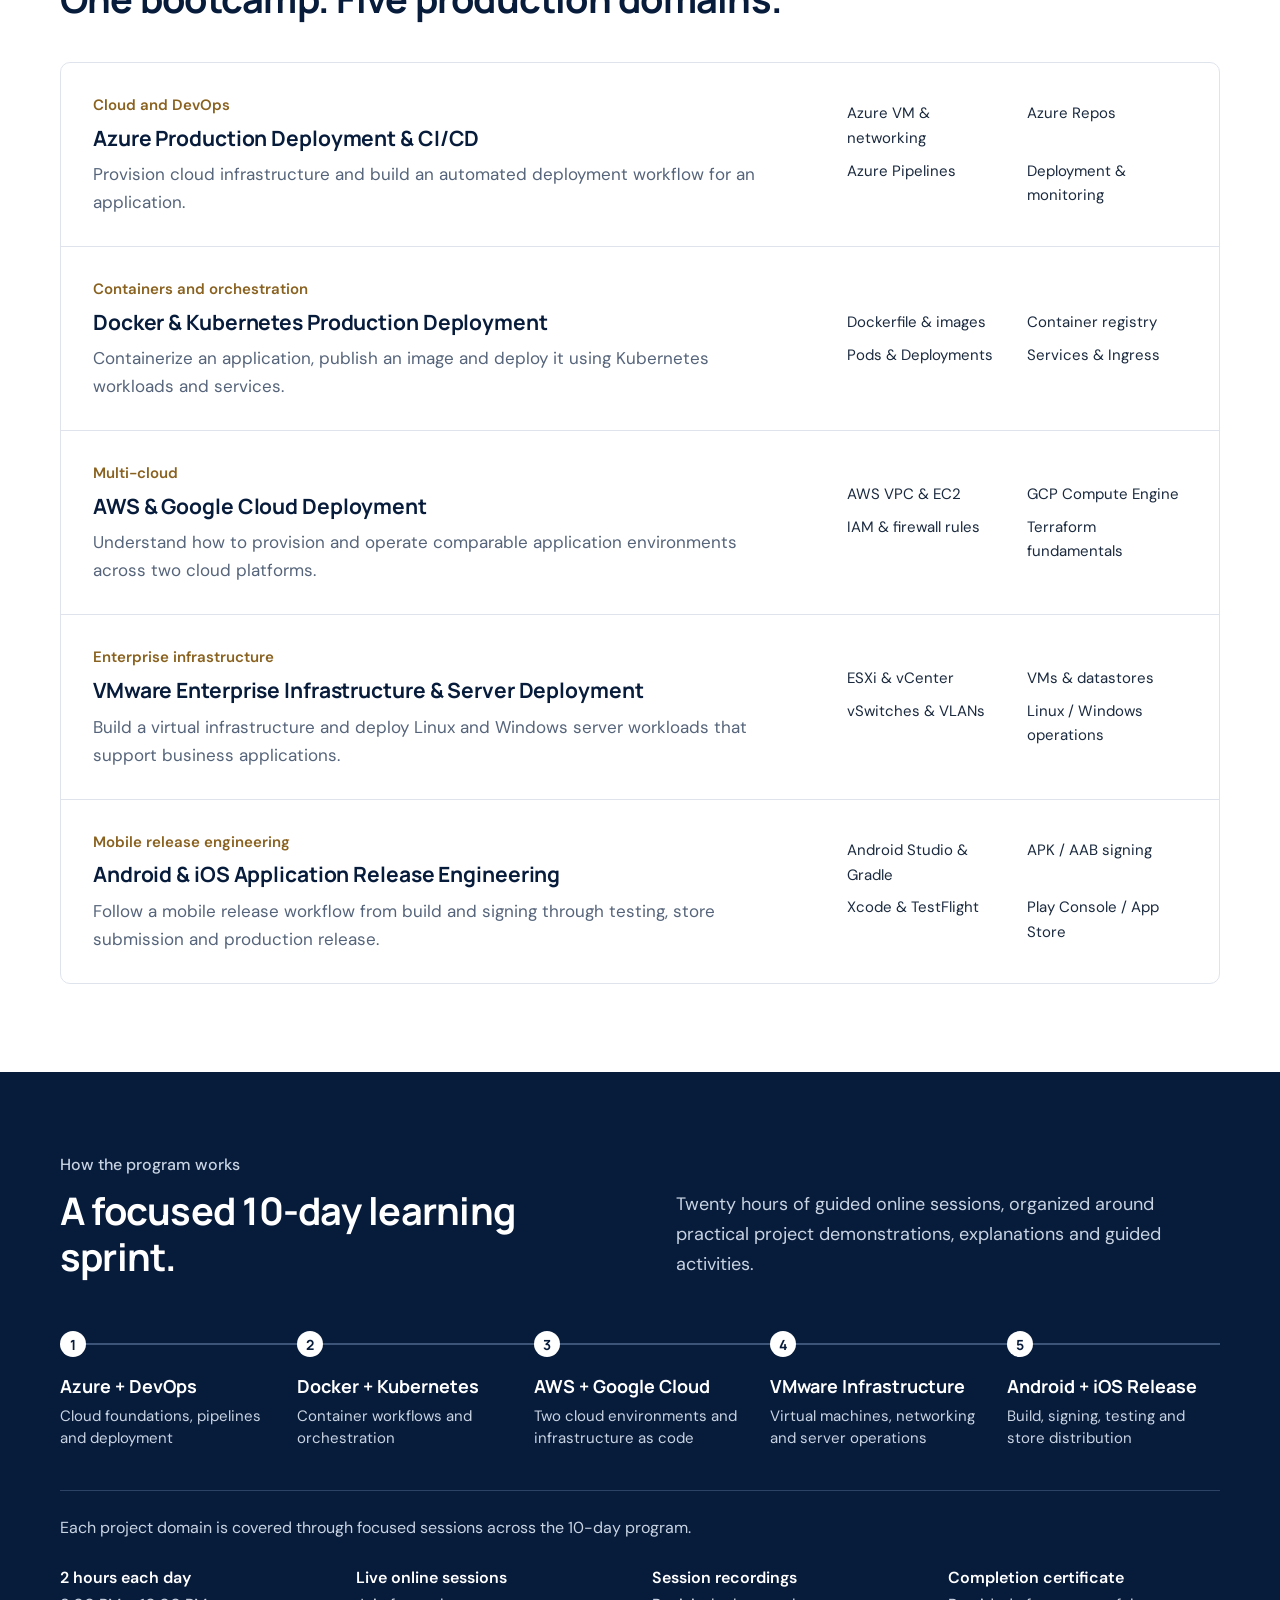
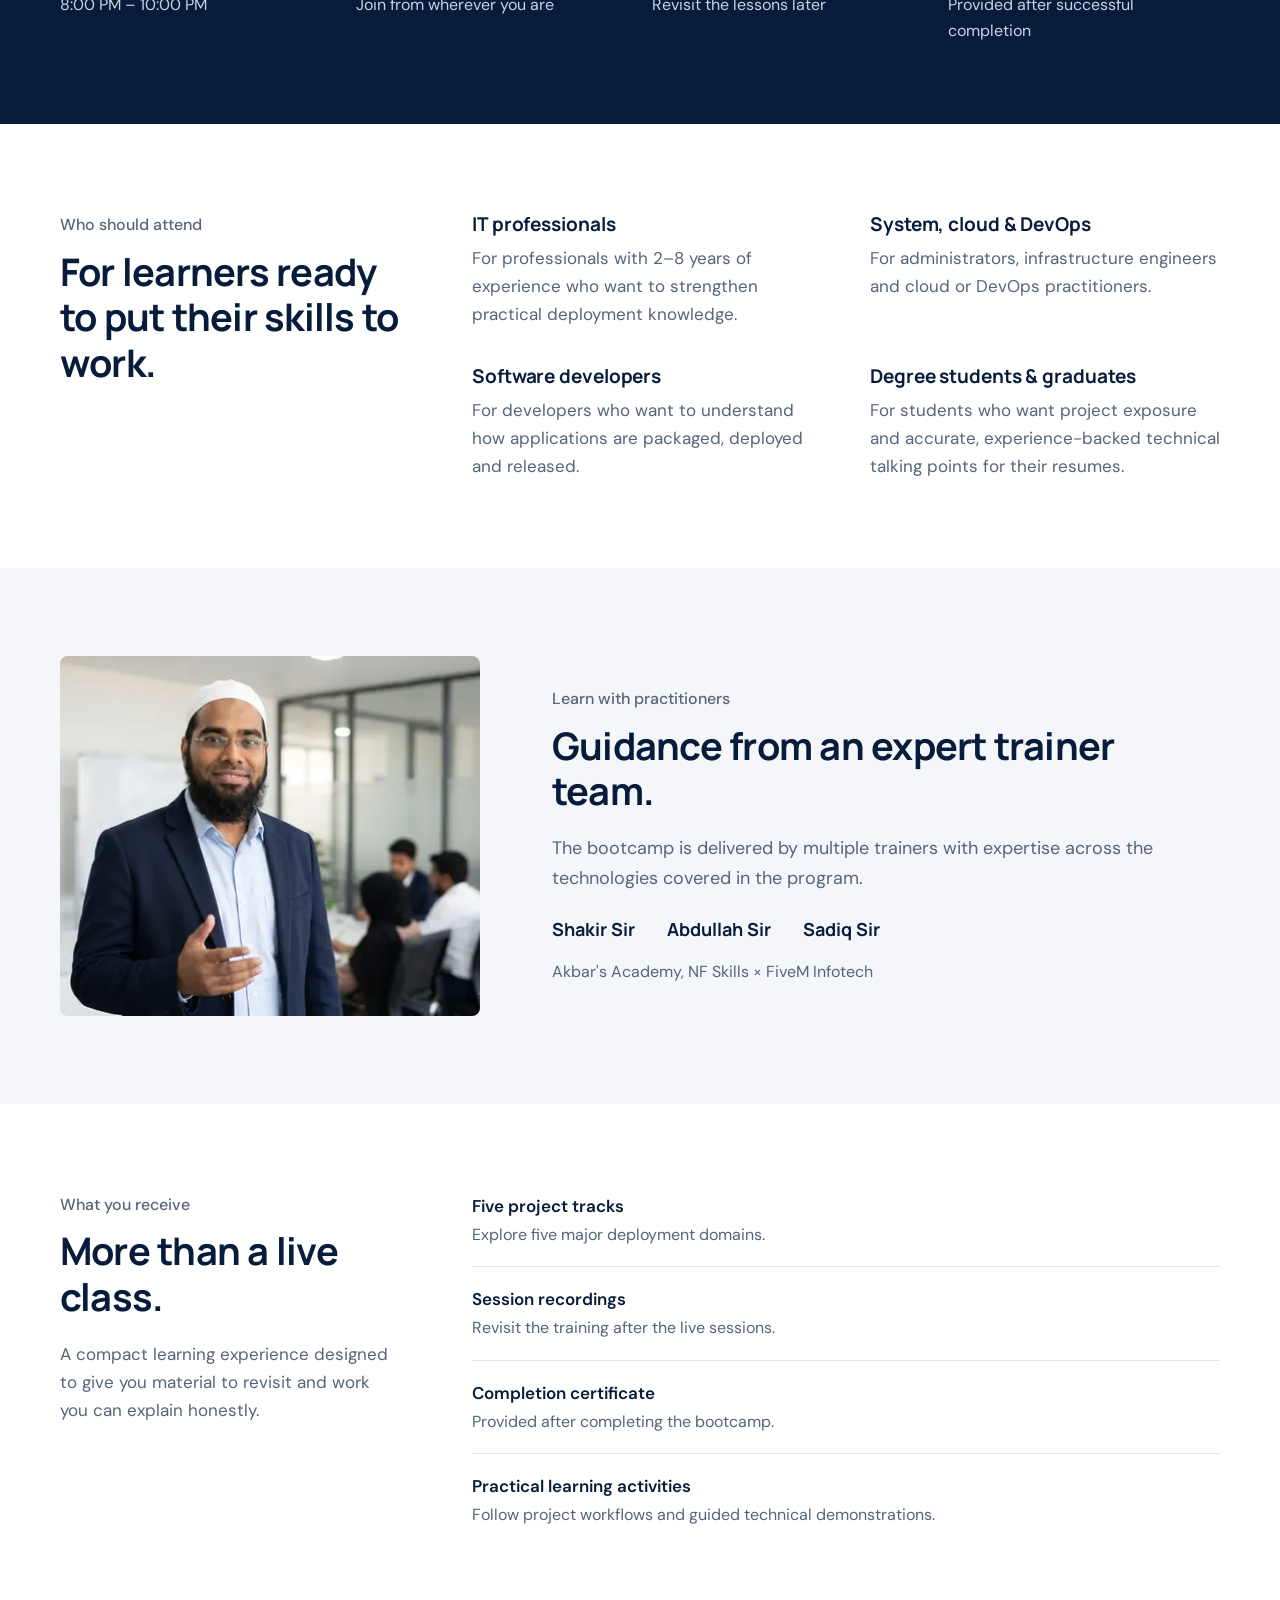
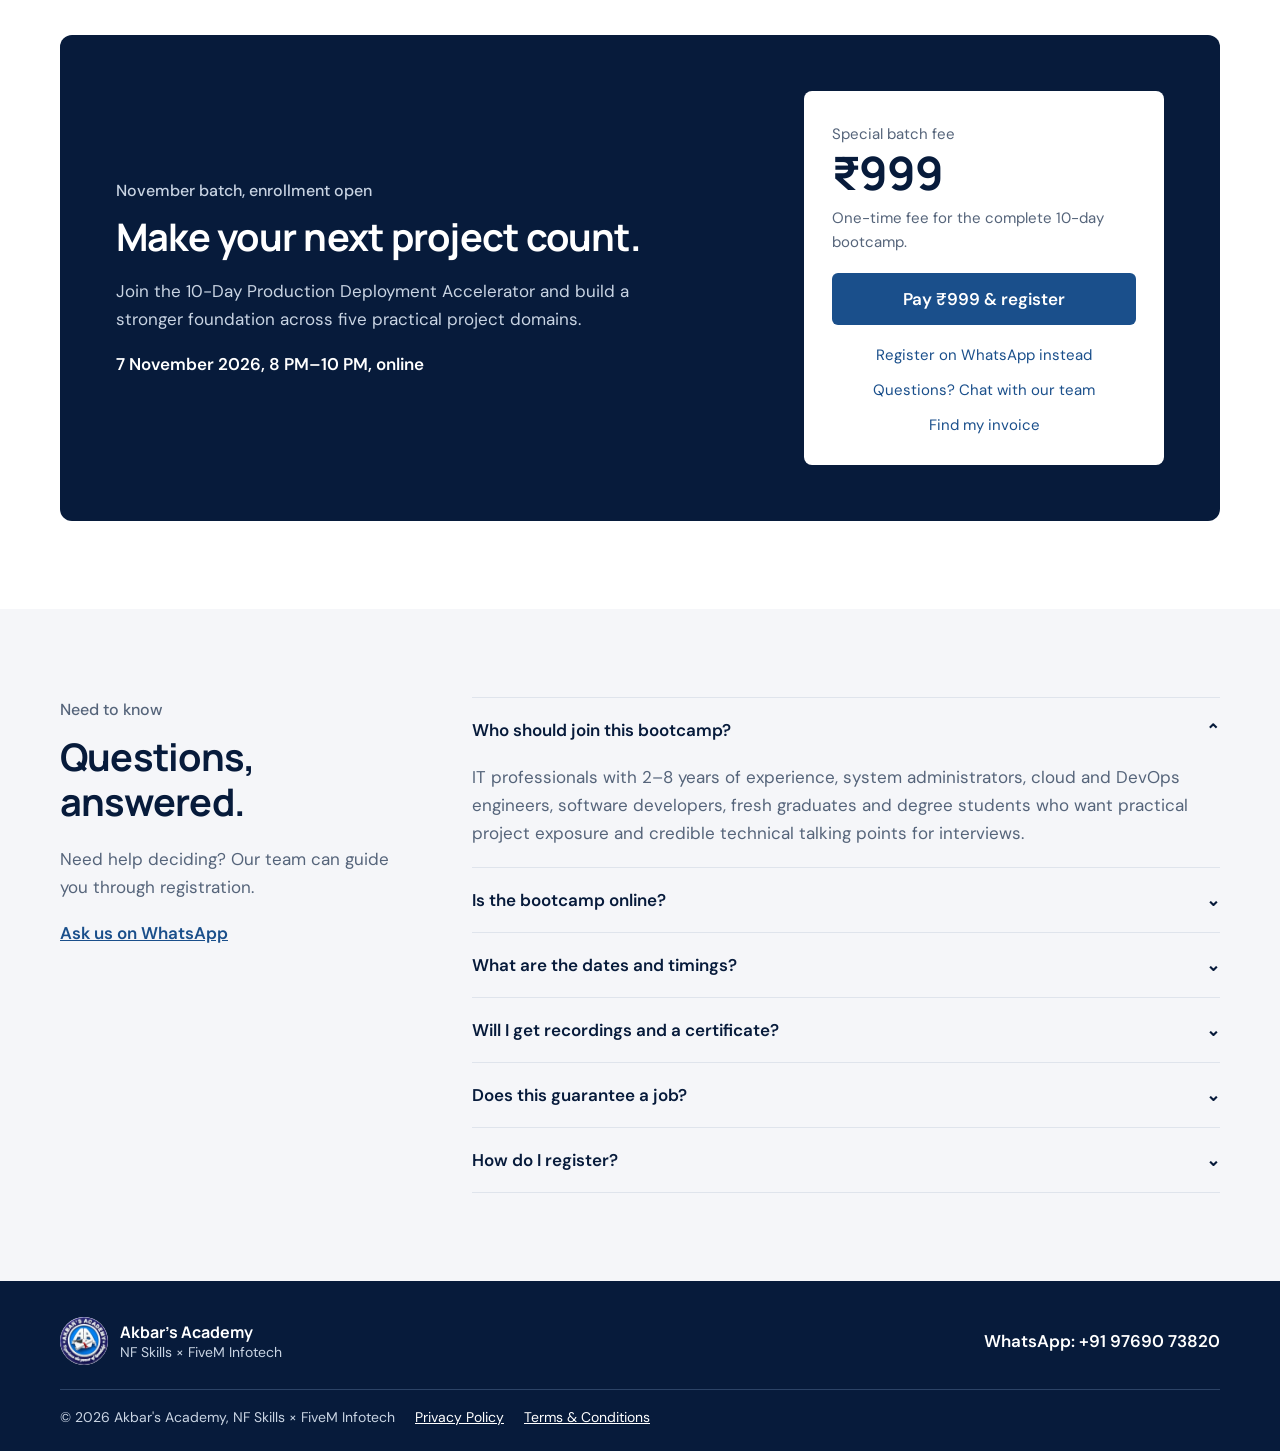
==== commit 147de4ca: "Redesign landing page Refresh typography, colours, layout and payment dialogs. Content, payment flow" ====
--- a/public/index.html
+++ b/public/index.html
@@ -16,11 +16,14 @@
 @font-face{font-family:"DM Sans";font-style:normal;font-weight:400 700;font-display:swap;src:url(fonts/dm-sans-latin-ext.woff2) format("woff2");unicode-range:U+0100-02BA,U+02BD-02C5,U+02C7-02CC,U+02CE-02D7,U+02DD-02FF,U+0304,U+0308,U+0329,U+1D00-1DBF,U+1E00-1E9F,U+1EF2-1EFF,U+2020,U+20A0-20AB,U+20AD-20C4,U+2113,U+2C60-2C7F,U+A720-A7FF}@font-face{font-family:"DM Sans";font-style:normal;font-weight:400 700;font-display:swap;src:url(fonts/dm-sans-latin.woff2) format("woff2");unicode-range:U+0000-00FF,U+0131,U+0152-0153,U+02BB-02BC,U+02C6,U+02DA,U+02DC,U+0304,U+0308,U+0329,U+2000-206F,U+20AC,U+2122,U+2191,U+2193,U+2212,U+2215,U+FEFF,U+FFFD}@font-face{font-family:"Manrope";font-style:normal;font-weight:400 800;font-display:swap;src:url(fonts/manrope-latin-ext.woff2) format("woff2");unicode-range:U+0100-02BA,U+02BD-02C5,U+02C7-02CC,U+02CE-02D7,U+02DD-02FF,U+0304,U+0308,U+0329,U+1D00-1DBF,U+1E00-1E9F,U+1EF2-1EFF,U+2020,U+20A0-20AB,U+20AD-20C4,U+2113,U+2C60-2C7F,U+A720-A7FF}@font-face{font-family:"Manrope";font-style:normal;font-weight:400 800;font-display:swap;src:url(fonts/manrope-latin.woff2) format("woff2");unicode-range:U+0000-00FF,U+0131,U+0152-0153,U+02BB-02BC,U+02C6,U+02DA,U+02DC,U+0304,U+0308,U+0329,U+2000-206F,U+20AC,U+2122,U+2191,U+2193,U+2212,U+2215,U+FEFF,U+FFFD}
         :root {
             --navy: #071b3b;
-            --blue: #0667c4;
-            --ink: #14243d;
-            --muted: #5c6b80;
-            --line: #e3eaf2;
-            --pale: #f4f8fc
+            --blue: #1a4f8b;
+            --blue-dark: #143e6e;
+            --ink: #1b2a3f;
+            --muted: #55647a;
+            --line: #dfe4ec;
+            --pale: #f5f6f9;
+            --brass: #8a6220;
+            --green: #127a43
         }
 
         [hidden] {
@@ -33,11 +36,12 @@
 
         html {
             scroll-behavior: smooth;
-            scroll-padding-top: 96px
+            scroll-padding-top: 88px
         }
 
         a:focus-visible,
-        button:focus-visible {
+        button:focus-visible,
+        summary:focus-visible {
             outline: 2px solid var(--blue);
             outline-offset: 2px
         }
@@ -50,7 +54,10 @@
 
         body {
             margin: 0;
+            background: #fff;
             font-family: "DM Sans", Arial, sans-serif;
+            font-size: 17px;
+            line-height: 1.65;
             color: var(--ink)
         }
 
@@ -63,46 +70,66 @@
             cursor: pointer
         }
 
+        img {
+            max-width: 100%
+        }
+
+        h1,
+        h2,
+        h3 {
+            font-family: Manrope, sans-serif;
+            color: var(--navy);
+            margin: 0
+        }
+
+        h1 {
+            font-size: clamp(38px, 4.6vw, 58px);
+            font-weight: 700;
+            line-height: 1.1;
+            letter-spacing: -.03em
+        }
+
+        h2 {
+            font-size: clamp(29px, 3.1vw, 38px);
+            font-weight: 700;
+            line-height: 1.2;
+            letter-spacing: -.02em
+        }
+
+        h3 {
+            font-size: 19px;
+            font-weight: 700;
+            line-height: 1.35;
+            letter-spacing: -.005em
+        }
+
         .container {
             width: min(1160px, calc(100% - 48px));
             margin: auto
         }
 
         .announcement {
-            min-height: 34px;
-            padding: 6px 16px;
+            padding: 7px 16px;
             text-align: center;
             background: var(--navy);
-            color: #d9e8f8;
-            display: flex;
-            align-items: center;
-            justify-content: center;
-            gap: 9px;
+            color: #dbe3ee;
             font-size: 14px
         }
 
-        .dot {
-            flex: none;
-            width: 6px;
-            height: 6px;
-            background: #3bd49a;
-            border-radius: 50%
-        }
-
         header {
-            height: 82px;
             background: #fff;
-            border-bottom: 1px solid #edf1f5;
+            border-bottom: 1px solid var(--line);
             position: sticky;
             top: 0;
             z-index: 20
         }
 
         .nav {
-            height: 100%;
+            min-height: 74px;
             display: flex;
             align-items: center;
-            justify-content: space-between
+            justify-content: space-between;
+            gap: 20px
         }
 
         .brand {
@@ -114,578 +141,550 @@
         }
 
         .brand img {
-            width: 54px;
-            height: 54px;
+            width: 48px;
+            height: 48px;
             object-fit: contain
         }
 
         .brand span {
             display: flex;
             flex-direction: column;
-            gap: 4px
+            line-height: 1.3
         }
 
         .brand b {
-            font: 800 15px Manrope, sans-serif;
-            letter-spacing: .08em
+            font: 700 17px Manrope, sans-serif
         }
 
         .brand small {
             font-size: 13px;
-            color: #5c6b80
+            color: var(--muted)
         }
 
         .links {
             display: flex;
             align-items: center;
-            gap: 25px
+            gap: 28px
         }
 
         .links a {
-            font-size: 15px;
-            color: #40516a;
+            font-size: 16px;
+            color: var(--ink);
             text-decoration: none;
-            font-weight: 600
+            font-weight: 500
+        }
+
+        .links a:hover {
+            color: var(--blue)
         }
 
         .links .navcta {
             background: var(--blue);
-            color: white;
-            padding: 12px 17px;
-            border-radius: 5px
+            color: #fff;
+            padding: 10px 16px;
+            border-radius: 6px;
+            font-weight: 600
+        }
+
+        .links .navcta:hover {
+            background: var(--blue-dark);
+            color: #fff
         }
 
         .toggle {
             display: none;
-            border: 0;
-            background: none;
-            font-size: 24px;
+            border: 1px solid var(--line);
+            border-radius: 6px;
+            background: #fff;
+            width: 44px;
+            height: 44px;
+            font-size: 20px;
+            line-height: 1;
             color: var(--navy)
         }
 
+        .btn {
+            display: inline-flex;
+            align-items: center;
+            justify-content: center;
+            border: 1px solid transparent;
+            border-radius: 6px;
+            padding: 14px 22px;
+            font-size: 17px;
+            font-weight: 600;
+            line-height: 1.3;
+            text-decoration: none
+        }
+
+        .primary {
+            background: var(--blue);
+            color: #fff
+        }
+
+        .primary:hover {
+            background: var(--blue-dark)
+        }
+
+        .secondary {
+            color: var(--navy);
+            background: #fff;
+            border-color: #b9c3d1
+        }
+
+        .secondary:hover {
+            border-color: var(--navy)
+        }
+
+        .btn:disabled {
+            opacity: .6;
+            cursor: wait
+        }
+
+        .label {
+            color: var(--muted);
+            font-size: 16px;
+            font-weight: 500;
+            margin: 0 0 10px
+        }
+
+        .lead {
+            max-width: 56ch;
+            color: var(--muted);
+            font-size: 18px;
+            margin: 20px 0 0
+        }
+
         .hero {
-            background: linear-gradient(112deg, #fff, #f0f7ff);
-            padding: 70px 0 0;
-            overflow: hidden
+            padding: 64px 0 0
         }
 
         .hero-grid {
             display: grid;
-            grid-template-columns: 1.05fr .95fr;
-            gap: 55px;
+            grid-template-columns: minmax(0, 1fr) 360px;
+            gap: 72px;
             align-items: center
-        }
-
-        .eyebrow {
-            color: var(--blue);
-            font-size: 13px;
-            font-weight: 800;
-            letter-spacing: .16em;
-            margin-bottom: 18px
-        }
-
-        .hero h1,
-        h2 {
-            font: 800 clamp(36px, 5vw, 60px)/1.08 Manrope, sans-serif;
-            letter-spacing: -.05em;
-            color: var(--navy);
-            margin: 0
-        }
-
-        .hero h1 em,
-        h2 em {
-            font-style: normal;
-            color: var(--blue)
-        }
-
-        .lead {
-            max-width: 540px;
-            color: #5c6b80;
-            font-size: 17px;
-            line-height: 1.8;
-            margin: 22px 0
-        }
-
-        .chips {
-            display: flex;
-            gap: 8px;
-            flex-wrap: wrap
-        }
-
-        .chips span {
-            background: #fff;
-            border: 1px solid #e2ebf5;
-            padding: 9px 11px;
-            border-radius: 5px;
-            font-size: 14px;
-            font-weight: 600;
-            color: #31435c
         }
 
         .actions {
             display: flex;
             gap: 12px;
             flex-wrap: wrap;
-            margin-top: 26px
-        }
-
-        .btn {
-            display: inline-flex;
-            align-items: center;
-            justify-content: center;
-            gap: 10px;
-            border: 0;
-            border-radius: 5px;
-            padding: 15px 19px;
+            margin-top: 30px
+        }
+
+        .hero-note {
             font-size: 16px;
-            font-weight: 700;
-            text-decoration: none
-        }
-
-        .primary {
-            background: var(--blue);
-            color: #fff;
-            box-shadow: 0 8px 20px #0667c425
-        }
-
-        .secondary {
-            color: #183252;
-            background: transparent
-        }
-
-        .hero-note {
-            font-size: 14px;
-            color: #5c6b80;
-            margin-top: 20px
-        }
-
-        .visual {
-            position: relative;
-            max-width: 440px;
-            margin: auto
+            color: var(--muted);
+            margin: 18px 0 0
         }
 
         .poster {
             width: 100%;
             height: auto;
             display: block;
-            border: 8px solid white;
-            border-radius: 12px;
-            box-shadow: 0 25px 70px #12345a20
-        }
-
-        .price {
-            position: absolute;
-            left: -35px;
-            bottom: 35px;
-            background: white;
-            border: 1px solid var(--line);
             border-radius: 8px;
-            padding: 13px 20px;
-            box-shadow: 0 12px 35px #102e501c
-        }
-
-        .price small {
-            display: block;
-            color: #5c6b80;
-            font-size: 12px;
-            letter-spacing: .1em
-        }
-
-        .price strong {
-            font: 800 34px Manrope;
-            color: var(--blue)
-        }
-
-        .metrics {
-            display: flex;
-            justify-content: center;
-            gap: 48px;
-            padding: 38px 0;
-            margin-top: 45px;
-            border-top: 1px solid #dfeaf5
-        }
-
-        .metrics div {
-            display: flex;
-            align-items: baseline;
-            gap: 8px
-        }
-
-        .metrics b {
-            font: 800 27px Manrope;
+            border: 1px solid var(--line)
+        }
+
+        .batch {
+            display: grid;
+            grid-template-columns: repeat(5, auto);
+            justify-content: space-between;
+            gap: 16px 32px;
+            margin: 56px 0 0;
+            padding: 24px 0;
+            border-top: 1px solid var(--line);
+            border-bottom: 1px solid var(--line)
+        }
+
+        .batch dt {
+            font-size: 15px;
+            color: var(--muted)
+        }
+
+        .batch dd {
+            margin: 2px 0 0;
+            font: 700 18px/1.35 Manrope, sans-serif;
             color: var(--navy)
         }
 
-        .metrics span {
-            font-size: 14px;
-            color: #5c6b80
-        }
-
-        .strip {
-            border-bottom: 1px solid #edf1f5;
-            padding: 22px 0
-        }
-
-        .stripin {
-            display: flex;
-            align-items: center;
-            gap: 35px
-        }
-
-        .strip small {
-            font-size: 12px;
-            letter-spacing: .14em;
-            color: #5c6b80;
-            font-weight: 800;
-            white-space: nowrap
+        .batch .fee {
+            color: var(--brass)
         }
 
         .tech {
             display: flex;
-            justify-content: space-between;
-            gap: 15px;
-            flex: 1;
-            flex-wrap: wrap
-        }
-
-        .tech b {
-            font: 800 16px Manrope;
-            color: #52647a
+            flex-wrap: wrap;
+            gap: 6px 28px;
+            padding: 22px 0;
+            margin: 0;
+            list-style: none;
+            font-size: 16px;
+            color: var(--muted)
+        }
+
+        .tech li:first-child {
+            color: var(--navy);
+            font-weight: 600
         }
 
         section.content {
             padding: 88px 0
         }
 
-        .split {
-            display: flex;
-            justify-content: space-between;
-            align-items: end;
-            gap: 50px
-        }
-
-        .split p {
-            max-width: 430px;
-            color: #5c6b80;
-            font-size: 16px;
-            line-height: 1.8
-        }
-
-        .content h2 {
-            font-size: clamp(34px, 4vw, 47px)
-        }
-
-        .cards {
-            display: grid;
-            grid-template-columns: repeat(3, 1fr);
-            gap: 16px;
-            margin-top: 38px
-        }
-
-        .card {
+        .tint {
+            background: var(--pale)
+        }
+
+        .aside {
+            display: grid;
+            grid-template-columns: 340px minmax(0, 1fr);
+            gap: 72px;
+            align-items: start
+        }
+
+        .aside .lead {
+            font-size: 17px
+        }
+
+        .points {
+            display: grid;
+            gap: 0;
+            margin: 0;
+            padding: 0;
+            list-style: none
+        }
+
+        .points li {
+            padding: 22px 0;
+            border-top: 1px solid var(--line)
+        }
+
+        .points li:first-child {
+            border-top: 0;
+            padding-top: 0
+        }
+
+        .points li:last-child {
+            padding-bottom: 0
+        }
+
+        .points p {
+            margin: 6px 0 0;
+            color: var(--muted)
+        }
+
+        .project-list {
+            margin-top: 40px;
+            background: #fff;
             border: 1px solid var(--line);
-            border-radius: 7px;
-            padding: 23px;
-            background: white
-        }
-
-        .card .num {
-            font: 800 15px Manrope;
-            color: var(--blue)
-        }
-
-        .card h3 {
-            font: 700 19px Manrope;
-            color: var(--navy);
-            margin: 17px 0 8px
-        }
-
-        .card p {
+            border-radius: 10px
+        }
+
+        .project {
+            display: grid;
+            grid-template-columns: minmax(0, 1fr) 340px;
+            gap: 12px 56px;
+            padding: 30px 32px;
+            border-top: 1px solid var(--line)
+        }
+
+        .project:first-child {
+            border-top: 0
+        }
+
+        .tag {
             font-size: 15px;
-            line-height: 1.7;
-            color: #5c6b80;
-            margin: 0
-        }
-
-        .projects {
-            background: #f5f8fc
-        }
-
-        .project-grid {
-            display: grid;
-            grid-template-columns: repeat(2, 1fr);
-            gap: 15px;
-            margin-top: 35px
-        }
-
-        .project {
-            background: white;
-            border: 1px solid #e4ebf3;
-            border-radius: 8px;
-            padding: 23px;
-            min-height: 260px
-        }
-
-        .tag {
-            font-size: 12px;
-            letter-spacing: .14em;
-            color: var(--blue);
-            font-weight: 800
+            font-weight: 600;
+            color: var(--brass);
+            margin-bottom: 6px
         }
 
         .project h3 {
-            font: 700 21px/1.35 Manrope;
-            color: var(--navy);
-            margin: 10px 0
+            font-size: 21px
         }
 
         .project p {
-            font-size: 15px;
-            color: #5c6b80;
-            line-height: 1.7
+            color: var(--muted);
+            margin: 8px 0 0;
+            max-width: 56ch
         }
 
         .project ul {
             list-style: none;
             padding: 0;
+            margin: 0;
             display: grid;
             grid-template-columns: 1fr 1fr;
-            gap: 9px;
-            margin-top: 18px
+            gap: 8px 20px;
+            align-content: center
         }
 
         .project li {
-            font-size: 13px;
-            color: #42536b
-        }
-
-        .project li:before {
-            content: "✓";
-            color: var(--blue);
-            font-weight: bold;
-            margin-right: 6px
-        }
-
-        .program {
-            display: grid;
-            grid-template-columns: .8fr 1.2fr;
-            gap: 60px;
-            align-items: center
+            font-size: 15px;
+            color: var(--ink)
+        }
+
+        .pipeline-band {
+            background: var(--navy);
+            color: #c9d4e3;
+            padding: 80px 0
+        }
+
+        .pipeline-band h2 {
+            color: #fff
+        }
+
+        .pipeline-band .label,
+        .pipeline-band .lead {
+            color: #c9d4e3
+        }
+
+        .pipeline-head {
+            display: grid;
+            grid-template-columns: minmax(0, 1fr) minmax(0, 1fr);
+            gap: 72px;
+            align-items: end
+        }
+
+        .pipeline-head .lead {
+            margin-top: 0
+        }
+
+        .pipeline {
+            list-style: none;
+            margin: 52px 0 0;
+            padding: 0;
+            display: grid;
+            grid-template-columns: repeat(5, 1fr);
+            gap: 24px
+        }
+
+        .pipeline li {
+            position: relative;
+            padding-top: 44px
+        }
+
+        .pipeline li:before {
+            content: "";
+            position: absolute;
+            top: 12px;
+            left: 0;
+            right: -24px;
+            height: 2px;
+            background: #3c5478
+        }
+
+        .pipeline li:last-child:before {
+            right: 0
+        }
+
+        .pipeline i {
+            position: absolute;
+            top: 0;
+            left: 0;
+            width: 26px;
+            height: 26px;
+            display: grid;
+            place-items: center;
+            border-radius: 50%;
+            background: #fff;
+            color: var(--navy);
+            font: 700 14px Manrope, sans-serif
+        }
+
+        .pipeline b {
+            display: block;
+            color: #fff;
+            font: 700 18px/1.3 Manrope, sans-serif;
+            margin-bottom: 6px
+        }
+
+        .pipeline span {
+            font-size: 15px;
+            line-height: 1.5;
+            display: block
+        }
+
+        .pipeline-note {
+            margin: 40px 0 0;
+            padding-top: 24px;
+            border-top: 1px solid #2c4366;
+            font-size: 16px
         }
 
         .facts {
             display: grid;
-            gap: 16px;
-            margin-top: 25px
-        }
-
-        .fact {
-            font-size: 15px;
-            color: #31435c
+            grid-template-columns: repeat(4, 1fr);
+            gap: 24px;
+            margin: 24px 0 0;
+            font-size: 16px
         }
 
         .fact b {
             display: block;
-            color: var(--navy);
-            margin-bottom: 3px
-        }
-
-        .schedule {
-            border: 1px solid var(--line);
-            border-radius: 8px;
-            overflow: hidden
-        }
-
-        .schedule-head {
-            background: var(--navy);
-            color: white;
-            padding: 18px 20px;
-            font-size: 13px;
-            letter-spacing: .12em;
-            font-weight: 800;
-            display: flex;
-            justify-content: space-between
-        }
-
-        .day {
-            padding: 15px 20px;
-            border-bottom: 1px solid #edf1f5;
-            display: flex;
-            gap: 15px;
+            color: #fff;
+            font-weight: 600
+        }
+
+        .audience-grid {
+            display: grid;
+            grid-template-columns: repeat(2, 1fr);
+            gap: 36px 48px
+        }
+
+        .audience-grid p {
+            margin: 6px 0 0;
+            color: var(--muted)
+        }
+
+        .trainers {
+            display: grid;
+            grid-template-columns: 420px minmax(0, 1fr);
+            gap: 72px;
             align-items: center
-        }
-
-        .day strong {
-            color: var(--blue);
-            font: 800 15px Manrope
-        }
-
-        .day span {
-            display: flex;
-            flex-direction: column;
-            gap: 3px
-        }
-
-        .day b {
-            font-size: 15px
-        }
-
-        .day small {
-            font-size: 13px;
-            color: #5c6b80
-        }
-
-        .audience {
-            background: #f5f8fc
-        }
-
-        .audience-grid {
-            display: grid;
-            grid-template-columns: repeat(4, 1fr);
-            gap: 12px;
-            margin-top: 32px
-        }
-
-        .audience-grid .card {
-            min-height: 175px
-        }
-
-        .audience-grid h3 {
-            margin-top: 5px
-        }
-
-        .trainers {
-            display: grid;
-            grid-template-columns: .8fr 1.2fr;
-            gap: 65px;
-            align-items: center;
-            max-width: 1000px
         }
 
         .trainer-photo {
             width: 100%;
-            height: 390px;
+            height: 360px;
             object-fit: cover;
             object-position: center 30%;
-            border-radius: 8px
+            border-radius: 8px;
+            display: block
         }
 
         .names {
             display: flex;
-            gap: 9px;
-            margin: 23px 0
-        }
-
-        .names span {
-            border: 1px solid var(--line);
-            padding: 13px;
-            border-radius: 5px;
-            font: 700 15px Manrope
-        }
-
-        .receive {
-            background: #f5f8fc
-        }
-
-        .receive-grid {
-            display: grid;
-            grid-template-columns: .8fr 1.2fr;
-            gap: 60px;
-            align-items: center
+            flex-wrap: wrap;
+            gap: 8px 32px;
+            margin: 24px 0 0;
+            padding: 0;
+            list-style: none;
+            font: 700 18px Manrope, sans-serif;
+            color: var(--navy)
         }
 
         .receive-list {
-            background: white;
-            border: 1px solid var(--line);
-            border-radius: 8px;
-            padding: 8px 22px
-        }
-
-        .receive-list div {
-            padding: 17px 0;
-            border-bottom: 1px solid #edf1f5;
-            font-size: 15px;
-            font-weight: 700
-        }
-
-        .receive-list div:last-child {
-            border: 0
+            margin: 0;
+            padding: 0;
+            list-style: none
+        }
+
+        .receive-list li {
+            padding: 18px 0;
+            border-top: 1px solid var(--line);
+            font-weight: 600;
+            color: var(--navy)
+        }
+
+        .receive-list li:first-child {
+            border-top: 0;
+            padding-top: 0
         }
 
         .receive-list small {
             display: block;
+            font-size: 16px;
             font-weight: 400;
-            color: #5c6b80;
-            margin-top: 4px
+            color: var(--muted);
+            margin-top: 2px
         }
 
         .register {
-            background: linear-gradient(115deg, #071b3b, #0a3262);
-            border-radius: 10px;
-            padding: 48px 55px;
-            display: grid;
-            grid-template-columns: 1fr 320px;
-            gap: 45px;
+            background: var(--navy);
+            border-radius: 12px;
+            padding: 56px;
+            display: grid;
+            grid-template-columns: minmax(0, 1fr) 360px;
+            gap: 56px;
             align-items: center
         }
 
         .register h2 {
-            color: white
-        }
-
+            color: #fff
+        }
+
+        .register .label,
         .register p {
-            color: #c1d0e2;
-            font-size: 16px;
-            line-height: 1.8;
-            max-width: 470px
+            color: #c9d4e3
+        }
+
+        .register p.when {
+            color: #fff;
+            font-weight: 600;
+            margin-bottom: 0
+        }
+
+        .register>div>p {
+            max-width: 46ch
         }
 
         .checkout {
-            background: white;
+            background: #fff;
             border-radius: 8px;
-            padding: 25px
+            padding: 28px
         }
 
         .checkout small {
-            color: #5c6b80;
-            font-size: 12px;
-            letter-spacing: .1em
+            color: var(--muted);
+            font-size: 15px
         }
 
         .checkout strong {
             display: block;
-            font: 800 52px Manrope;
-            color: var(--blue);
-            margin: 5px 0
+            font: 700 46px/1.15 Manrope, sans-serif;
+            letter-spacing: -.02em;
+            color: var(--navy)
         }
 
         .checkout p {
-            color: #5c6b80;
-            font-size: 14px
+            color: var(--muted);
+            font-size: 15px;
+            margin: 6px 0 18px
         }
 
         .checkout .btn {
             width: 100%
         }
 
-        .checkout a {
+        .checkout-links {
+            display: grid;
+            gap: 10px;
+            margin-top: 18px
+        }
+
+        .checkout-links a,
+        .link-button {
             display: block;
+            width: 100%;
+            background: none;
+            border: 0;
+            padding: 0;
             text-align: center;
-            font-size: 13px;
+            font-size: 15px;
             color: var(--blue);
-            text-decoration: none;
-            margin-top: 15px
-        }
-
-        .faq {
-            display: grid;
-            grid-template-columns: .7fr 1.3fr;
-            gap: 70px
+            text-decoration: none
+        }
+
+        .checkout-links a:hover,
+        .link-button:hover {
+            text-decoration: underline
+        }
+
+        .text-link {
+            display: inline-block;
+            margin-top: 18px;
+            color: var(--blue);
+            font-weight: 600
         }
 
         .faq-item {
             border-bottom: 1px solid var(--line)
+        }
+
+        .faq-item:first-child {
+            border-top: 1px solid var(--line)
         }
 
         .faq-q {
@@ -696,17 +695,24 @@
             padding: 18px 0;
             display: flex;
             justify-content: space-between;
-            font-weight: 700;
-            font-size: 15px;
-            color: #1b2d48
+            gap: 16px;
+            font-weight: 600;
+            font-size: 17px;
+            color: var(--navy)
+        }
+
+        .faq-q span {
+            transition: transform .15s
+        }
+
+        .faq-item.open .faq-q span {
+            transform: rotate(180deg)
         }
 
         .faq-a {
             display: none;
-            color: #5c6b80;
-            font-size: 15px;
-            line-height: 1.8;
-            padding: 0 20px 18px 0
+            color: var(--muted);
+            padding: 0 24px 20px 0
         }
 
         .faq-item.open .faq-a {
@@ -715,8 +721,8 @@
 
         footer {
             background: var(--navy);
-            color: white;
-            padding: 32px 0 18px
+            color: #fff;
+            padding: 36px 0 22px
         }
 
         .foot {
@@ -736,63 +742,65 @@
             width: 48px;
             height: 48px;
             object-fit: contain;
-            background: white;
+            background: #fff;
             border-radius: 50%
         }
 
         .footbrand b {
-            font: 800 15px Manrope
+            font: 700 16px Manrope, sans-serif
+        }
+
+        .footbrand small {
+            display: block;
+            font: 400 14px "DM Sans", Arial, sans-serif;
+            color: #c9d4e3
         }
 
         .foot a {
-            color: white;
+            color: #fff;
             text-decoration: none;
-            font-weight: 700
+            font-weight: 600
+        }
+
+        .copyright {
+            border-top: 1px solid #2c4366;
+            margin-top: 24px;
+            padding-top: 16px;
+            color: #c9d4e3;
+            font-size: 14px;
+            display: flex;
+            flex-wrap: wrap;
+            gap: 4px 20px
         }
 
         .copyright a {
-            color: #fff;
-            font-weight: 400;
-        }
-
-        .pay-dialog p.pay-consent {
-            font-size: 14px;
-            margin-bottom: 12px;
-        }
-
-        .pay-consent a {
-            color: var(--blue);
-        }
-
-        .copyright {
-            border-top: 1px solid #233d5e;
-            margin-top: 25px;
-            padding-top: 16px;
-            color: #8298b3;
-            font-size: 12px
+            color: #fff
         }
 
         .wa {
             position: fixed;
             right: 20px;
             bottom: 20px;
-            background: #127a43;
-            color: white;
+            background: var(--green);
+            color: #fff;
             text-decoration: none;
-            border-radius: 30px;
-            padding: 14px 18px;
+            border-radius: 6px;
+            padding: 11px 16px;
             font-size: 15px;
-            font-weight: 700;
-            box-shadow: 0 8px 22px #062a1e35;
+            font-weight: 600;
             z-index: 25
         }
 
+        .bar-cta {
+            display: none
+        }
+
         .pay-dialog {
-            width: min(480px, calc(100% - 32px));
+            width: min(460px, calc(100% - 32px));
             max-height: calc(100dvh - 32px);
             border: 0;
-            border-radius: 10px;
-            padding: 28px;
+            border-radius: 12px;
+            padding: 32px;
             color: var(--ink)
         }
 
@@ -801,48 +809,62 @@
         }
 
         .pay-dialog h3 {
-            font: 800 24px Manrope, sans-serif;
-            color: var(--navy);
-            margin: 0 0 6px
+            font-size: 24px;
+            margin: 0 40px 6px 0
         }
 
         .pay-dialog p {
-            font-size: 15px;
-            line-height: 1.6;
-            color: #5c6b80;
-            margin: 0 0 16px
+            font-size: 16px;
+            line-height: 1.55;
+            color: var(--muted);
+            margin: 0 0 18px
+        }
+
+        .pay-dialog p.pay-consent {
+            font-size: 14px;
+            margin-bottom: 14px
+        }
+
+        .pay-consent a {
+            color: var(--blue)
         }
 
         .dialog-close {
             position: absolute;
-            top: 12px;
-            right: 12px;
+            top: 14px;
+            right: 14px;
+            width: 40px;
+            height: 40px;
             border: 0;
+            border-radius: 6px;
             background: none;
             font-size: 24px;
             line-height: 1;
-            padding: 6px 10px;
-            color: #5c6b80
+            color: var(--muted)
+        }
+
+        .dialog-close:hover {
+            background: var(--pale)
         }
 
         .field {
             display: grid;
             gap: 6px;
-            margin-bottom: 14px
+            margin-bottom: 16px
         }
 
         .field label {
             font-size: 15px;
-            font-weight: 700;
-            color: #31435c
+            font-weight: 600;
+            color: var(--navy)
         }
 
         .field input {
             font: inherit;
             font-size: 16px;
-            padding: 12px;
-            border: 1px solid #c9d6e3;
-            border-radius: 5px;
+            padding: 12px 14px;
+            border: 1px solid #b9c3d1;
+            border-radius: 6px;
             width: 100%;
             color: var(--ink)
         }
@@ -857,25 +879,24 @@
             font-size: 14px
         }
 
+        .field-error:empty {
+            display: none
+        }
+
         .pay-dialog .btn {
             width: 100%
         }
 
-        .btn:disabled {
-            opacity: .6;
-            cursor: wait
-        }
-
         .pay-status {
-            font-weight: 700
-        }
-
-        .pay-status.bad {
+            font-weight: 600
+        }
+
+        .pay-dialog .pay-status.bad {
             color: #b3261e
         }
 
-        .pay-status.good {
-            color: #14804a
+        .pay-dialog .pay-status.good {
+            color: var(--green)
         }
 
         .receipt-list {
@@ -904,33 +925,45 @@
 
         .receipt-list a {
             color: var(--blue);
-            font-weight: 700;
+            font-weight: 600;
             white-space: nowrap
         }
 
         .pay-summary {
-            margin: 0 0 18px;
-            display: grid;
-            gap: 2px;
+            margin: 0 0 20px;
+            padding: 6px 16px;
+            background: var(--pale);
+            border-radius: 8px;
+            display: grid;
+            grid-template-columns: auto minmax(0, 1fr);
             font-size: 15px
         }
 
         .pay-summary dt {
-            color: #5c6b80
+            color: var(--muted);
+            padding: 10px 16px 10px 0
         }
 
         .pay-summary dd {
-            margin: 0 0 8px;
-            font-weight: 700;
+            margin: 0;
+            padding: 10px 0;
+            text-align: right;
+            font-weight: 600;
+            color: var(--navy);
             overflow-wrap: anywhere
+        }
+
+        .pay-summary dd:not(:last-child),
+        .pay-summary dt:not(:nth-last-child(2)) {
+            border-bottom: 1px solid var(--line)
         }
 
         .group-link {
             display: block;
             text-align: center;
             font-size: 16px;
-            font-weight: 700;
-            color: #14804a;
+            font-weight: 600;
+            color: var(--green);
             margin-top: 16px
         }
 
@@ -940,65 +973,65 @@
             margin: 8px 0 0
         }
 
-        .link-button {
-            display: block;
-            width: 100%;
-            background: none;
-            border: 0;
-            padding: 0;
-            text-align: center;
-            font-size: 13px;
-            color: var(--blue);
-            margin-top: 15px
+        @media(max-width:1000px) {
+            .hero-grid {
+                grid-template-columns: minmax(0, 1fr) 280px;
+                gap: 40px
+            }
+
+            .batch {
+                grid-template-columns: repeat(3, auto)
+            }
+
+            .aside,
+            .pipeline-head,
+            .trainers {
+                grid-template-columns: 1fr;
+                gap: 32px
+            }
+
+            .project {
+                grid-template-columns: 1fr
+            }
+
+            .pipeline {
+                grid-template-columns: 1fr;
+                gap: 0
+            }
+
+            .pipeline li {
+                padding: 0 0 28px 44px
+            }
+
+            .pipeline li:before {
+                top: 0;
+                bottom: 0;
+                left: 12px;
+                right: auto;
+                width: 2px;
+                height: auto
+            }
+
+            .pipeline li:last-child {
+                padding-bottom: 0
+            }
+
+            .pipeline li:last-child:before {
+                display: none
+            }
+
+            .facts {
+                grid-template-columns: 1fr 1fr
+            }
+
+            .register {
+                grid-template-columns: 1fr;
+                padding: 40px;
+                gap: 32px
+            }
         }
 
         @media(max-width:800px) {
-            .links {
-                gap: 12px
-            }
-
-            .hero-grid {
-                gap: 28px
-            }
-
-            .program,
-            .trainers,
-            .receive-grid {
-                gap: 35px
-            }
-
-            .register {
-                padding: 35px;
-                gap: 25px
-            }
-
-            .audience-grid {
-                grid-template-columns: repeat(2, 1fr)
-            }
-        }
-
-        @media(max-width:650px) {
-            .container {
-                width: calc(100% - 34px)
-            }
-
-            header {
-                height: 70px
-            }
-
-            .brand img {
-                width: 45px;
-                height: 45px
-            }
-
-            .brand b {
-                font-size: 13px
-            }
-
-            .brand small {
-                font-size: 11px
-            }
-
             .toggle {
                 display: block
             }
@@ -1006,13 +1039,14 @@
             .links {
                 display: none;
                 position: absolute;
-                top: 70px;
+                top: 100%;
                 left: 0;
                 right: 0;
-                background: white;
-                padding: 18px;
+                background: #fff;
+                padding: 12px 24px 20px;
                 flex-direction: column;
                 align-items: stretch;
+                gap: 4px;
                 border-bottom: 1px solid var(--line)
             }
 
@@ -1021,97 +1055,91 @@
             }
 
             .links a {
-                padding: 10px
+                padding: 10px 0
+            }
+
+            .links .navcta {
+                text-align: center;
+                margin-top: 8px;
+                padding: 12px 16px
+            }
+        }
+
+        @media(max-width:650px) {
+            body {
+                font-size: 16px;
+                padding-bottom: 72px
+            }
+
+            .container {
+                width: calc(100% - 32px)
+            }
+
+            .links {
+                padding-left: 16px;
+                padding-right: 16px
+            }
+
+            .nav {
+                min-height: 66px
+            }
+
+            .brand img {
+                width: 42px;
+                height: 42px
+            }
+
+            .brand b {
+                font-size: 16px
             }
 
             .hero {
-                padding-top: 43px
+                padding-top: 40px
             }
 
             .hero-grid {
-                grid-template-columns: 1fr
-            }
-
-            .hero h1 {
-                font-size: 42px
+                grid-template-columns: 1fr;
+                gap: 36px
             }
 
             .visual {
-                width: 82%;
-                margin: 10px 20px 0 auto
-            }
-
-            .metrics {
-                display: grid;
+                max-width: 300px;
+                margin: auto
+            }
+
+            .actions .btn {
+                width: 100%
+            }
+
+            .batch {
                 grid-template-columns: 1fr 1fr;
-                gap: 15px;
-                margin-top: 35px;
-                padding: 25px 0
-            }
-
-            .metrics b {
-                font-size: 22px
-            }
-
-            .stripin {
-                display: block
-            }
-
-            .strip small {
-                display: block;
-                margin-bottom: 13px
-            }
-
-            .tech {
-                display: grid;
-                grid-template-columns: repeat(4, 1fr);
-                gap: 14px
-            }
-
-            .tech b {
-                font-size: 14px
-            }
-
-            .content {
-                padding: 65px 0 !important
-            }
-
-            .split {
-                display: block
-            }
-
-            .split p {
-                margin-top: 18px
-            }
-
-            .cards,
-            .project-grid {
-                grid-template-columns: 1fr
-            }
-
-            .program,
-            .trainers,
-            .receive-grid,
-            .faq {
+                margin-top: 36px
+            }
+
+            section.content,
+            .pipeline-band {
+                padding: 60px 0
+            }
+
+            .project {
+                padding: 24px 20px
+            }
+
+            .audience-grid {
                 grid-template-columns: 1fr;
-                gap: 30px
-            }
-
-            .audience-grid {
-                grid-template-columns: 1fr 1fr
+                gap: 24px
             }
 
             .trainer-photo {
-                height: 330px
+                height: 280px
             }
 
             .register {
-                grid-template-columns: 1fr;
-                padding: 28px 22px
-            }
-
-            .register h2 {
-                font-size: 39px
+                padding: 28px 20px
+            }
+
+            .checkout {
+                padding: 22px
             }
 
             .foot {
@@ -1119,314 +1147,279 @@
                 flex-direction: column
             }
 
-            .faq {
-                gap: 25px
+            .wa {
+                right: 12px;
+                bottom: 12px;
+                left: auto;
+                height: 48px;
+                display: flex;
+                align-items: center
+            }
+
+            .bar-cta {
+                position: fixed;
+                left: 12px;
+                bottom: 12px;
+                right: 124px;
+                height: 48px;
+                z-index: 25;
+                padding: 0 12px;
+                display: flex;
+                font-size: 16px
+            }
+
+            .pay-dialog {
+                padding: 26px 20px
             }
         }
 
         @media(max-width:390px) {
-            .hero h1 {
-                font-size: 36px
-            }
-
-            .audience-grid {
-                grid-template-columns: 1fr
-            }
-
             .project ul {
                 grid-template-columns: 1fr
             }
 
-            .actions .btn {
-                width: 100%
+            .facts {
+                grid-template-columns: 1fr
             }
         }
     </style>
 </head>
 
 <body>
-    <div class="announcement"><span class="dot"></span> NOVEMBER COHORT · ADMISSIONS OPEN · ONLINE ACROSS INDIA</div>
+    <div class="announcement">November batch admissions are open. Online across India.</div>
     <header>
-        <div class="container nav"><a class="brand" href="#top"><img src="images/akbars-academy-logo.webp"
-                    alt="Akbar's Academy"><span><b>AKBAR'S ACADEMY</b><small>NF Skills × FiveM
-                        Infotech</small></span></a><button class="toggle" type="button" aria-label="Open menu"
-                aria-controls="siteMenu" aria-expanded="false">☰</button>
-            <nav class="links" id="siteMenu"><a href="#projects">Projects</a><a href="#program">Program</a><a
-                    href="#trainers">Trainers</a><a href="#faq">FAQs</a><a class="navcta"
-                    href="https://wa.me/919769073820?text=Hi%2C%20I%E2%80%99m%20interested%20in%20the%20Production%20Deployment%20Accelerator.">WhatsApp
-                    us</a></nav>
+        <div class="container nav"><a class="brand" href="#top"><img src="images/akbars-academy-logo.webp" width="48" height="48" alt=""><span><b>Akbar's Academy</b><small>NF Skills × FiveM Infotech</small></span></a><button class="toggle" type="button" aria-label="Open menu" aria-controls="siteMenu" aria-expanded="false">☰</button>
+            <nav class="links" id="siteMenu"><a href="#projects">Projects</a><a href="#program">Program</a><a href="#trainers">Trainers</a><a href="#faq">FAQs</a><a href="https://wa.me/919769073820?text=Hi%2C%20I%E2%80%99m%20interested%20in%20the%20Production%20Deployment%20Accelerator.">WhatsApp us</a><a class="navcta" href="#register">Reserve your seat</a></nav>
         </div>
     </header>
     <main id="top">
         <section class="hero">
-            <div class="container hero-grid">
-                <div>
-                    <div class="eyebrow">THE PRACTICAL IT BOOTCAMP</div>
-                    <h1>Move beyond theory.<br><em>Build deployment</em><br>experience.</h1>
-                    <p class="lead">Five real-world project tracks. One focused online DevOps and cloud deployment bootcamp. Learn how modern applications and infrastructure move into production.</p>
-                    <div class="chips"><span>Starts 7 November 2026</span><span>8:00 PM – 10:00 PM</span><span>100%
-                            Online</span></div>
-                    <div class="actions"><a class="btn primary" href="#register">Reserve your seat →</a><a class="btn secondary" href="#projects">Explore project tracks ↗</a></div>
-                    <div class="hero-note">✓ Session recordings included &nbsp; · &nbsp; ✓ Completion certificate</div>
+            <div class="container">
+                <div class="hero-grid">
+                    <div>
+                        <p class="label">10-Day Production Deployment Accelerator</p>
+                        <h1>Move beyond theory. Build deployment experience.</h1>
+                        <p class="lead">Five real-world project tracks. One focused online DevOps and cloud deployment bootcamp. Learn how modern applications and infrastructure move into production.</p>
+                        <div class="actions"><a class="btn primary" href="#register">Reserve your seat</a><a class="btn secondary" href="#projects">Explore project tracks</a></div>
+                        <p class="hero-note">Session recordings and a completion certificate are included.</p>
+                    </div>
+                    <div class="visual"><img class="poster" src="images/bootcamp-poster-640.webp" srcset="images/bootcamp-poster-480.webp 480w,images/bootcamp-poster-640.webp 640w,images/bootcamp-poster-880.webp 880w" sizes="(max-width:650px) 300px,(max-width:1000px) 280px,360px" width="1024" height="1536" fetchpriority="high" alt="10-Day Production Deployment Accelerator bootcamp poster showing the ₹999 batch fee"></div>
                 </div>
-                <div class="visual"><img class="poster" src="images/bootcamp-poster-640.webp" srcset="images/bootcamp-poster-480.webp 480w,images/bootcamp-poster-640.webp 640w,images/bootcamp-poster-880.webp 880w" sizes="(max-width:650px) 82vw,440px" width="1024" height="1536" alt="10-Day Production Deployment Accelerator bootcamp poster showing the ₹999 batch fee">
-                    <div class="price"><small>SPECIAL BATCH FEE</small><strong>₹999</strong></div>
-                </div>
-            </div>
-            <div class="container metrics">
-                <div><b>10</b><span>Days</span></div>
-                <div><b>20</b><span>Learning hours</span></div>
-                <div><b>05</b><span>Project tracks</span></div>
-                <div><b>₹999</b><span>Batch fee</span></div>
+                <dl class="batch">
+                    <div><dt>Starts</dt><dd>7 November 2026</dd></div>
+                    <div><dt>Live sessions</dt><dd>8:00 PM – 10:00 PM</dd></div>
+                    <div><dt>Duration</dt><dd>10 days, 20 learning hours</dd></div>
+                    <div><dt>Format</dt><dd>100% online, 5 project tracks</dd></div>
+                    <div><dt>Special batch fee</dt><dd class="fee">₹999</dd></div>
+                </dl>
             </div>
         </section>
-        <div class="strip">
-            <div class="container stripin"><small>TECHNOLOGIES & PLATFORMS</small>
-                <div class="tech"><b>Microsoft Azure</b><b>Docker</b><b>Kubernetes</b><b>AWS</b><b>Google
-                        Cloud</b><b>VMware</b><b>Android</b><b>Apple iOS</b></div>
-            </div>
+        <div class="container">
+            <ul class="tech" aria-label="Technologies and platforms"><li>Technologies &amp; platforms</li><li>Microsoft Azure</li><li>Docker</li><li>Kubernetes</li><li>AWS</li><li>Google Cloud</li><li>VMware</li><li>Android</li><li>Apple iOS</li></ul>
         </div>
-        <section class="content">
-            <div class="container">
-                <div class="split">
-                    <div>
-                        <div class="eyebrow">THE EXPERIENCE GAP</div>
-                        <h2>Knowing the technology<br><em>is only the beginning.</em></h2>
-                    </div>
-                    <p>Technical interviews often go deeper than definitions. You may be asked how an application was
-                        deployed, how a server was configured, or what you checked when something failed.</p>
+        <section class="content tint">
+            <div class="container aside">
+                <div>
+                    <p class="label">The experience gap</p>
+                    <h2>Knowing the technology is only the beginning.</h2>
+                    <p class="lead">Technical interviews often go deeper than definitions. You may be asked how an application was deployed, how a server was configured, or what you checked when something failed.</p>
                 </div>
-                <div class="cards">
-                    <article class="card"><span class="num">01</span>
-                        <h3>Concepts without context</h3>
-                        <p>Understand where tools fit into an actual deployment workflow.</p>
-                    </article>
-                    <article class="card"><span class="num">02</span>
-                        <h3>Hard to explain your work</h3>
-                        <p>Build a clearer understanding of architecture, configuration and validation.</p>
-                    </article>
-                    <article class="card"><span class="num">03</span>
-                        <h3>Your resume needs evidence</h3>
-                        <p>Describe only the project tasks and technical skills you genuinely worked on.</p>
-                    </article>
-                </div>
+                <ul class="points">
+                    <li><h3>Concepts without context</h3><p>Understand where tools fit into an actual deployment workflow.</p></li>
+                    <li><h3>Hard to explain your work</h3><p>Build a clearer understanding of architecture, configuration and validation.</p></li>
+                    <li><h3>Your resume needs evidence</h3><p>Describe only the project tasks and technical skills you genuinely worked on.</p></li>
+                </ul>
             </div>
         </section>
-        <section class="content projects" id="projects">
+        <section class="content" id="projects">
             <div class="container">
-                <div class="eyebrow">THE FIVE PROJECT TRACKS</div>
-                <h2>One bootcamp.<br><em>Five production domains.</em></h2>
-                <div class="project-grid">
+                <p class="label">The five project tracks</p>
+                <h2>One bootcamp. Five production domains.</h2>
+                <div class="project-list">
                     <article class="project">
-                        <div class="tag">01 · CLOUD + DEVOPS</div>
-                        <h3>Azure Production Deployment & CI/CD</h3>
-                        <p>Provision cloud infrastructure and build an automated deployment workflow for an application.
-                        </p>
+                        <div>
+                            <div class="tag">Cloud and DevOps</div>
+                            <h3>Azure Production Deployment &amp; CI/CD</h3>
+                            <p>Provision cloud infrastructure and build an automated deployment workflow for an application.</p>
+                        </div>
                         <ul>
-                            <li>Azure VM & networking</li>
+                            <li>Azure VM &amp; networking</li>
                             <li>Azure Repos</li>
                             <li>Azure Pipelines</li>
-                            <li>Deployment & monitoring</li>
+                            <li>Deployment &amp; monitoring</li>
                         </ul>
                     </article>
                     <article class="project">
-                        <div class="tag">02 · CONTAINERS + ORCHESTRATION</div>
-                        <h3>Docker & Kubernetes Production Deployment</h3>
-                        <p>Containerize an application, publish an image and deploy it using Kubernetes workloads and
-                            services.</p>
+                        <div>
+                            <div class="tag">Containers and orchestration</div>
+                            <h3>Docker &amp; Kubernetes Production Deployment</h3>
+                            <p>Containerize an application, publish an image and deploy it using Kubernetes workloads and services.</p>
+                        </div>
                         <ul>
-                            <li>Dockerfile & images</li>
+                            <li>Dockerfile &amp; images</li>
                             <li>Container registry</li>
-                            <li>Pods & Deployments</li>
-                            <li>Services & Ingress</li>
+                            <li>Pods &amp; Deployments</li>
+                            <li>Services &amp; Ingress</li>
                         </ul>
                     </article>
                     <article class="project">
-                        <div class="tag">03 · MULTI-CLOUD</div>
-                        <h3>AWS & Google Cloud Deployment</h3>
-                        <p>Understand how to provision and operate comparable application environments across two cloud
-                            platforms.</p>
+                        <div>
+                            <div class="tag">Multi-cloud</div>
+                            <h3>AWS &amp; Google Cloud Deployment</h3>
+                            <p>Understand how to provision and operate comparable application environments across two cloud platforms.</p>
+                        </div>
                         <ul>
-                            <li>AWS VPC & EC2</li>
+                            <li>AWS VPC &amp; EC2</li>
                             <li>GCP Compute Engine</li>
-                            <li>IAM & firewall rules</li>
+                            <li>IAM &amp; firewall rules</li>
                             <li>Terraform fundamentals</li>
                         </ul>
                     </article>
                     <article class="project">
-                        <div class="tag">04 · ENTERPRISE INFRASTRUCTURE</div>
-                        <h3>VMware Enterprise Infrastructure & Server Deployment</h3>
-                        <p>Build a virtual infrastructure and deploy Linux and Windows server workloads that support
-                            business applications.</p>
+                        <div>
+                            <div class="tag">Enterprise infrastructure</div>
+                            <h3>VMware Enterprise Infrastructure &amp; Server Deployment</h3>
+                            <p>Build a virtual infrastructure and deploy Linux and Windows server workloads that support business applications.</p>
+                        </div>
                         <ul>
-                            <li>ESXi & vCenter</li>
-                            <li>VMs & datastores</li>
-                            <li>vSwitches & VLANs</li>
+                            <li>ESXi &amp; vCenter</li>
+                            <li>VMs &amp; datastores</li>
+                            <li>vSwitches &amp; VLANs</li>
                             <li>Linux / Windows operations</li>
                         </ul>
                     </article>
                     <article class="project">
-                        <div class="tag">05 · MOBILE RELEASE ENGINEERING</div>
-                        <h3>Android & iOS Application Release Engineering</h3>
-                        <p>Follow a mobile release workflow from build and signing through testing, store submission and
-                            production release.</p>
+                        <div>
+                            <div class="tag">Mobile release engineering</div>
+                            <h3>Android &amp; iOS Application Release Engineering</h3>
+                            <p>Follow a mobile release workflow from build and signing through testing, store submission and production release.</p>
+                        </div>
                         <ul>
-                            <li>Android Studio & Gradle</li>
+                            <li>Android Studio &amp; Gradle</li>
                             <li>APK / AAB signing</li>
-                            <li>Xcode & TestFlight</li>
+                            <li>Xcode &amp; TestFlight</li>
                             <li>Play Console / App Store</li>
                         </ul>
                     </article>
                 </div>
             </div>
         </section>
-        <section class="content" id="program">
-            <div class="container program">
-                <div>
-                    <div class="eyebrow">HOW THE PROGRAM WORKS</div>
-                    <h2>A focused 10-day<br><em>learning sprint.</em></h2>
-                    <p class="lead">Twenty hours of guided online sessions, organized around practical project
-                        demonstrations, explanations and guided activities.</p>
-                    <div class="facts">
-                        <div class="fact"><b>◷ 2 hours each day</b>8:00 PM – 10:00 PM</div>
-                        <div class="fact"><b>▣ Live online sessions</b>Join from wherever you are</div>
-                        <div class="fact"><b>▶ Session recordings</b>Revisit the lessons later</div>
-                        <div class="fact"><b>✦ Completion certificate</b>Provided after successful completion</div>
+        <section class="pipeline-band" id="program">
+            <div class="container">
+                <div class="pipeline-head">
+                    <div>
+                        <p class="label">How the program works</p>
+                        <h2>A focused 10-day learning sprint.</h2>
                     </div>
+                    <p class="lead">Twenty hours of guided online sessions, organized around practical project demonstrations, explanations and guided activities.</p>
                 </div>
-                <div class="schedule">
-                    <div class="schedule-head"><span>PROGRAM AT A GLANCE</span><span>10 DAYS / 20 HOURS</span></div>
-                    <div class="day"><strong>01</strong><span><b>Azure + DevOps</b><small>Cloud foundations, pipelines
-                                and deployment</small></span></div>
-                    <div class="day"><strong>02</strong><span><b>Docker + Kubernetes</b><small>Container workflows and
-                                orchestration</small></span></div>
-                    <div class="day"><strong>03</strong><span><b>AWS + Google Cloud</b><small>Two cloud environments and
-                                infrastructure as code</small></span></div>
-                    <div class="day"><strong>04</strong><span><b>VMware Infrastructure</b><small>Virtual machines,
-                                networking and server operations</small></span></div>
-                    <div class="day"><strong>05</strong><span><b>Android + iOS Release</b><small>Build, signing, testing
-                                and store distribution</small></span></div>
-                    <div class="day"><small>Each project domain is covered through focused sessions across the 10-day
-                            program.</small></div>
+                <ol class="pipeline">
+                    <li><i aria-hidden="true">1</i><b>Azure + DevOps</b><span>Cloud foundations, pipelines and deployment</span></li>
+                    <li><i aria-hidden="true">2</i><b>Docker + Kubernetes</b><span>Container workflows and orchestration</span></li>
+                    <li><i aria-hidden="true">3</i><b>AWS + Google Cloud</b><span>Two cloud environments and infrastructure as code</span></li>
+                    <li><i aria-hidden="true">4</i><b>VMware Infrastructure</b><span>Virtual machines, networking and server operations</span></li>
+                    <li><i aria-hidden="true">5</i><b>Android + iOS Release</b><span>Build, signing, testing and store distribution</span></li>
+                </ol>
+                <p class="pipeline-note">Each project domain is covered through focused sessions across the 10-day program.</p>
+                <div class="facts">
+                    <div class="fact"><b>2 hours each day</b>8:00 PM – 10:00 PM</div>
+                    <div class="fact"><b>Live online sessions</b>Join from wherever you are</div>
+                    <div class="fact"><b>Session recordings</b>Revisit the lessons later</div>
+                    <div class="fact"><b>Completion certificate</b>Provided after successful completion</div>
                 </div>
             </div>
         </section>
-        <section class="content audience">
-            <div class="container">
-                <div class="eyebrow">WHO SHOULD ATTEND</div>
-                <h2>For learners ready to<br><em>put their skills to work.</em></h2>
+        <section class="content">
+            <div class="container aside">
+                <div>
+                    <p class="label">Who should attend</p>
+                    <h2>For learners ready to put their skills to work.</h2>
+                </div>
                 <div class="audience-grid">
-                    <article class="card">
+                    <article>
                         <h3>IT professionals</h3>
-                        <p>For professionals with 2–8 years of experience who want to strengthen practical deployment
-                            knowledge.</p>
+                        <p>For professionals with 2–8 years of experience who want to strengthen practical deployment knowledge.</p>
                     </article>
-                    <article class="card">
-                        <h3>System, cloud & DevOps</h3>
+                    <article>
+                        <h3>System, cloud &amp; DevOps</h3>
                         <p>For administrators, infrastructure engineers and cloud or DevOps practitioners.</p>
                     </article>
-                    <article class="card">
+                    <article>
                         <h3>Software developers</h3>
-                        <p>For developers who want to understand how applications are packaged, deployed and released.
-                        </p>
+                        <p>For developers who want to understand how applications are packaged, deployed and released.</p>
                     </article>
-                    <article class="card">
-                        <h3>Degree students & graduates</h3>
-                        <p>For students who want project exposure and accurate, experience-backed technical talking
-                            points for their resumes.</p>
+                    <article>
+                        <h3>Degree students &amp; graduates</h3>
+                        <p>For students who want project exposure and accurate, experience-backed technical talking points for their resumes.</p>
                     </article>
                 </div>
             </div>
         </section>
-        <section class="content" id="trainers">
-            <div class="container trainers"><img class="trainer-photo" src="images/akbar-sir-900.webp" srcset="images/akbar-sir-480.webp 480w,images/akbar-sir-900.webp 900w" sizes="(max-width:650px) 100vw,420px" width="1536" height="1147" loading="lazy" decoding="async" alt="Akbar Sir of Akbar's Academy">
+        <section class="content tint" id="trainers">
+            <div class="container trainers"><img class="trainer-photo" src="images/akbar-sir-900.webp" srcset="images/akbar-sir-480.webp 480w,images/akbar-sir-900.webp 900w" sizes="(max-width:1000px) 100vw,420px" width="1536" height="1147" loading="lazy" decoding="async" alt="Akbar Sir of Akbar's Academy">
                 <div>
-                    <div class="eyebrow">LEARN WITH PRACTITIONERS</div>
-                    <h2>Guidance from an<br><em>expert trainer team.</em></h2>
-                    <p class="lead">The bootcamp is delivered by multiple trainers with expertise across the
-                        technologies covered in the program.</p>
-                    <div class="names"><span>Shakir Sir</span><span>Abdullah Sir</span><span>Sadiq Sir</span></div>
-                    <p class="hero-note">Akbar's Academy · NF Skills × FiveM Infotech</p>
+                    <p class="label">Learn with practitioners</p>
+                    <h2>Guidance from an expert trainer team.</h2>
+                    <p class="lead">The bootcamp is delivered by multiple trainers with expertise across the technologies covered in the program.</p>
+                    <ul class="names"><li>Shakir Sir</li><li>Abdullah Sir</li><li>Sadiq Sir</li></ul>
+                    <p class="hero-note">Akbar's Academy, NF Skills × FiveM Infotech</p>
                 </div>
             </div>
         </section>
-        <section class="content receive">
-            <div class="container receive-grid">
+        <section class="content">
+            <div class="container aside">
                 <div>
-                    <div class="eyebrow">WHAT YOU RECEIVE</div>
-                    <h2>More than a<br><em>live class.</em></h2>
-                    <p class="lead">A compact learning experience designed to give you material to revisit and work you
-                        can explain honestly.</p>
+                    <p class="label">What you receive</p>
+                    <h2>More than a live class.</h2>
+                    <p class="lead">A compact learning experience designed to give you material to revisit and work you can explain honestly.</p>
                 </div>
-                <div class="receive-list">
-                    <div>Five project tracks<small>Explore five major deployment domains.</small></div>
-                    <div>Session recordings<small>Revisit the training after the live sessions.</small></div>
-                    <div>Completion certificate<small>Provided after completing the bootcamp.</small></div>
-                    <div>Practical learning activities<small>Follow project workflows and guided technical
-                            demonstrations.</small></div>
+                <ul class="receive-list">
+                    <li>Five project tracks<small>Explore five major deployment domains.</small></li>
+                    <li>Session recordings<small>Revisit the training after the live sessions.</small></li>
+                    <li>Completion certificate<small>Provided after completing the bootcamp.</small></li>
+                    <li>Practical learning activities<small>Follow project workflows and guided technical demonstrations.</small></li>
+                </ul>
+            </div>
+        </section>
+        <section class="content" id="register" style="padding-top:0">
+            <div class="container register">
+                <div>
+                    <p class="label">November batch, enrollment open</p>
+                    <h2>Make your next project count.</h2>
+                    <p>Join the 10-Day Production Deployment Accelerator and build a stronger foundation across five practical project domains.</p>
+                    <p class="when">7 November 2026, 8 PM–10 PM, online</p>
+                </div>
+                <div class="checkout"><small>Special batch fee</small><strong>₹999</strong>
+                    <p>One-time fee for the complete 10-day bootcamp.</p><button class="btn primary" id="payButton" type="button">Pay ₹999 &amp; register</button>
+                    <div class="checkout-links"><a href="https://wa.me/919769073820?text=Hi%2C%20I%20want%20to%20register%20for%20the%20Production%20Deployment%20Accelerator.">Register on WhatsApp instead</a><a href="https://wa.me/919769073820">Questions? Chat with our team</a><button class="link-button" id="receiptsButton" type="button">Find my invoice</button></div>
                 </div>
             </div>
         </section>
-        <section class="content" id="register">
-            <div class="container register">
+        <section class="content tint" id="faq">
+            <div class="container aside">
                 <div>
-                    <div class="eyebrow" style="color:#8dcaff">NOVEMBER COHORT · ENROLLMENT OPEN</div>
-                    <h2>Make your next<br>project <em>count.</em></h2>
-                    <p>Join the 10-Day Production Deployment Accelerator and build a stronger foundation across five
-                        practical project domains.</p>
-                    <p>7 November 2026 &nbsp; · &nbsp; 8 PM–10 PM &nbsp; · &nbsp; Online</p>
-                </div>
-                <div class="checkout"><small>SPECIAL BATCH FEE</small><strong>₹999</strong>
-                    <p>One-time fee for the complete 10-day bootcamp.</p><button class="btn primary" id="payButton"
-                        type="button">Pay ₹999 &amp; register →</button><a
-                        href="https://wa.me/919769073820?text=Hi%2C%20I%20want%20to%20register%20for%20the%20Production%20Deployment%20Accelerator.">Register
-                        on WhatsApp instead</a><a href="https://wa.me/919769073820">Questions? Chat with our
-                        team</a><button class="link-button" id="receiptsButton" type="button">Find my invoice</button>
-                </div>
-            </div>
-        </section>
-        <section class="content" id="faq">
-            <div class="container faq">
-                <div>
-                    <div class="eyebrow">NEED TO KNOW</div>
-                    <h2>Questions,<br><em>answered.</em></h2>
-                    <p class="lead">Need help deciding? Our team can guide you through registration.</p><a
-                        href="https://wa.me/919769073820" style="color:#0667c4;font-weight:700;text-decoration:none">Ask
-                        us on WhatsApp ↗</a>
+                    <p class="label">Need to know</p>
+                    <h2>Questions, answered.</h2>
+                    <p class="lead">Need help deciding? Our team can guide you through registration.</p><a class="text-link" href="https://wa.me/919769073820">Ask us on WhatsApp</a>
                 </div>
                 <div>
-                    <div class="faq-item open"><button class="faq-q" type="button" aria-expanded="true">Who should join
-                            this bootcamp? <span>⌄</span></button>
-                        <div class="faq-a">IT professionals with 2–8 years of experience, system administrators, cloud
-                            and DevOps engineers, software developers, fresh graduates and degree students who want
-                            practical project exposure and credible technical talking points for interviews.</div>
+                    <div class="faq-item open"><button class="faq-q" type="button" aria-expanded="true">Who should join this bootcamp? <span aria-hidden="true">⌄</span></button>
+                        <div class="faq-a">IT professionals with 2–8 years of experience, system administrators, cloud and DevOps engineers, software developers, fresh graduates and degree students who want practical project exposure and credible technical talking points for interviews.</div>
                     </div>
-                    <div class="faq-item"><button class="faq-q" type="button" aria-expanded="false">Is the bootcamp
-                            online? <span>⌄</span></button>
+                    <div class="faq-item"><button class="faq-q" type="button" aria-expanded="false">Is the bootcamp online? <span aria-hidden="true">⌄</span></button>
                         <div class="faq-a">Yes. All live sessions are conducted online.</div>
                     </div>
-                    <div class="faq-item"><button class="faq-q" type="button" aria-expanded="false">What are the dates
-                            and timings? <span>⌄</span></button>
-                        <div class="faq-a">The bootcamp begins on 7 November 2026. Live sessions are scheduled from 8:00
-                            PM to 10:00 PM.</div>
+                    <div class="faq-item"><button class="faq-q" type="button" aria-expanded="false">What are the dates and timings? <span aria-hidden="true">⌄</span></button>
+                        <div class="faq-a">The bootcamp begins on 7 November 2026. Live sessions are scheduled from 8:00 PM to 10:00 PM.</div>
                     </div>
-                    <div class="faq-item"><button class="faq-q" type="button" aria-expanded="false">Will I get
-                            recordings and a certificate? <span>⌄</span></button>
-                        <div class="faq-a">Yes. Session recordings will be provided, and a certificate will be provided
-                            after successful completion of the bootcamp.</div>
+                    <div class="faq-item"><button class="faq-q" type="button" aria-expanded="false">Will I get recordings and a certificate? <span aria-hidden="true">⌄</span></button>
+                        <div class="faq-a">Yes. Session recordings will be provided, and a certificate will be provided after successful completion of the bootcamp.</div>
                     </div>
-                    <div class="faq-item"><button class="faq-q" type="button" aria-expanded="false">Does this guarantee
-                            a job? <span>⌄</span></button>
-                        <div class="faq-a">No job placement or interview outcome is guaranteed. The aim is to help you
-                            understand practical deployment workflows so you can accurately describe the work you
-                            complete and the skills you demonstrate.</div>
+                    <div class="faq-item"><button class="faq-q" type="button" aria-expanded="false">Does this guarantee a job? <span aria-hidden="true">⌄</span></button>
+                        <div class="faq-a">No job placement or interview outcome is guaranteed. The aim is to help you understand practical deployment workflows so you can accurately describe the work you complete and the skills you demonstrate.</div>
                     </div>
-                    <div class="faq-item"><button class="faq-q" type="button" aria-expanded="false">How do I register?
-                            <span>⌄</span></button>
-                        <div class="faq-a">Choose Pay ₹999 &amp; register, fill in your details and complete the secure
-                            Razorpay checkout. You can download your invoice straight after payment and then join the
-                            WhatsApp group. Prefer to talk first? Use the WhatsApp button to connect directly with the
-                            team.</div>
+                    <div class="faq-item"><button class="faq-q" type="button" aria-expanded="false">How do I register? <span aria-hidden="true">⌄</span></button>
+                        <div class="faq-a">Choose Pay ₹999 &amp; register, fill in your details and complete the secure Razorpay checkout. You can download your invoice straight after payment and then join the WhatsApp group. Prefer to talk first? Use the WhatsApp button to connect directly with the team.</div>
                     </div>
                 </div>
             </div>
@@ -1435,16 +1428,13 @@
     <footer>
         <div class="container">
             <div class="foot">
-                <div class="footbrand"><img src="images/akbars-academy-logo.webp" loading="lazy" alt=""><b>AKBAR'S
-                        ACADEMY<br><small>NF Skills × FiveM Infotech</small></b></div><a
-                    href="https://wa.me/919769073820">WhatsApp · +91 97690 73820</a>
+                <div class="footbrand"><img src="images/akbars-academy-logo.webp" width="48" height="48" loading="lazy" alt=""><b>Akbar's Academy<small>NF Skills × FiveM Infotech</small></b></div><a href="https://wa.me/919769073820">WhatsApp: +91 97690 73820</a>
             </div>
-            <div class="copyright">© 2026 Akbar's Academy · NF Skills × FiveM Infotech · <a href="privacy.html">Privacy Policy</a> · <a href="terms.html">Terms &amp; Conditions</a></div>
+            <div class="copyright"><span>© 2026 Akbar's Academy, NF Skills × FiveM Infotech</span><a href="privacy.html">Privacy Policy</a><a href="terms.html">Terms &amp; Conditions</a></div>
         </div>
     </footer>
-    <a class="wa"
-        href="https://wa.me/919769073820?text=Hi%2C%20I%E2%80%99m%20interested%20in%20the%20Production%20Deployment%20Accelerator.">WhatsApp
-        · Register</a>
+    <a class="btn primary bar-cta" href="#register">Reserve for ₹999</a>
+    <a class="wa" href="https://wa.me/919769073820?text=Hi%2C%20I%E2%80%99m%20interested%20in%20the%20Production%20Deployment%20Accelerator.">WhatsApp</a>
     <dialog class="pay-dialog" id="payDialog" aria-labelledby="payTitle">
         <form method="dialog"><button class="dialog-close" aria-label="Close">×</button></form>
         <form id="payForm">
@@ -1462,7 +1452,7 @@
                     required minlength="2" maxlength="80" pattern=".*\S.*" placeholder="City, State"
                     autocomplete="address-level2"><span class="field-error" data-error="location"></span></div>
             <p class="pay-consent">By continuing, you agree to our <a href="terms.html" target="_blank" rel="noopener">Terms &amp; Conditions</a> and <a href="privacy.html" target="_blank" rel="noopener">Privacy Policy</a>.</p>
-            <button class="btn primary" type="submit">Continue to payment →</button>
+            <button class="btn primary" type="submit">Continue to payment</button>
         </form>
         <div id="payResult" hidden>
             <h3>Payment</h3>
@@ -1520,7 +1510,7 @@
             }
             function loadCheckout() { return new Promise(function (resolve, reject) { if (window.Razorpay) return resolve(); var script = document.createElement('script'); script.src = 'https://checkout.razorpay.com/v1/checkout.js'; script.onload = resolve; script.onerror = reject; document.head.appendChild(script) }) }
             function verify(response) { showResult('Verifying your payment. Please do not close this page.'); post('verify', { orderId: response.razorpay_order_id, paymentId: response.razorpay_payment_id, signature: response.razorpay_signature }).then(function (result) { if (result.success) { saveReceipt(result.data); showResult('Payment successful. Invoice no. ' + result.data.invoiceNo + '.', 'good', result.data) } else { showResult('We could not verify this payment yet. If money was deducted, keep your payment ID ' + response.razorpay_payment_id + ' and use Find my invoice, or contact us on WhatsApp.', 'bad') } }) }
-            function openCheckout(order, student) { var failure = ''; var checkout = new window.Razorpay({ key: order.keyId, order_id: order.orderId, amount: order.amount, currency: order.currency, name: "Akbar's Academy", description: 'Production Deployment Accelerator', prefill: { name: student.name, contact: '+91' + student.phone }, theme: { color: '#0667c4' }, handler: verify, modal: { ondismiss: function () { showForm(failure ? 'Payment failed: ' + failure + ' You have not been registered. Please try again.' : 'Payment cancelled. You have not been charged.') } } }); checkout.on('payment.failed', function (event) { failure = event.error.description || 'the bank declined it.' }); checkout.open() }
+            function openCheckout(order, student) { var failure = ''; var checkout = new window.Razorpay({ key: order.keyId, order_id: order.orderId, amount: order.amount, currency: order.currency, name: "Akbar's Academy", description: 'Production Deployment Accelerator', prefill: { name: student.name, contact: '+91' + student.phone }, theme: { color: '#1a4f8b' }, handler: verify, modal: { ondismiss: function () { showForm(failure ? 'Payment failed: ' + failure + ' You have not been registered. Please try again.' : 'Payment cancelled. You have not been charged.') } } }); checkout.on('payment.failed', function (event) { failure = event.error.description || 'the bank declined it.' }); checkout.open() }
             document.getElementById('payButton').addEventListener('click', function () { showForm() });
             function invoiceFile(receipt) { return 'Invoice-' + receipt.invoiceNo.replace(/\//g, '-') + '.pdf' }
             // The file is fetched first so a slow response can never be cancelled by the WhatsApp redirect.
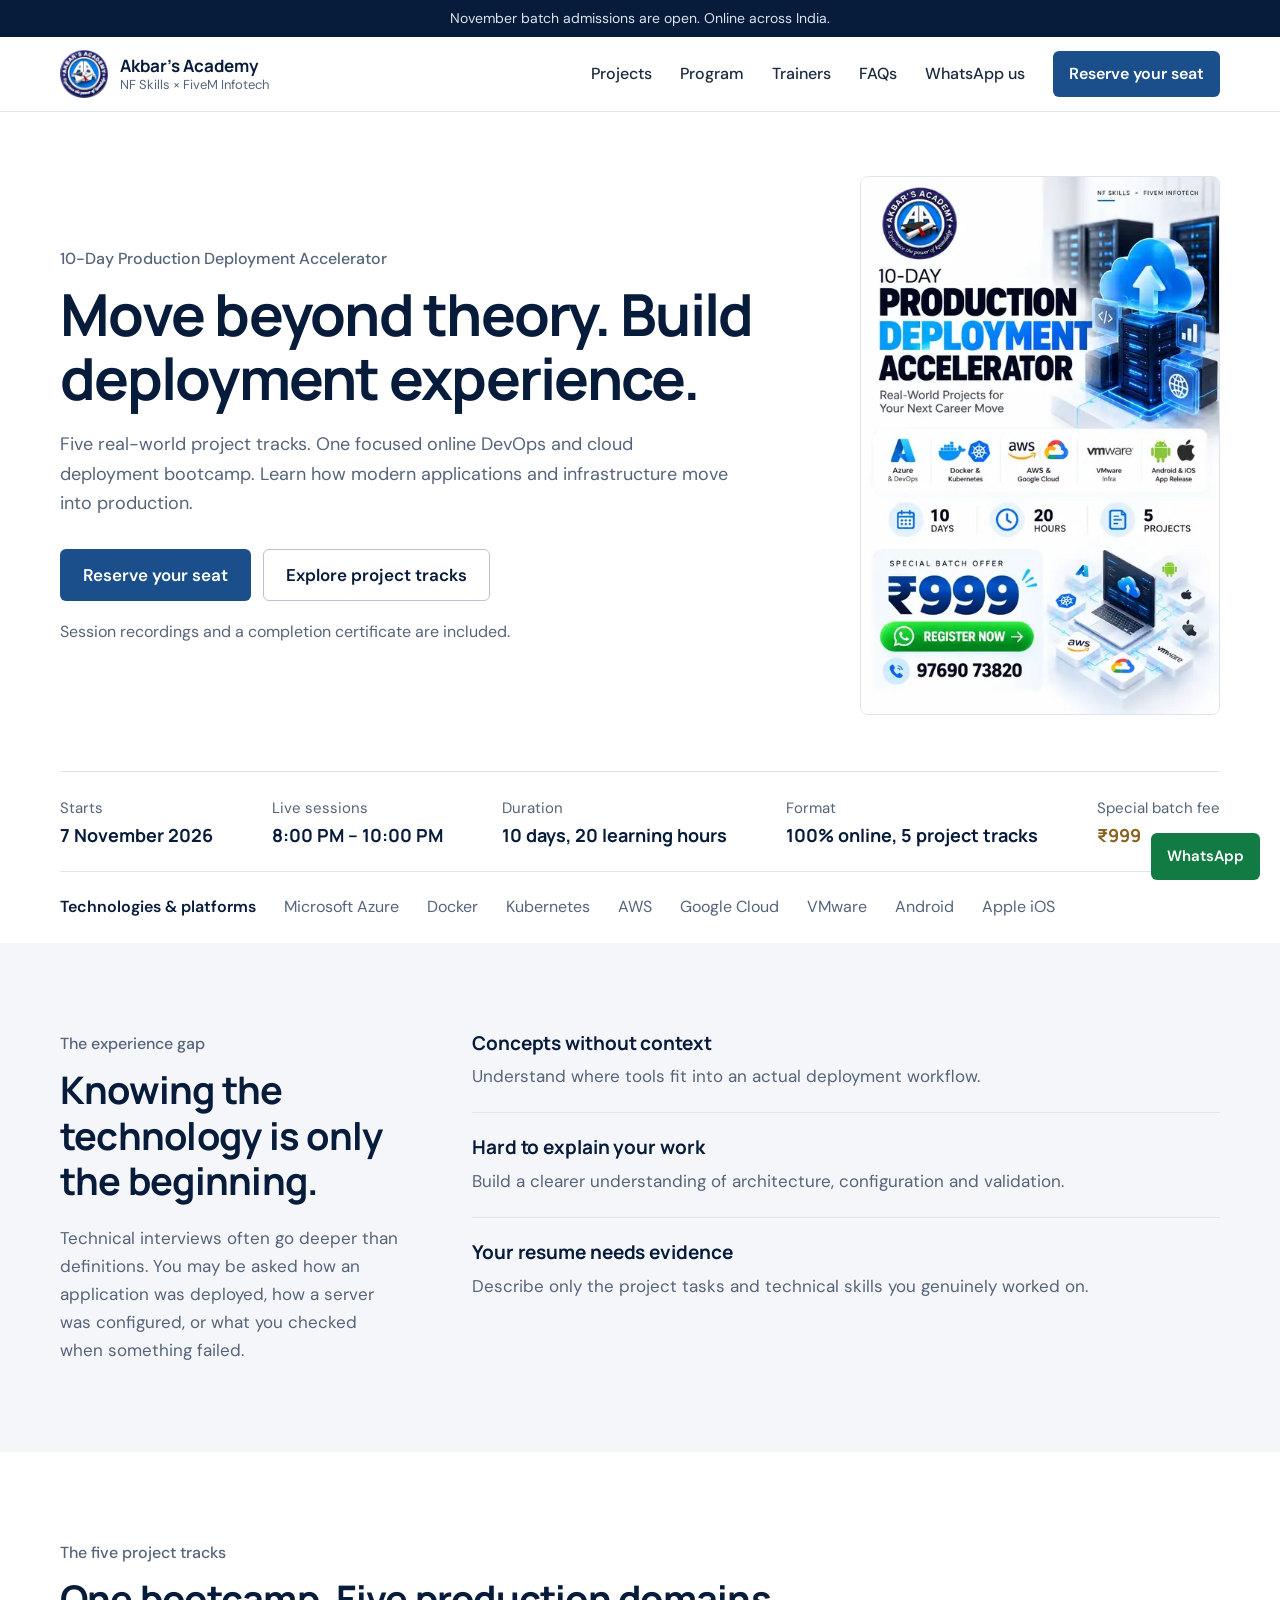
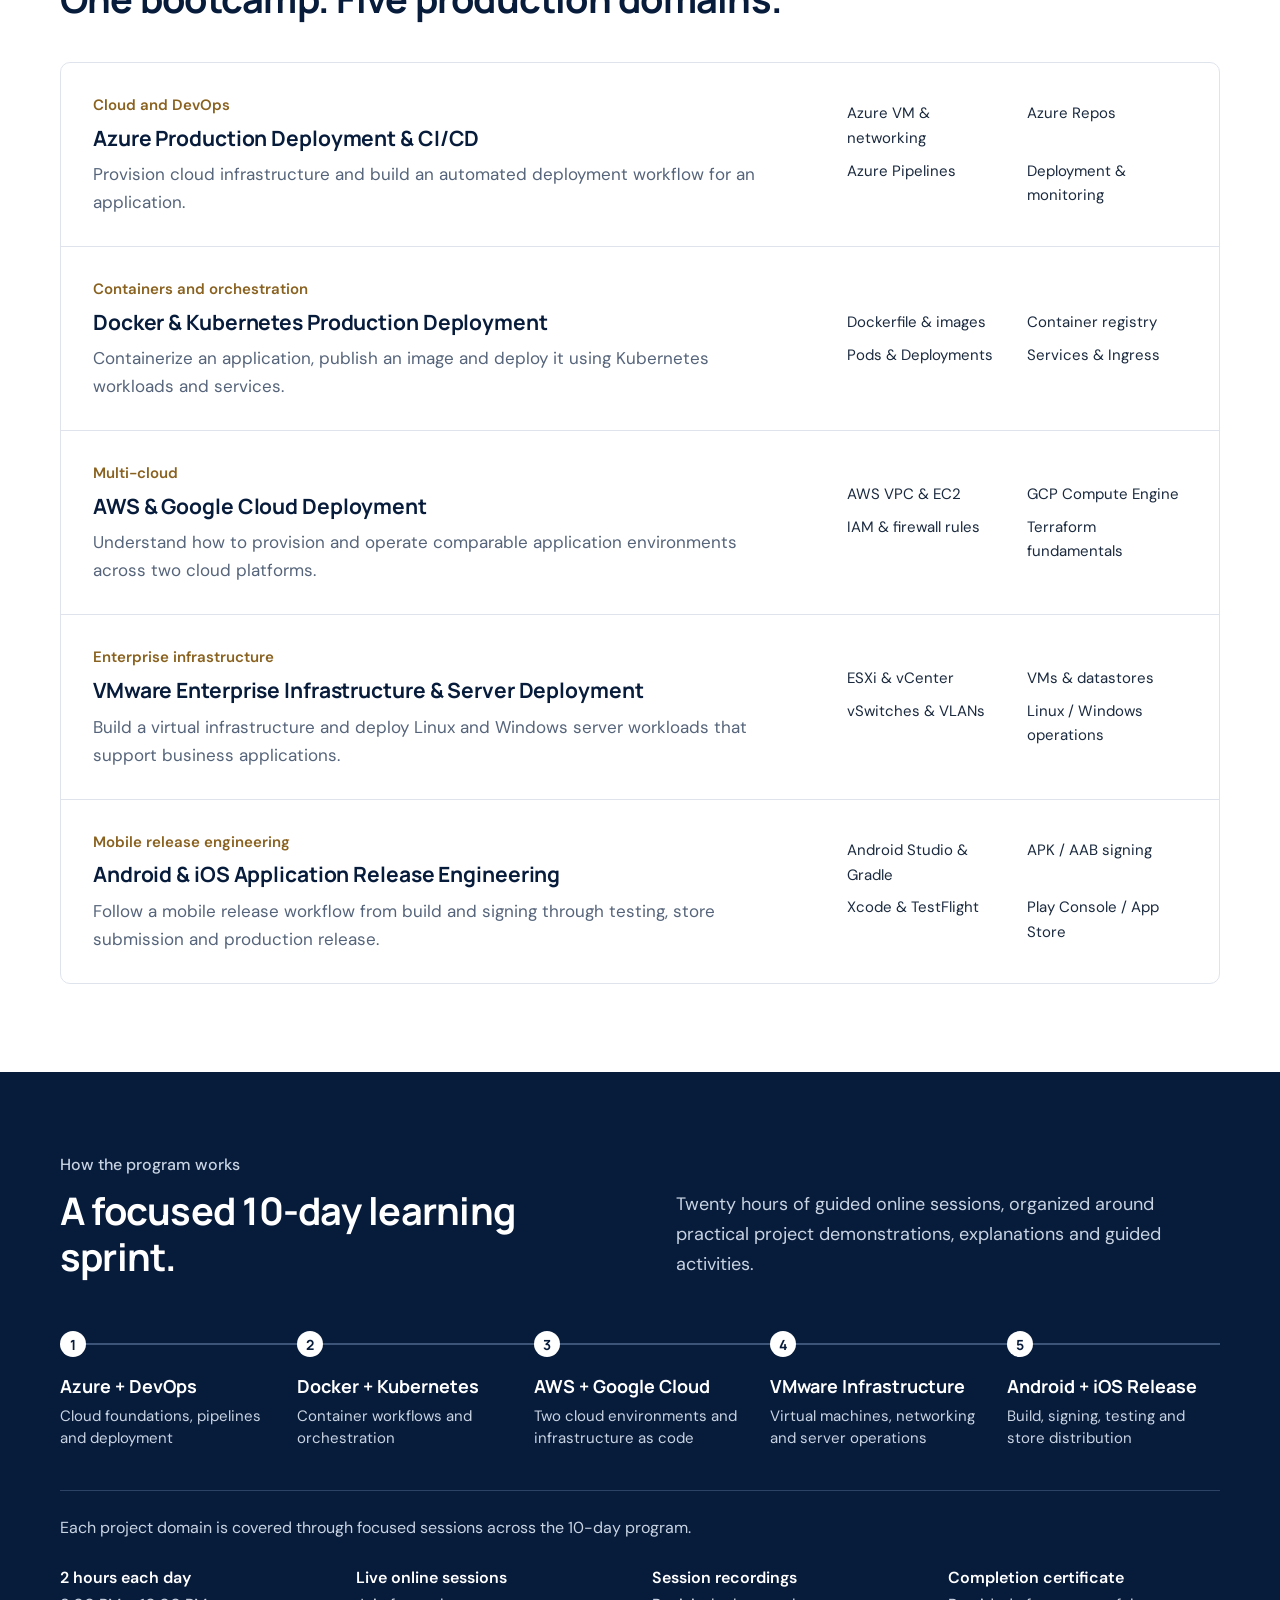
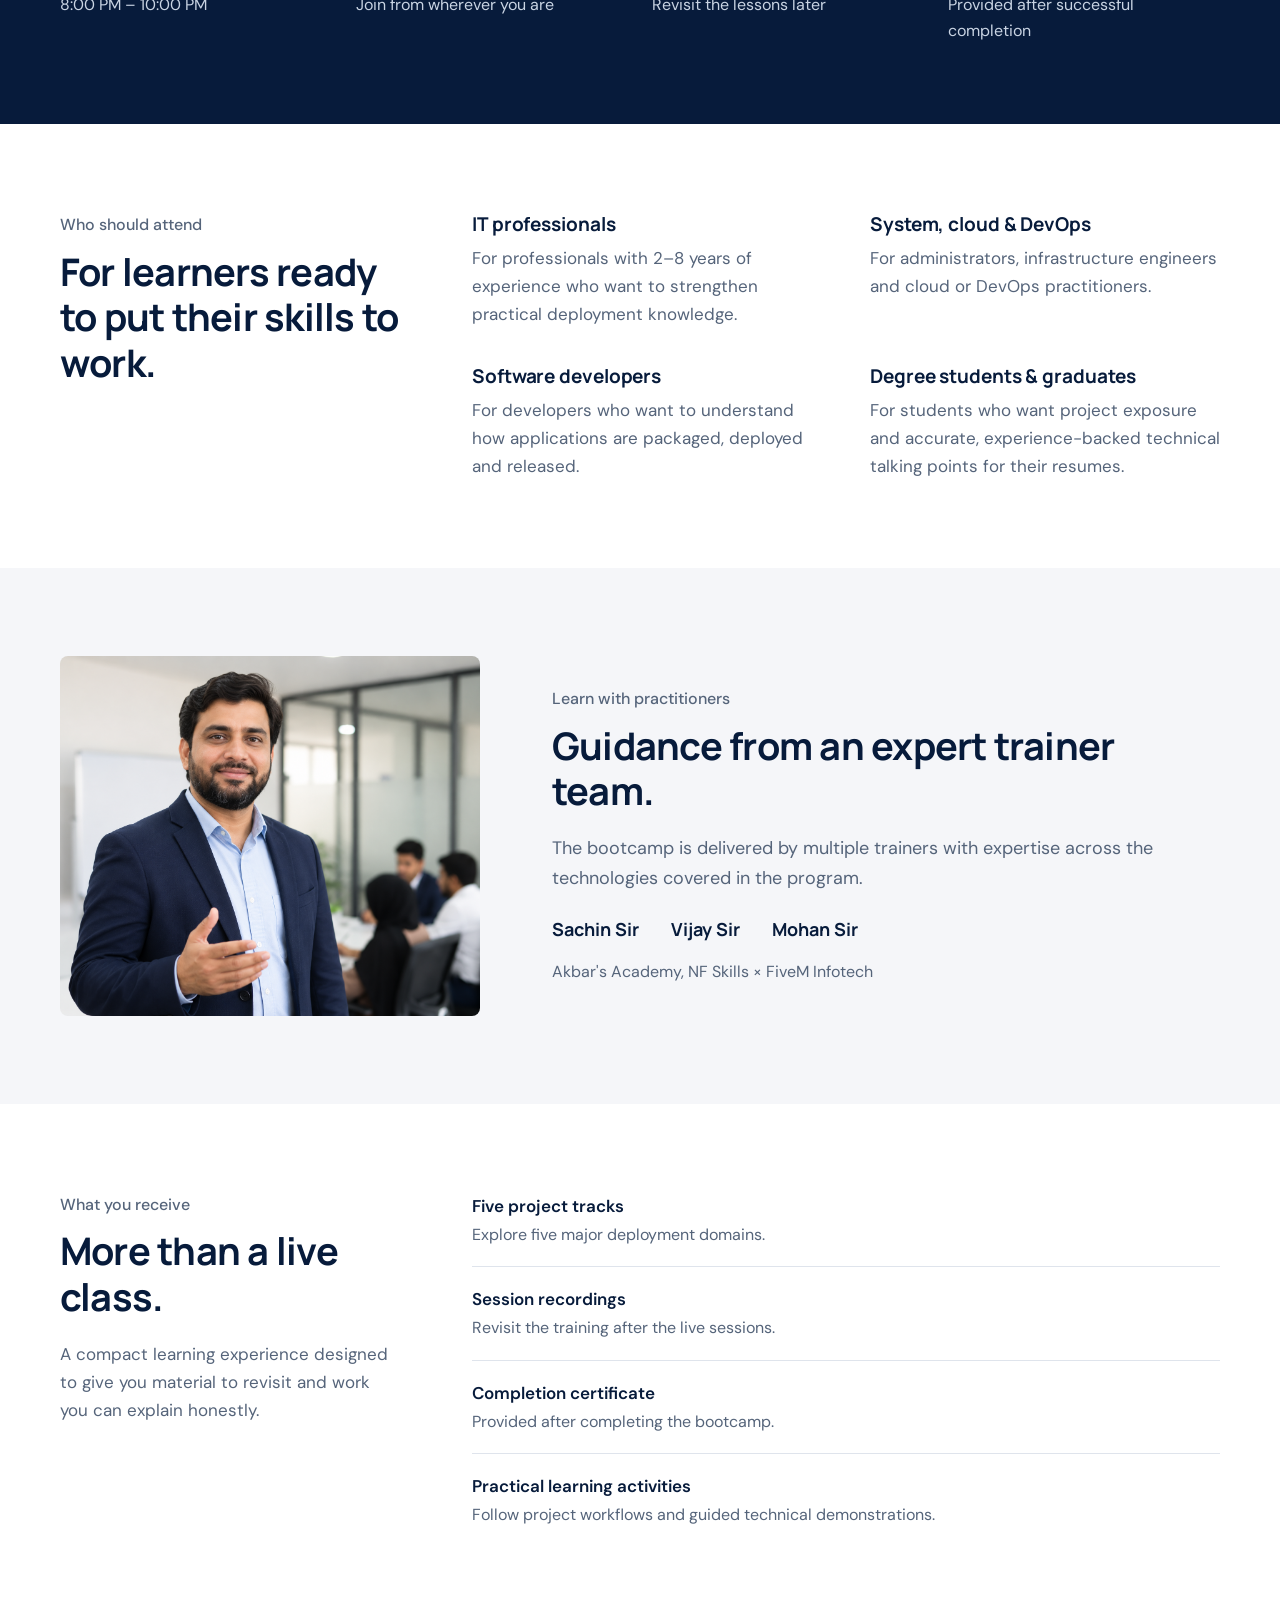
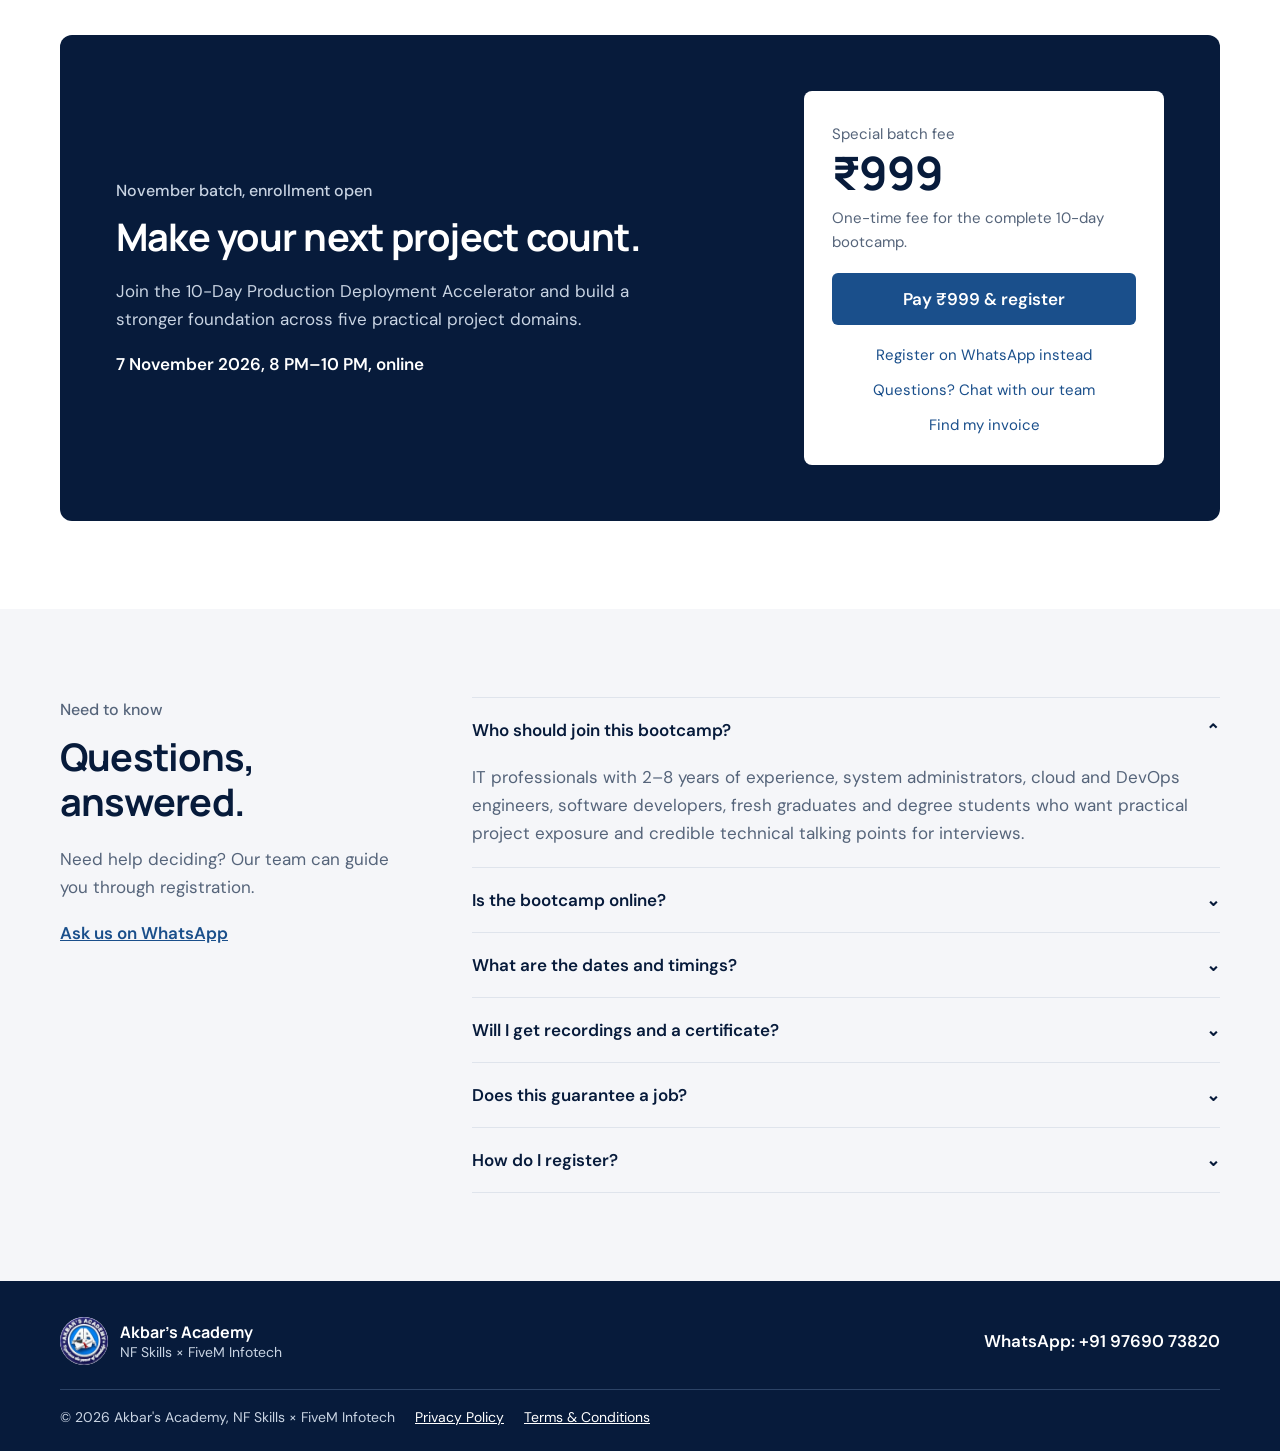
==== commit 61953661: "Update index.html" ====
--- a/public/index.html
+++ b/public/index.html
@@ -1356,12 +1356,12 @@
             </div>
         </section>
         <section class="content tint" id="trainers">
-            <div class="container trainers"><img class="trainer-photo" src="images/akbar-sir-900.webp" srcset="images/akbar-sir-480.webp 480w,images/akbar-sir-900.webp 900w" sizes="(max-width:1000px) 100vw,420px" width="1536" height="1147" loading="lazy" decoding="async" alt="Akbar Sir of Akbar's Academy">
+            <div class="container trainers"><img class="trainer-photo" src="images/trainer-photo.png" width="1369" height="1149" loading="lazy" decoding="async" alt="Trainer at Akbar's Academy">
                 <div>
                     <p class="label">Learn with practitioners</p>
                     <h2>Guidance from an expert trainer team.</h2>
                     <p class="lead">The bootcamp is delivered by multiple trainers with expertise across the technologies covered in the program.</p>
-                    <ul class="names"><li>Shakir Sir</li><li>Abdullah Sir</li><li>Sadiq Sir</li></ul>
+                    <ul class="names"><li>Sachin Sir</li><li>Vijay Sir</li><li>Mohan Sir</li></ul>
                     <p class="hero-note">Akbar's Academy, NF Skills × FiveM Infotech</p>
                 </div>
             </div>
@@ -1531,4 +1531,4 @@
     </script>
 </body>
 
-</html>+</html>
